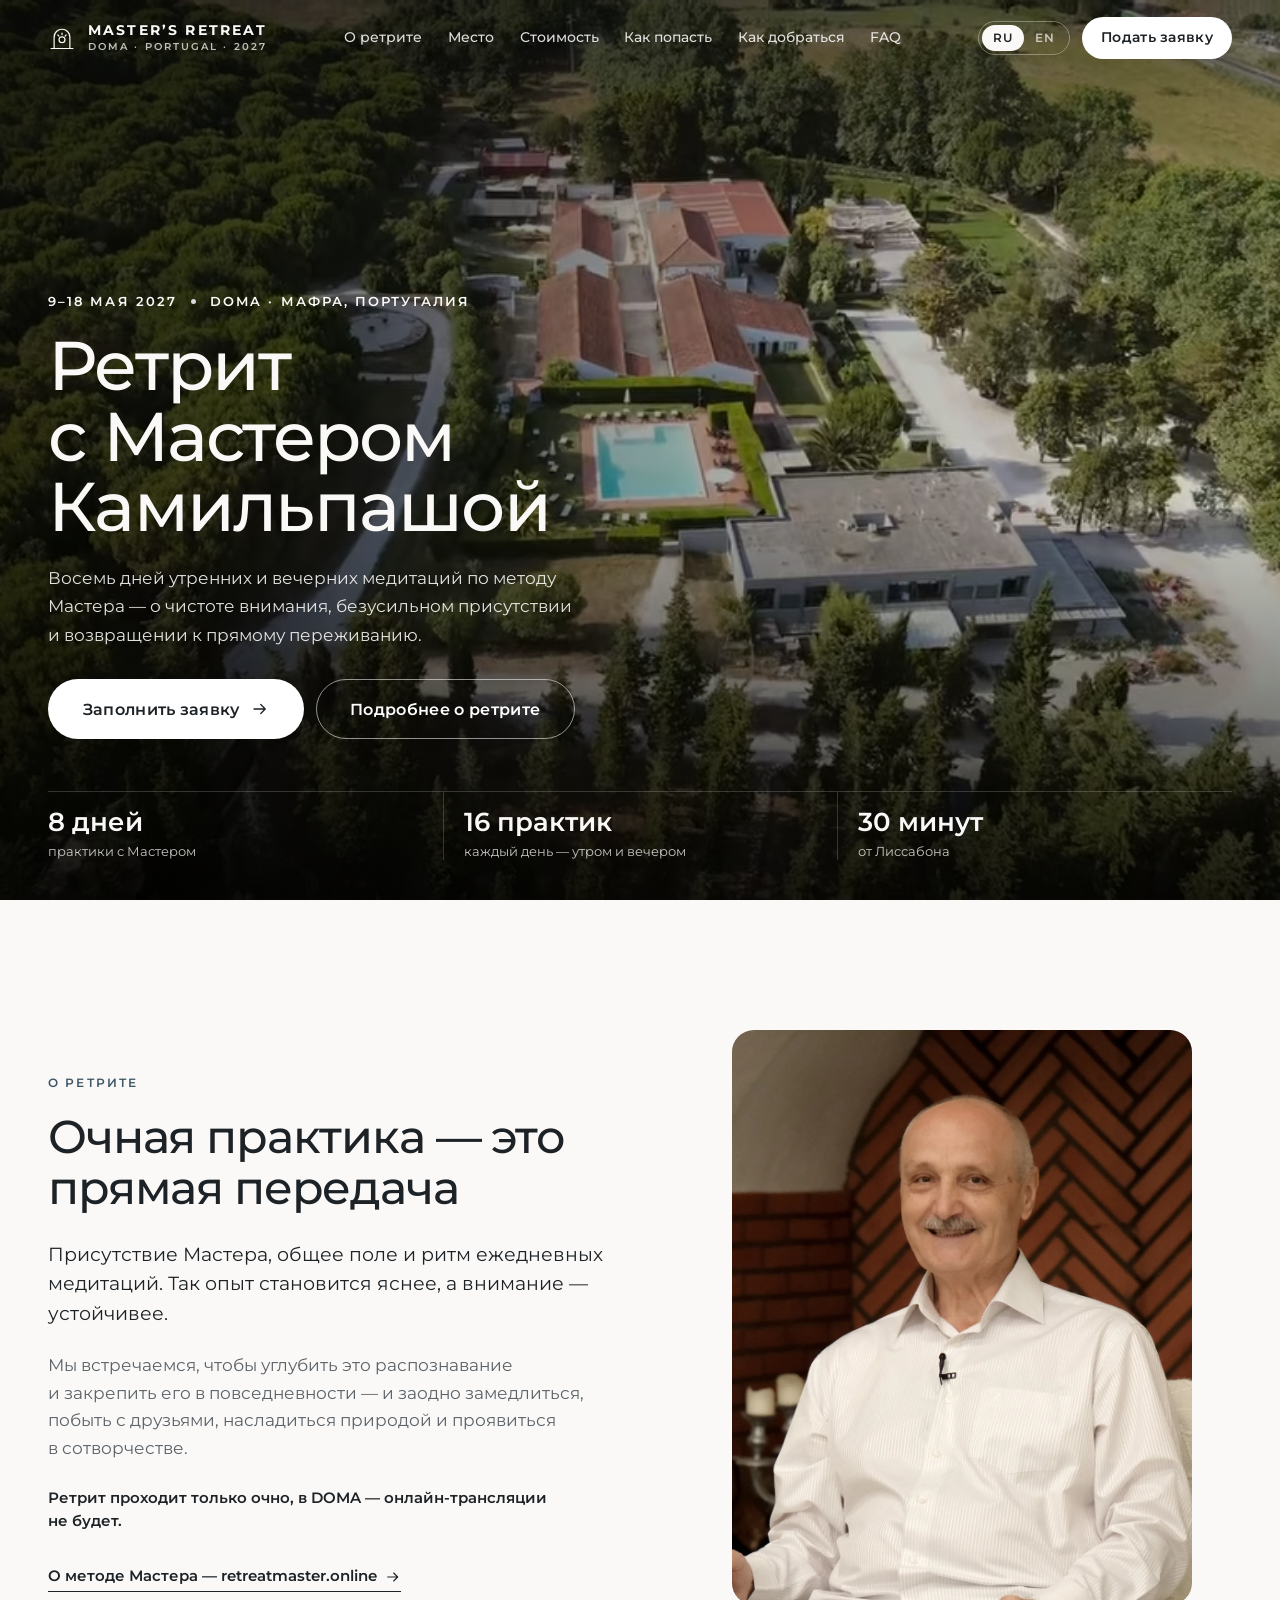
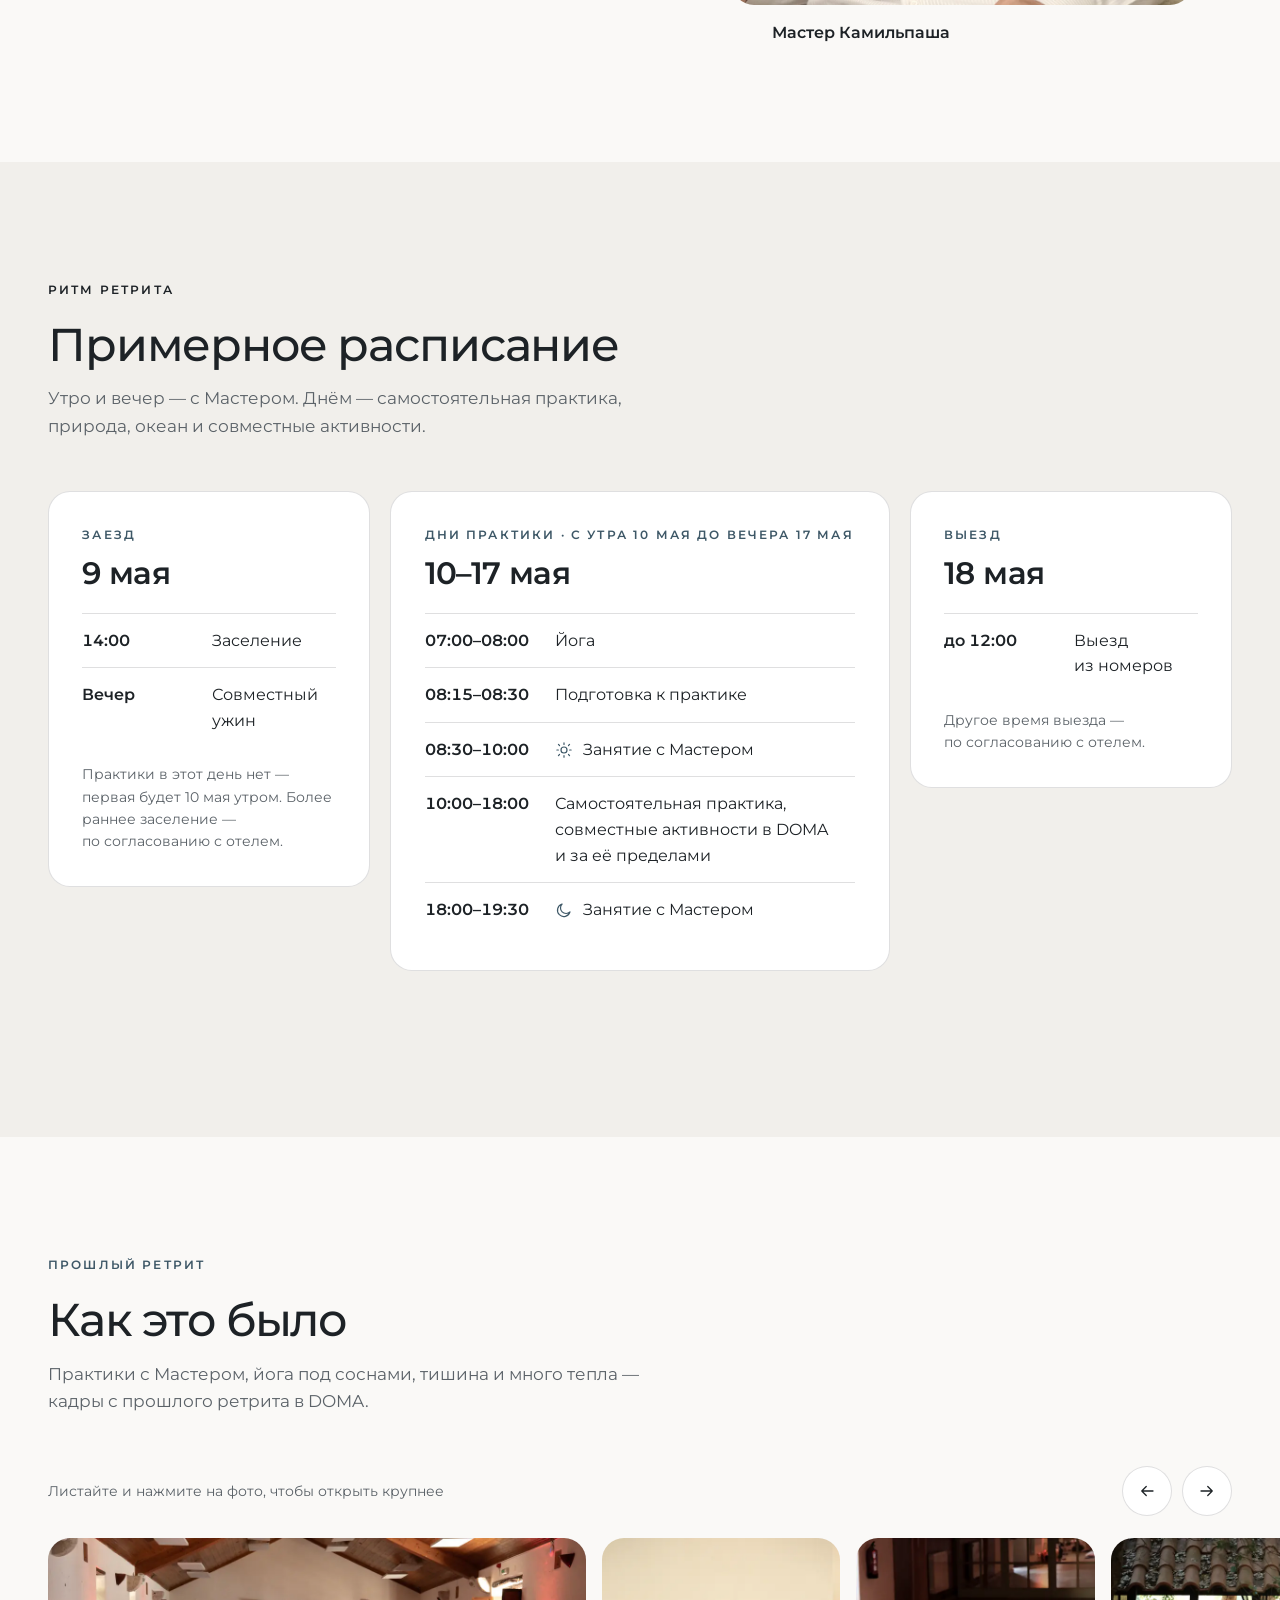
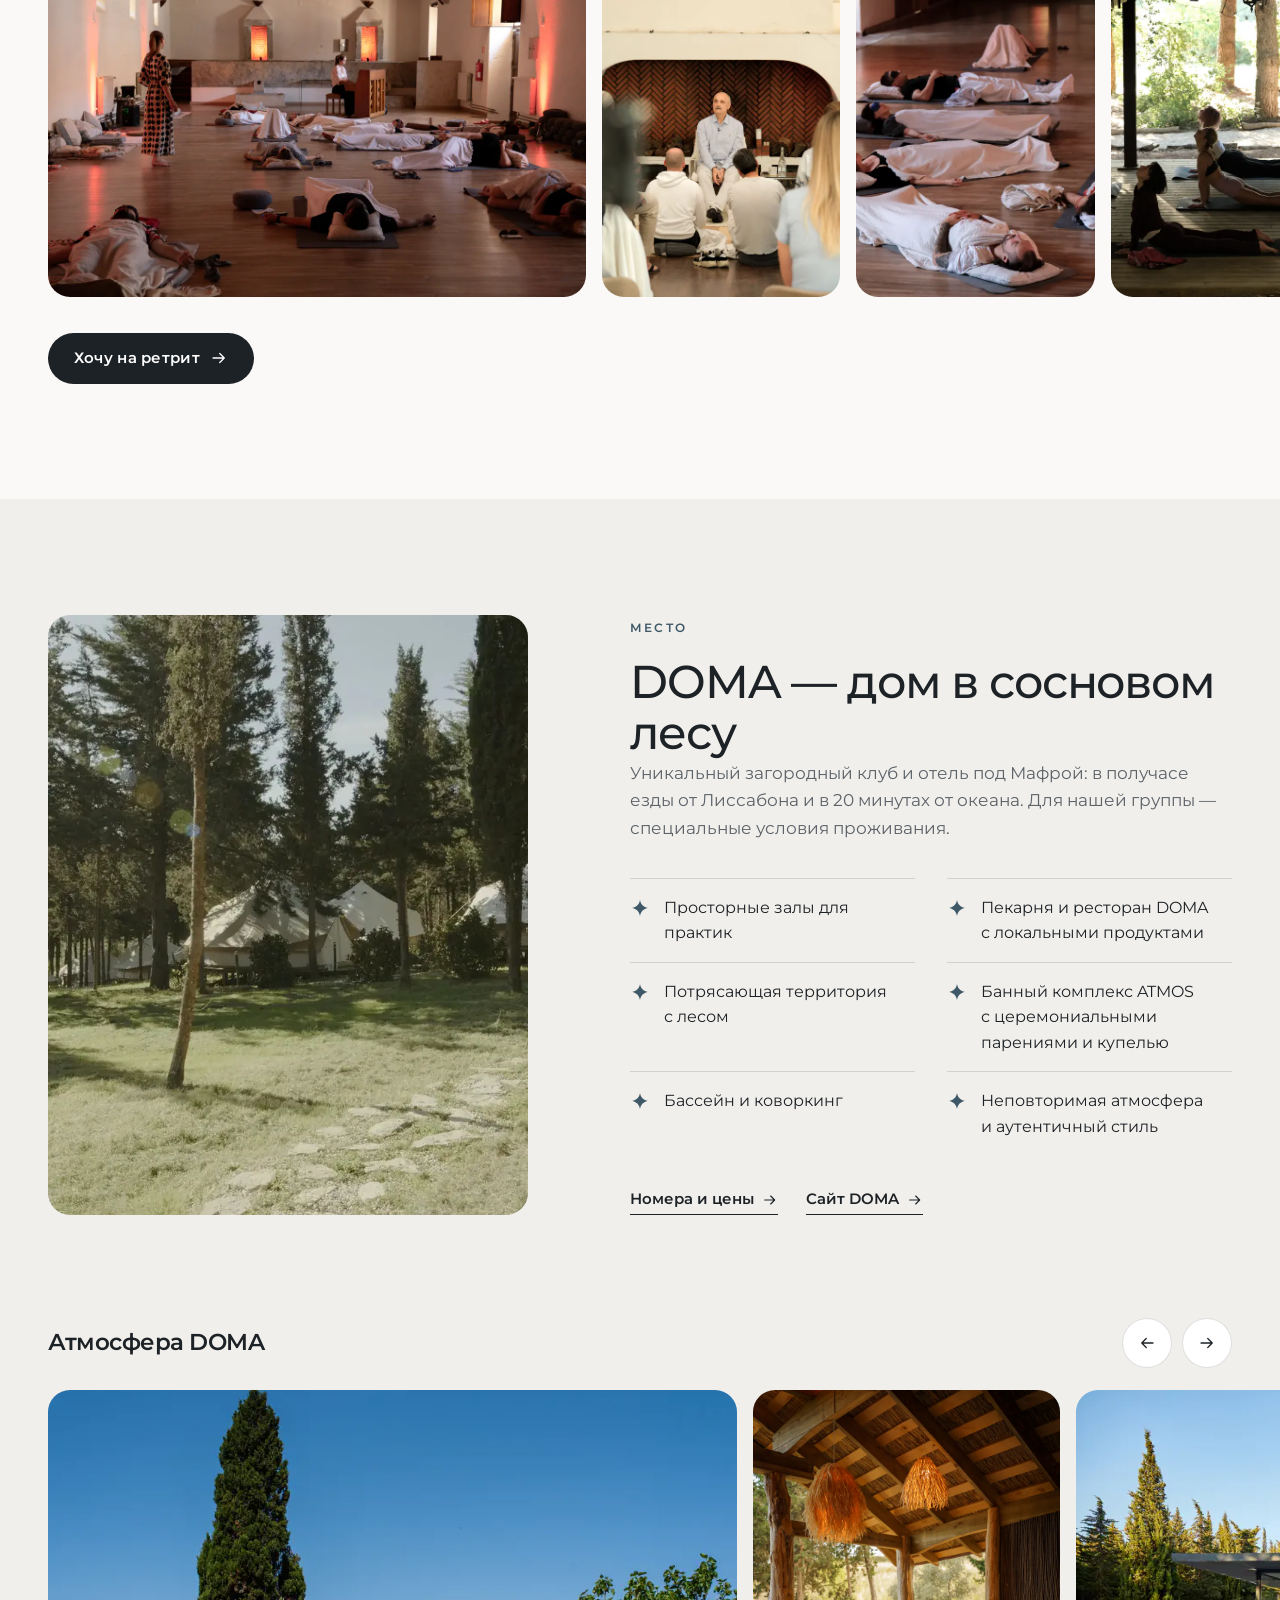
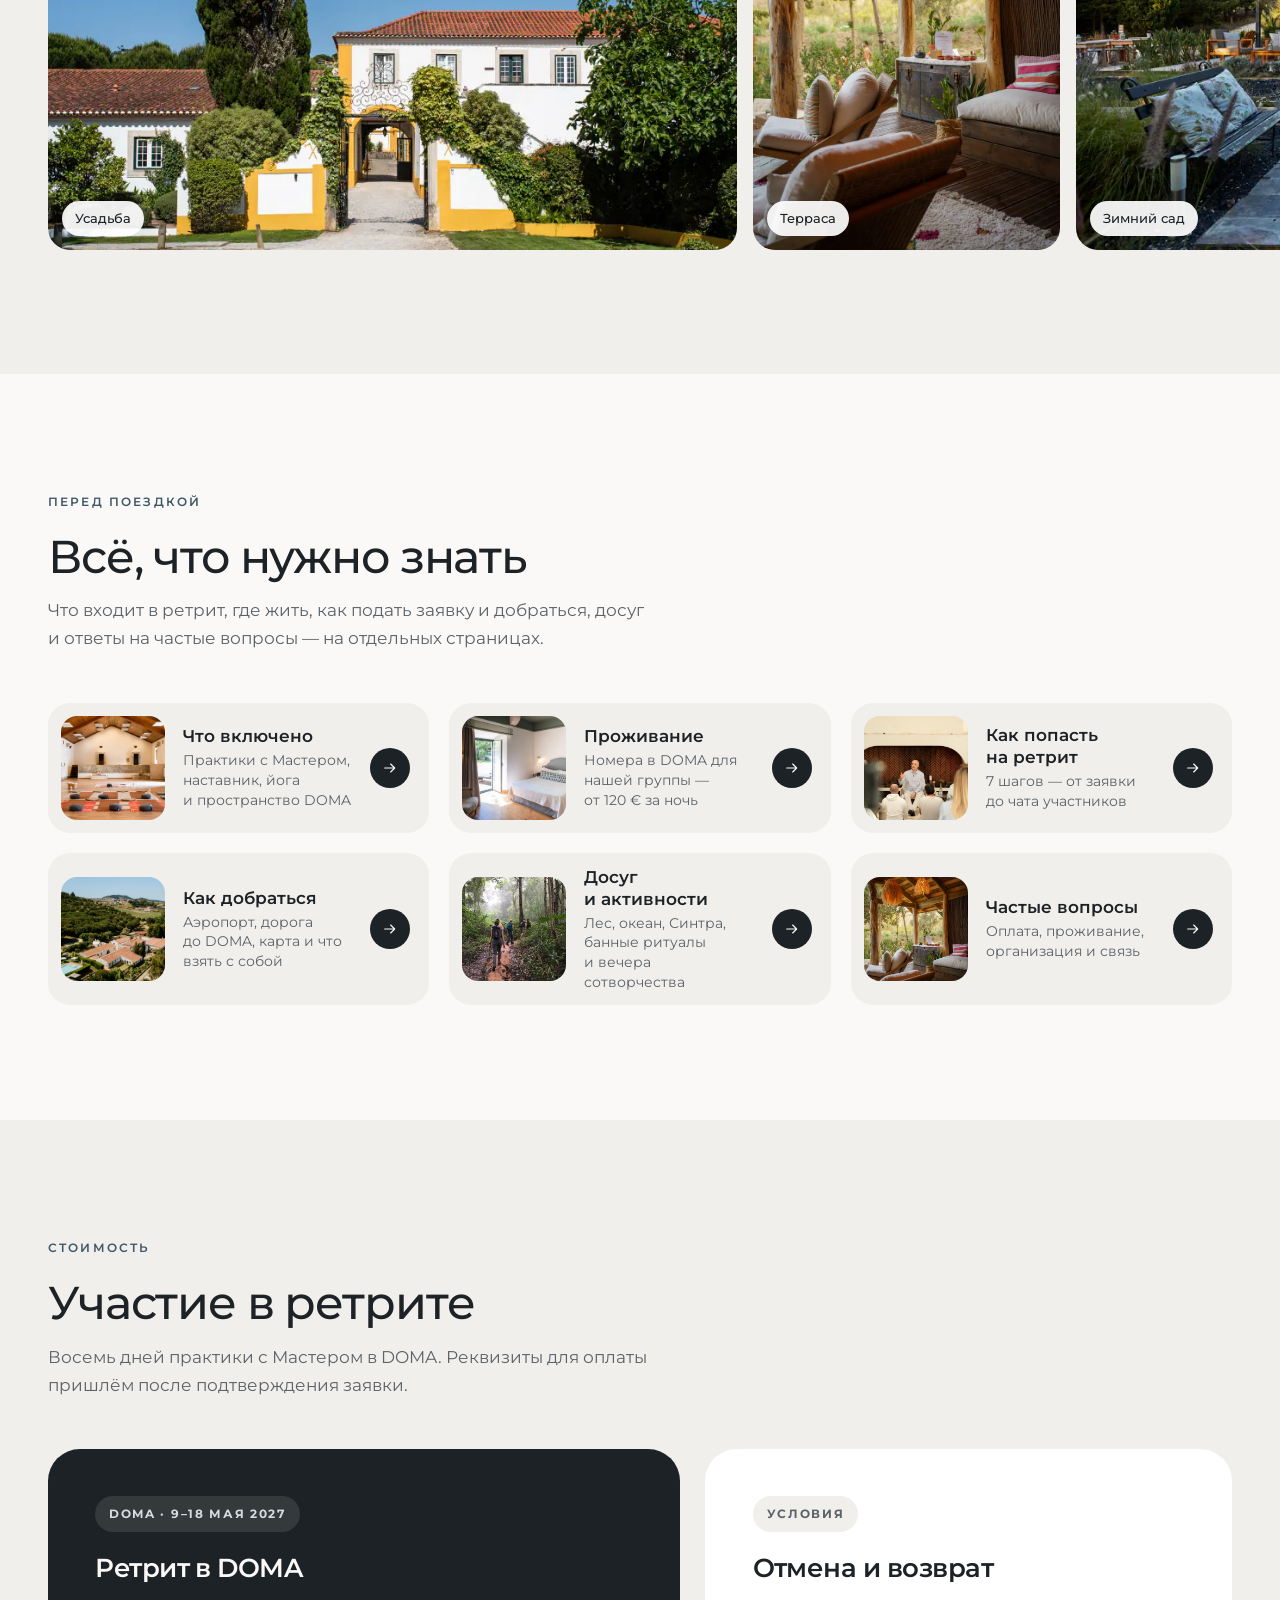
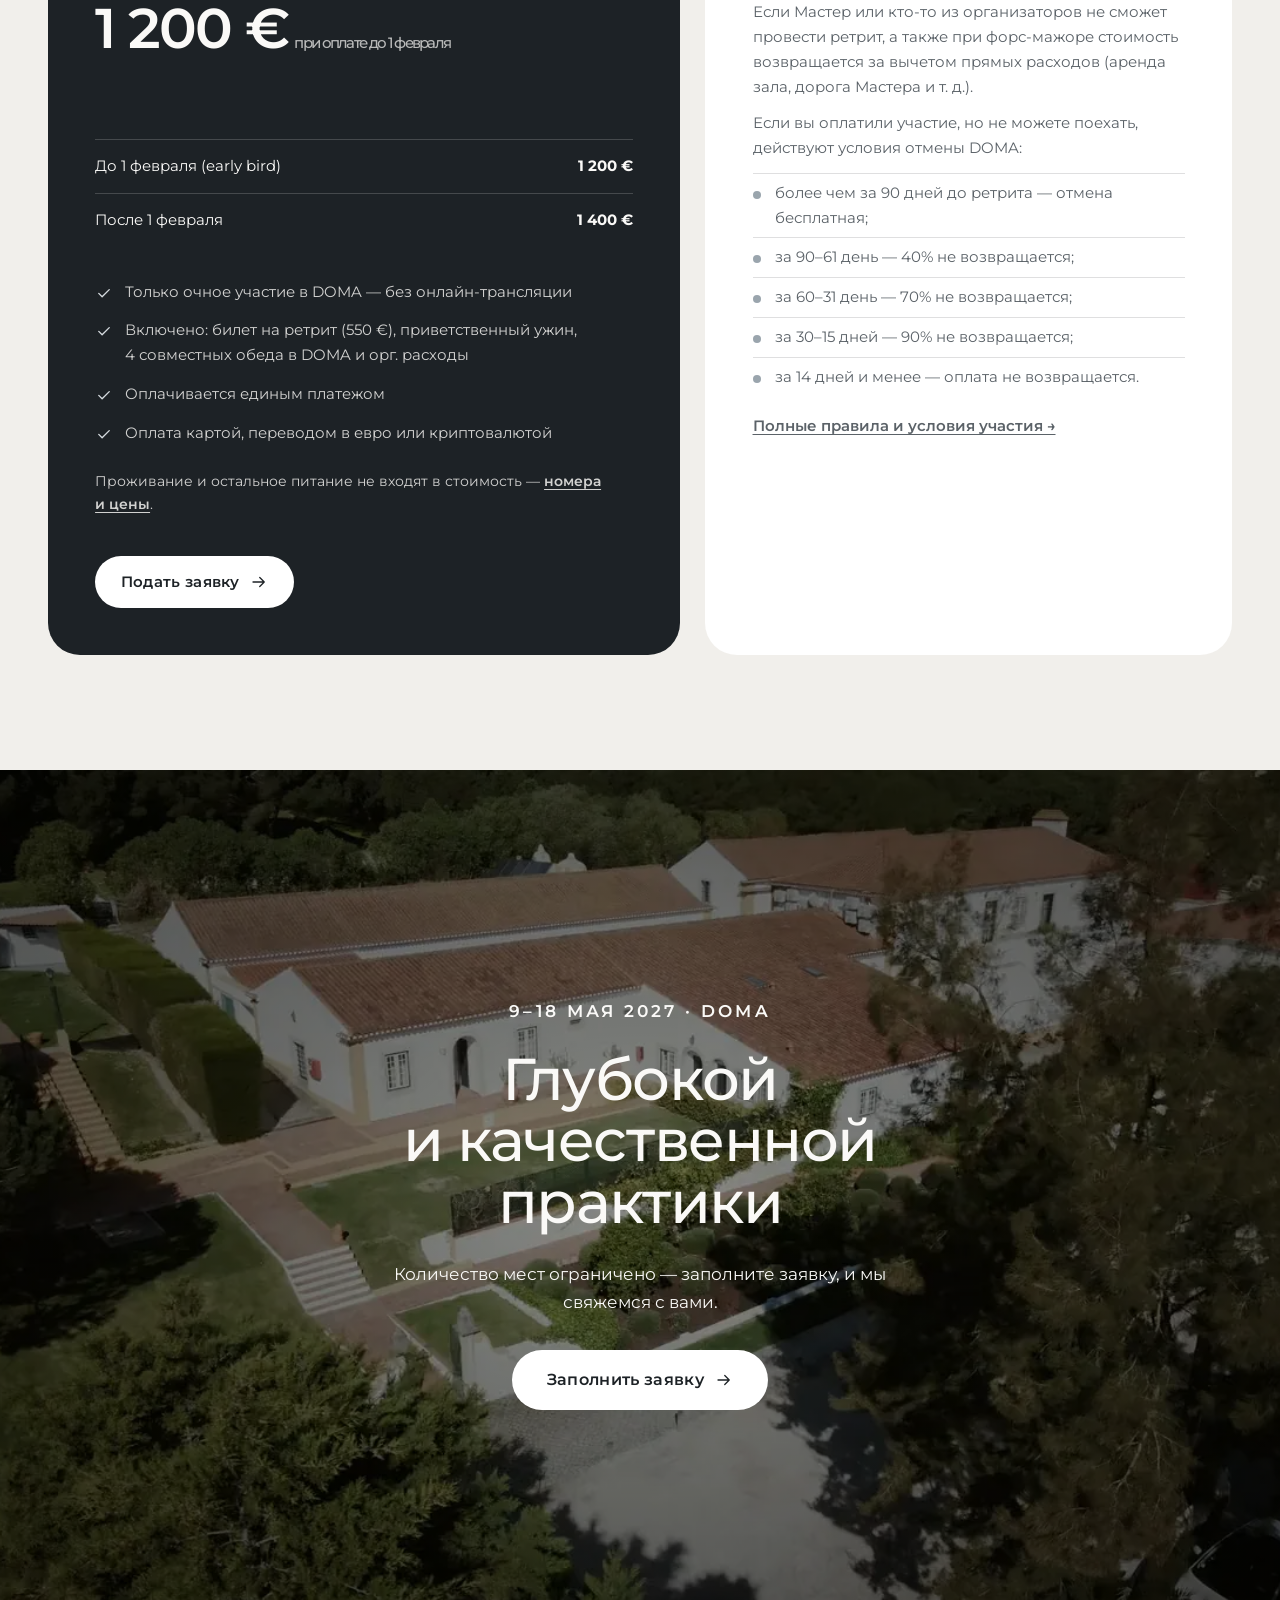
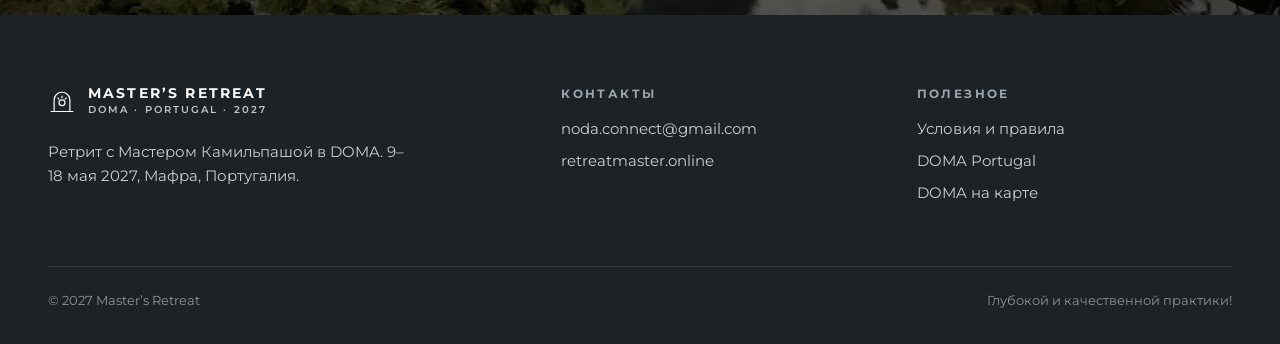
==== index.html @ bd06f221 "Pricing: single payment 1200/1400 €, includes ticket, welcome dinner, 4 lunches and org costs Co-Aut" ====
<!doctype html>
<html lang="ru" data-lang="ru">
<head>
  <meta charset="utf-8">
  <meta name="viewport" content="width=device-width, initial-scale=1, viewport-fit=cover">
  <title>Ретрит с Мастером Камильпашой в DOMA · 9–18 мая 2027 · Португалия</title>
  <meta name="description" content="Восемь дней утренних и вечерних медитаций с Мастером Камильпашой в DOMA — сосновый лес в 30 минутах от Лиссабона и в 20 минутах от океана. 9–18 мая 2027.">
  <meta name="theme-color" content="#1d2226">

  <meta property="og:type" content="website">
  <meta property="og:title" content="Ретрит с Мастером Камильпашой в DOMA · 9–18 мая 2027">
  <meta property="og:description" content="Восемь дней медитаций с Мастером в DOMA — под Лиссабоном, среди соснового леса, в 20 минутах от океана.">
  <meta property="og:image" content="https://timurumarov1984-afk.github.io/doma-retreat-2027/assets/img/og.jpg">
  <meta property="og:url" content="https://timurumarov1984-afk.github.io/doma-retreat-2027/">
  <meta name="twitter:card" content="summary_large_image">

  <link rel="icon" href="data:image/svg+xml,%3Csvg xmlns='http://www.w3.org/2000/svg' viewBox='0 0 32 32'%3E%3Crect width='32' height='32' rx='8' fill='%231d2226'/%3E%3Cpath d='M9 26V15a7 7 0 0 1 14 0v11' fill='none' stroke='%23f7f2ea' stroke-width='2'/%3E%3Ccircle cx='16' cy='17' r='3' fill='%23f7f2ea'/%3E%3C/svg%3E">

  <link rel="preconnect" href="https://fonts.googleapis.com">
  <link rel="preconnect" href="https://fonts.gstatic.com" crossorigin>
  <link href="https://fonts.googleapis.com/css2?family=Montserrat:ital,wght@0,300;0,400;0,500;0,600;0,700;1,300;1,400&display=swap" rel="stylesheet">

  <script type="application/ld+json">
  {
    "@context": "https://schema.org",
    "@type": "Event",
    "name": "Ретрит с Мастером Камильпашой в DOMA",
    "alternateName": "Retreat with Master Kamilpasha at DOMA",
    "description": "Восемь дней утренних и вечерних медитаций с Мастером Камильпашой в DOMA, Мафра, Португалия.",
    "startDate": "2027-05-09T14:00+01:00",
    "endDate": "2027-05-18T12:00+01:00",
    "eventStatus": "https://schema.org/EventScheduled",
    "eventAttendanceMode": "https://schema.org/OfflineEventAttendanceMode",
    "inLanguage": ["ru", "en"],
    "image": ["https://timurumarov1984-afk.github.io/doma-retreat-2027/assets/img/og.jpg"],
    "location": {
        "@type": "Place",
        "name": "DOMA Portugal",
        "address": {
          "@type": "PostalAddress",
          "streetAddress": "E.N. 8",
          "postalCode": "2665-006",
          "addressLocality": "Mafra",
          "addressCountry": "PT"
        },
        "geo": { "@type": "GeoCoordinates", "latitude": 38.987736, "longitude": -9.2760824 }
    },
    "offers": [
      { "@type": "Offer", "name": "Ретрит в DOMA", "price": "1200", "priceCurrency": "EUR", "availability": "https://schema.org/LimitedAvailability", "url": "https://docs.google.com/forms/d/e/1FAIpQLScufP0JZy3R-6JEgpHcbot98bKMqCGhywQrjM5NU0Y8SmFUuQ/viewform" }
    ],
    "performer": { "@type": "Person", "name": "Мастер Камильпаша" },
    "organizer": { "@type": "Organization", "name": "Master’s Retreat", "email": "noda.connect@gmail.com", "url": "https://www.retreatmaster.online" }
  }
  </script>

  <link rel="preload" as="image" href="assets/video/hero-poster.webp" media="(min-aspect-ratio: 4/5)" fetchpriority="high">
  <link rel="preload" as="image" href="assets/video/hero-poster-m.webp" media="(max-aspect-ratio: 4/5)" fetchpriority="high">
  <link rel="stylesheet" href="assets/css/styles.css">
  <link rel="stylesheet" href="assets/css/theme-portugal.css">

  <!-- Pick the language before first paint: ?lang=en → saved choice → Russian -->
  <script>
    (function () {
      var d = document.documentElement, l = null;
      d.classList.add('js');
      try { l = new URLSearchParams(location.search).get('lang') || localStorage.getItem('lang'); } catch (e) {}
      if (l === 'en' || l === 'ru') { d.setAttribute('data-lang', l); d.setAttribute('lang', l); }
    })();
  </script>
</head>

<body>
  <!-- ======================================================================
       Ссылки, которые встречаются много раз (менять через «Найти и заменить»):
       Анкета: apply.html (своя страница, ответы уходят в Google-форму — см. assets/js/apply.js)
       Правила:      terms.html
       Тексты: <span lang="ru">…</span> — русская версия, <span lang="en">…</span> — английская.
       ====================================================================== -->

  <svg class="icon-sprite" xmlns="http://www.w3.org/2000/svg" aria-hidden="true">
    <symbol id="i-logo" viewBox="0 0 32 32" fill="none" stroke="currentColor" stroke-width="1.4" stroke-linecap="round">
      <path d="M7 28V15a9 9 0 0 1 18 0v13"/><path d="M3.5 28h25"/><circle cx="16" cy="18" r="3.4"/><path d="M16 10.4v1.8M11.3 12.6l1.2 1.2M20.7 12.6l-1.2 1.2"/>
    </symbol>
    <symbol id="i-arrow" viewBox="0 0 24 24" fill="none" stroke="currentColor" stroke-width="1.7" stroke-linecap="round" stroke-linejoin="round">
      <path d="M4 12h15M13 6l6 6-6 6"/>
    </symbol>
    <symbol id="i-spark" viewBox="0 0 24 24" fill="currentColor">
      <path d="M12 2.5c.7 5 4.5 8.8 9.5 9.5-5 .7-8.8 4.5-9.5 9.5-.7-5-4.5-8.8-9.5-9.5 5-.7 8.8-4.5 9.5-9.5z"/>
    </symbol>
    <symbol id="i-check" viewBox="0 0 24 24" fill="none" stroke="currentColor" stroke-width="1.8" stroke-linecap="round" stroke-linejoin="round">
      <path d="M5 12.5l4.5 4.5L19 7.5"/>
    </symbol>
    <symbol id="i-sun" viewBox="0 0 24 24" fill="none" stroke="currentColor" stroke-width="1.6" stroke-linecap="round">
      <circle cx="12" cy="12" r="4"/><path d="M12 2.5v2M12 19.5v2M4.6 4.6 6 6M18 18l1.4 1.4M2.5 12h2M19.5 12h2M4.6 19.4 6 18M18 6l1.4-1.4"/>
    </symbol>
    <symbol id="i-moon" viewBox="0 0 24 24" fill="none" stroke="currentColor" stroke-width="1.6" stroke-linejoin="round">
      <path d="M20 14.5A8.5 8.5 0 1 1 9.5 4a6.6 6.6 0 0 0 10.5 10.5z"/>
    </symbol>
    <symbol id="i-plane" viewBox="0 0 24 24" fill="none" stroke="currentColor" stroke-width="1.6" stroke-linecap="round" stroke-linejoin="round">
      <path d="M17.8 19.2 16 11l3.5-3.5C21 6 21.5 4 21 3c-1-.5-3 0-4.5 1.5L13 8 4.8 6.2c-.5-.1-.9.1-1.1.5l-.3.5c-.2.5-.1 1 .3 1.3L9 12l-2 3H4l-1 1 3 2 2 3 1-1v-3l3-2 3.5 5.3c.3.4.8.5 1.3.3l.5-.2c.4-.3.6-.7.5-1.2z"/>
    </symbol>
    <symbol id="i-car" viewBox="0 0 24 24" fill="none" stroke="currentColor" stroke-width="1.6" stroke-linecap="round" stroke-linejoin="round">
      <path d="M19 17h2c.6 0 1-.4 1-1v-3c0-.9-.7-1.7-1.5-1.9C18.7 10.6 16 10 16 10s-1.3-1.4-2.2-2.3c-.5-.4-1.1-.7-1.8-.7H5c-.6 0-1.1.4-1.4.9l-1.4 2.9A3.7 3.7 0 0 0 2 12v4c0 .6.4 1 1 1h2"/><circle cx="7" cy="17" r="2"/><path d="M9 17h6"/><circle cx="17" cy="17" r="2"/>
    </symbol>
    <symbol id="i-pin" viewBox="0 0 24 24" fill="none" stroke="currentColor" stroke-width="1.6" stroke-linejoin="round">
      <path d="M12 21s-7-6.2-7-11.5a7 7 0 0 1 14 0C19 14.8 12 21 12 21z"/><circle cx="12" cy="9.5" r="2.5"/>
    </symbol>
    <symbol id="i-weather" viewBox="0 0 24 24" fill="none" stroke="currentColor" stroke-width="1.6" stroke-linecap="round" stroke-linejoin="round">
      <path d="M12 2v2M4.9 4.9l1.4 1.4M20 12h2M19.1 4.9l-1.4 1.4"/><path d="M15.9 13A4 4 0 0 0 8.1 11"/><path d="M13 22H7a5 5 0 1 1 4.9-6H13a3 3 0 0 1 0 6z"/>
    </symbol>
    <symbol id="i-bag" viewBox="0 0 24 24" fill="none" stroke="currentColor" stroke-width="1.6" stroke-linejoin="round">
      <rect x="3.5" y="7" width="17" height="13" rx="2.5"/><path d="M8.5 7V5.5A2.5 2.5 0 0 1 11 3h2a2.5 2.5 0 0 1 2.5 2.5V7"/>
    </symbol>
  </svg>

  <a class="skip-link" href="#main"><span lang="ru">К содержанию</span><span lang="en">Skip to content</span></a>

  <!-- ===================== HEADER ===================== -->
  <header class="header" id="top">
    <div class="container header__inner">
      <a class="brand" href="#top" aria-label="Master's Retreat · DOMA">
        <svg aria-hidden="true"><use href="#i-logo"/></svg>
        <span>
          <span class="brand__name">Master’s Retreat</span>
          <span class="brand__sub">DOMA · Portugal · 2027</span>
        </span>
      </a>

      <nav class="nav" aria-label="Main">
        <a href="#about"><span lang="ru">О ретрите</span><span lang="en">About</span></a>
        <a href="#place"><span lang="ru">Место</span><span lang="en">Venue</span></a>
        <a href="#pricing"><span lang="ru">Стоимость</span><span lang="en">Pricing</span></a>
        <a href="join.html"><span lang="ru">Как попасть</span><span lang="en">How to join</span></a>
        <a href="travel.html"><span lang="ru">Как добраться</span><span lang="en">Getting there</span></a>
        <a href="faq.html">FAQ</a>
      </nav>

      <div class="header__actions">
        <div class="lang" role="group" aria-label="Language">
          <button type="button" data-set-lang="ru" aria-pressed="true">RU</button>
          <button type="button" data-set-lang="en" aria-pressed="false">EN</button>
        </div>
        <a class="btn btn--apply" href="apply.html">
          <span lang="ru">Подать заявку</span><span lang="en">Apply</span>
        </a>
        <button class="burger" type="button" aria-label="Menu" aria-controls="menu" aria-expanded="false"><span></span></button>
      </div>
    </div>
  </header>

  <!-- Mobile menu -->
  <div class="menu" id="menu" aria-hidden="true">
    <div class="menu__top">
      <span class="brand">
        <svg aria-hidden="true"><use href="#i-logo"/></svg>
        <span><span class="brand__name">Master’s Retreat</span><span class="brand__sub">DOMA · Portugal · 2027</span></span>
      </span>
      <button class="menu__close" type="button" aria-label="Close">×</button>
    </div>
    <nav aria-label="Mobile">
      <a href="#about"><span lang="ru">О ретрите</span><span lang="en">About</span></a>
      <a href="included.html"><span lang="ru">Что включено</span><span lang="en">What’s included</span></a>
      <a href="#schedule"><span lang="ru">Расписание</span><span lang="en">Schedule</span></a>
      <a href="#place"><span lang="ru">Место</span><span lang="en">Venue</span></a>
      <a href="stay.html"><span lang="ru">Проживание</span><span lang="en">Accommodation</span></a>
      <a href="#pricing"><span lang="ru">Стоимость</span><span lang="en">Pricing</span></a>
      <a href="join.html"><span lang="ru">Как попасть на&nbsp;ретрит</span><span lang="en">How to join</span></a>
      <a href="travel.html"><span lang="ru">Как добраться</span><span lang="en">Getting there</span></a>
      <a href="activities.html"><span lang="ru">Досуг и&nbsp;активности</span><span lang="en">Leisure &amp; activities</span></a>
      <a href="faq.html"><span lang="ru">Частые вопросы</span><span lang="en">FAQ</span></a>
    </nav>
    <div class="lang" role="group" aria-label="Language">
      <button type="button" data-set-lang="ru" aria-pressed="true">RU</button>
      <button type="button" data-set-lang="en" aria-pressed="false">EN</button>
    </div>
    <a class="btn btn--lg btn--light" href="apply.html">
      <span lang="ru">Заполнить заявку</span><span lang="en">Fill in the application</span>
      <svg aria-hidden="true"><use href="#i-arrow"/></svg>
    </a>
  </div>

  <main id="main">

    <!-- ===================== HERO ===================== -->
    <section class="hero" aria-label="Retreat">
      <!-- ВИДЕОРЯД первого экрана: 1) общий план с дрона, 2–4) видео с ретрита. Файлы — assets/video/hero.mp4 (компьютер) и hero-mobile.mp4 (телефон) -->
      <div class="hero__media" style="--lqip-d:url([data-uri]);--lqip-m:url([data-uri])">
        <picture class="hero__poster">
          <source media="(max-aspect-ratio: 4/5)" srcset="assets/video/hero-poster-m.webp">
          <img src="assets/video/hero-poster.webp" width="1280" height="720" alt="" fetchpriority="high">
        </picture>
        <video autoplay muted loop playsinline preload="auto" data-autoplay>
          <source src="assets/video/hero-mobile.mp4" type="video/mp4" media="(max-aspect-ratio: 4/5)">
          <source src="assets/video/hero.mp4" type="video/mp4">
        </video>
      </div>

      <div class="container hero__content">
        <div class="hero__headline">
          <div class="hero__top reveal">
            <p class="hero__eyebrow">
              <span lang="ru">9–18 мая 2027</span><span lang="en">9–18 May 2027</span>
              <span class="dot" aria-hidden="true"></span>
              <span lang="ru">DOMA · Мафра, Португалия</span><span lang="en">DOMA · Mafra, Portugal</span>
            </p>
          </div>

          <h1 class="reveal" data-delay="1">
            <span lang="ru">Ретрит с&nbsp;Мастером <em>Камильпашой</em></span>
            <span lang="en">Retreat with Master <em>Kamilpasha</em></span>
          </h1>

          <p class="hero__lead reveal" data-delay="2">
            <span lang="ru">Восемь дней утренних и&nbsp;вечерних медитаций по&nbsp;методу Мастера — о&nbsp;чистоте внимания, безусильном присутствии и&nbsp;возвращении к&nbsp;прямому переживанию.</span>
            <span lang="en">Eight days of morning and evening meditation in the Master’s method — on clarity of attention, effortless presence and a return to direct experience.</span>
          </p>
        </div>

        <div class="hero__bottom">
          <div class="hero__actions reveal" data-delay="3">
            <a class="btn btn--lg btn--light" href="apply.html">
              <span lang="ru">Заполнить заявку</span><span lang="en">Fill in the application</span>
              <svg aria-hidden="true"><use href="#i-arrow"/></svg>
            </a>
            <a class="btn btn--lg btn--ghost" href="#about">
              <span lang="ru">Подробнее о ретрите</span><span lang="en">Learn more</span>
            </a>
          </div>


          <div class="hero__facts reveal" data-delay="4">
            <div class="fact">
              <b><span lang="ru">8 дней</span><span lang="en">8 days</span></b>
              <span lang="ru">практики с Мастером</span><span lang="en">of practice with the Master</span>
            </div>
            <div class="fact">
              <b><span lang="ru">16 практик</span><span lang="en">16 sessions</span></b>
              <span lang="ru">каждый день — утром и вечером</span><span lang="en">every day, morning and evening</span>
            </div>
            <div class="fact">
              <b><span lang="ru">30 минут</span><span lang="en">30 min</span></b>
              <span lang="ru">от Лиссабона</span><span lang="en">from Lisbon</span>
            </div>
          </div>
        </div>
      </div>
    </section>

    <!-- ===================== ABOUT ===================== -->
    <section class="section about" id="about">
      <div class="container about__grid">
        <div class="about__text">
          <p class="kicker reveal"><span lang="ru">О ретрите</span><span lang="en">About the retreat</span></p>
          <h2 class="h2 reveal" data-delay="1">
            <span lang="ru">Очная практика — это <em>прямая передача</em></span>
            <span lang="en">In-person practice is <em>direct transmission</em></span>
          </h2>

          <p class="about__quote reveal" data-delay="2">
            <span lang="ru">Присутствие Мастера, общее поле и&nbsp;ритм ежедневных медитаций. Так опыт становится яснее, а&nbsp;внимание — устойчивее.</span>
            <span lang="en">The Master’s presence, the shared field and the rhythm of daily meditation. This is how experience becomes clearer and attention steadier.</span>
          </p>

          <p class="lead reveal" data-delay="2">
            <span lang="ru">Мы встречаемся, чтобы углубить это распознавание и&nbsp;закрепить его в&nbsp;повседневности — и&nbsp;заодно замедлиться, побыть с&nbsp;друзьями, насладиться природой и&nbsp;проявиться в&nbsp;сотворчестве.</span>
            <span lang="en">We gather to deepen this recognition and anchor it in everyday life — and, along the way, to slow down, be with friends, enjoy nature and express ourselves through co-creation.</span>
          </p>

          <p class="live-note reveal" data-delay="3">
            <span lang="ru">Ретрит проходит только очно, в&nbsp;DOMA — <span class="nw">онлайн-трансляции</span> не&nbsp;будет.</span>
            <span lang="en">The retreat is held in person only, at DOMA — there will be no online broadcast.</span>
          </p>

          <p class="about__link reveal" data-delay="3">
            <a class="link-arrow" href="https://www.retreatmaster.online" target="_blank" rel="noopener">
              <span lang="ru">О методе Мастера — retreatmaster.online</span><span lang="en">About the Master’s method — retreatmaster.online</span>
              <svg aria-hidden="true"><use href="#i-arrow"/></svg>
            </a>
          </p>
        </div>

        <div class="about__media reveal" data-delay="1">
          <figure class="about__main arch">
            <img src="assets/img/master-portrait.webp" srcset="assets/img/master-portrait-1000.webp 1000w, assets/img/master-portrait.webp 1500w" sizes="(max-width: 600px) 92vw, 460px" width="1500" height="2000" loading="lazy" alt="Мастер Камильпаша на ретрите в DOMA" data-alt-en="Master Kamilpasha at the retreat in DOMA">
          </figure>
          <p class="about__caption">
            <b><span lang="ru">Мастер Камильпаша</span><span lang="en">Master Kamilpasha</span></b>
          </p>
        </div>
      </div>
    </section>

    <!-- ===================== SCHEDULE ===================== -->
    <section class="section schedule" id="schedule">
      <div class="container">
        <div class="section-head">
          <div>
            <p class="kicker reveal"><span lang="ru">Ритм ретрита</span><span lang="en">The rhythm</span></p>
            <h2 class="h2 reveal" data-delay="1">
              <span lang="ru">Примерное <em>расписание</em></span>
              <span lang="en">Sample <em>schedule</em></span>
            </h2>
          </div>
          <p class="lead reveal" data-delay="2">
            <span lang="ru">Утро и&nbsp;вечер — с&nbsp;Мастером. Днём — самостоятельная практика, природа, океан и&nbsp;совместные активности.</span>
            <span lang="en">Mornings and evenings with the Master. Daytime for personal practice, nature, the ocean and shared activities.</span>
          </p>
        </div>

        <div class="days">
          <article class="day reveal">
            <p class="day__label"><span lang="ru">Заезд</span><span lang="en">Arrival</span></p>
            <h3 class="day__date"><span lang="ru">9 мая</span><span lang="en">9 May</span></h3>
            <ul class="timeline">
              <li><time>14:00</time><span><span lang="ru">Заселение</span><span lang="en">Check-in</span></span></li>
              <li><time><span lang="ru">Вечер</span><span lang="en">Evening</span></time><span><span lang="ru">Совместный ужин</span><span lang="en">Welcome dinner</span></span></li>
            </ul>
            <p class="day__note"><span lang="ru">Практики в&nbsp;этот день нет — первая будет 10&nbsp;мая утром. Более раннее заселение — по&nbsp;согласованию с&nbsp;отелем.</span><span lang="en">No session on this day — the first one is on the morning of 10&nbsp;May. Earlier check-in on request with the hotel.</span></p>
          </article>

          <article class="day day--main reveal" data-delay="1">
            <p class="day__label"><span lang="ru">Дни практики · с&nbsp;утра 10&nbsp;мая до&nbsp;вечера 17&nbsp;мая</span><span lang="en">Practice days · from the morning of 10&nbsp;May to the evening of 17&nbsp;May</span></p>
            <h3 class="day__date"><span lang="ru">10–17 мая</span><span lang="en">10–17 May</span></h3>
            <ul class="timeline">
              <li><time>07:00–08:00</time><span><span lang="ru">Йога</span><span lang="en">Yoga</span></span></li>
              <li><time>08:15–08:30</time><span><span lang="ru">Подготовка к&nbsp;практике</span><span lang="en">Preparing for practice</span></span></li>
              <li><time>08:30–10:00</time><span class="hl"><svg aria-hidden="true"><use href="#i-sun"/></svg><span><span lang="ru">Занятие с&nbsp;Мастером</span><span lang="en">Session with the Master</span></span></span></li>
              <li><time>10:00–18:00</time><span><span lang="ru">Самостоятельная практика, совместные активности в&nbsp;DOMA и&nbsp;за&nbsp;её пределами</span><span lang="en">Personal practice and shared activities at DOMA and beyond</span></span></li>
              <li><time>18:00–19:30</time><span class="hl"><svg aria-hidden="true"><use href="#i-moon"/></svg><span><span lang="ru">Занятие с&nbsp;Мастером</span><span lang="en">Session with the Master</span></span></span></li>
            </ul>
          </article>

          <article class="day reveal" data-delay="2">
            <p class="day__label"><span lang="ru">Выезд</span><span lang="en">Departure</span></p>
            <h3 class="day__date"><span lang="ru">18 мая</span><span lang="en">18 May</span></h3>
            <ul class="timeline">
              <li><time><span lang="ru">до 12:00</span><span lang="en">by 12:00</span></time><span><span lang="ru">Выезд из&nbsp;номеров</span><span lang="en">Check-out</span></span></li>
            </ul>
            <p class="day__note"><span lang="ru">Другое время выезда — по&nbsp;согласованию с&nbsp;отелем.</span><span lang="en">A different check-out time can be arranged with the hotel.</span></p>
          </article>
        </div>

        <p class="note reveal"><span lang="ru">Точное расписание может быть скорректировано.</span><span lang="en">The exact schedule may change.</span></p>
      </div>
    </section>

    <!-- ===================== MEMORIES: фото с прошлого ретрита ===================== -->
    <section class="section memories" id="memories">
      <div class="container">
        <div class="section-head">
          <div>
            <p class="kicker reveal"><span lang="ru">Прошлый ретрит</span><span lang="en">Last retreat</span></p>
            <h2 class="h2 reveal" data-delay="1">
              <span lang="ru">Как это <em>было</em></span>
              <span lang="en">How it <em>felt</em></span>
            </h2>
          </div>
          <p class="lead reveal" data-delay="2">
            <span lang="ru">Практики с&nbsp;Мастером, йога под соснами, тишина и&nbsp;много тепла — кадры с&nbsp;прошлого ретрита в&nbsp;DOMA.</span>
            <span lang="en">Sessions with the Master, yoga under the pines, silence and a lot of warmth — moments from last year’s retreat at DOMA.</span>
          </p>
        </div>

      </div>
      <div class="gallery gallery--memories">
        <div class="container gallery__bar">
          <p class="gallery__hint"><span lang="ru">Листайте и&nbsp;нажмите на&nbsp;фото, чтобы открыть крупнее</span><span lang="en">Swipe and tap a photo to see it larger</span></p>
          <div class="gallery__nav">
            <button class="round-btn round-btn--prev" type="button" data-scroll="prev" data-target="#memories-track" aria-label="Previous"><svg aria-hidden="true"><use href="#i-arrow"/></svg></button>
            <button class="round-btn" type="button" data-scroll="next" data-target="#memories-track" aria-label="Next"><svg aria-hidden="true"><use href="#i-arrow"/></svg></button>
          </div>
        </div>
        <div class="gallery__track" id="memories-track">
          <button class="gallery__item gallery__item--btn" type="button" data-lightbox data-full="assets/img/retreat/m02-full.webp"><img src="assets/img/retreat/m02.webp" width="1140" height="760" loading="lazy" alt="Практика в зале" data-alt-en="Practice in the hall"></button>
          <button class="gallery__item gallery__item--btn" type="button" data-lightbox data-full="assets/img/retreat/m01-full.webp"><img src="assets/img/retreat/m01.webp" width="506" height="760" loading="lazy" alt="Мастер ведёт практику в зале" data-alt-en="The Master leading a session in the hall"></button>
          <button class="gallery__item gallery__item--btn" type="button" data-lightbox data-full="assets/img/retreat/m03-full.webp"><img src="assets/img/retreat/m03.webp" width="506" height="760" loading="lazy" alt="Шавасана после практики" data-alt-en="Rest after practice"></button>
          <button class="gallery__item gallery__item--btn" type="button" data-lightbox data-full="assets/img/retreat/m04-full.webp"><img src="assets/img/retreat/m04.webp" width="506" height="760" loading="lazy" alt="Йога на террасе" data-alt-en="Yoga on the deck"></button>
          <button class="gallery__item gallery__item--btn" type="button" data-lightbox data-full="assets/img/retreat/m05-full.webp"><img src="assets/img/retreat/m05.webp" width="506" height="760" loading="lazy" alt="Утренний свет на коврике" data-alt-en="Morning light on the mat"></button>
          <button class="gallery__item gallery__item--btn" type="button" data-lightbox data-full="assets/img/retreat/m06-full.webp"><img src="assets/img/retreat/m06.webp" width="506" height="760" loading="lazy" alt="Солнце сквозь сосны" data-alt-en="Sun through the pines"></button>
          <button class="gallery__item gallery__item--btn" type="button" data-lightbox data-full="assets/img/retreat/m07-full.webp"><img src="assets/img/retreat/m07.webp" width="506" height="760" loading="lazy" alt="Объятия" data-alt-en="A hug"></button>
          <button class="gallery__item gallery__item--btn" type="button" data-lightbox data-full="assets/img/retreat/m08-full.webp"><img src="assets/img/retreat/m08.webp" width="506" height="760" loading="lazy" alt="Смех на солнце" data-alt-en="Laughter in the sun"></button>
          <button class="gallery__item gallery__item--btn" type="button" data-lightbox data-full="assets/img/retreat/m09-full.webp"><img src="assets/img/retreat/m09.webp" width="506" height="760" loading="lazy" alt="Улыбка" data-alt-en="A smile"></button>
          <button class="gallery__item gallery__item--btn" type="button" data-lightbox data-full="assets/img/retreat/m10-full.webp"><img src="assets/img/retreat/m10.webp" width="1140" height="760" loading="lazy" alt="Мастер и участник" data-alt-en="The Master with a participant"></button>
          <button class="gallery__item gallery__item--btn" type="button" data-lightbox data-full="assets/img/retreat/m11-full.webp"><img src="assets/img/retreat/m11.webp" width="506" height="760" loading="lazy" alt="Вечер во дворике" data-alt-en="Evening in the courtyard"></button>
          <button class="gallery__item gallery__item--btn" type="button" data-lightbox data-full="assets/img/retreat/m12-full.webp"><img src="assets/img/retreat/m12.webp" width="506" height="760" loading="lazy" alt="На террасе" data-alt-en="On the terrace"></button>
          <button class="gallery__item gallery__item--btn" type="button" data-lightbox data-full="assets/img/retreat/m13-full.webp"><img src="assets/img/retreat/m13.webp" width="506" height="760" loading="lazy" alt="Мастер Камильпаша" data-alt-en="Master Kamilpasha"></button>
          <button class="gallery__item gallery__item--btn" type="button" data-lightbox data-full="assets/img/retreat/m14-full.webp"><img src="assets/img/retreat/m14.webp" width="506" height="760" loading="lazy" alt="Йога под деревьями" data-alt-en="Yoga under the trees"></button>
          <button class="gallery__item gallery__item--btn" type="button" data-lightbox data-full="assets/img/retreat/m15-full.webp"><img src="assets/img/retreat/m15.webp" width="1140" height="760" loading="lazy" alt="Участники ретрита 2026" data-alt-en="Retreat participants, 2026"></button>
        </div>
      </div>
      <div class="container">

        <div class="memories__foot reveal">
          <a class="btn" href="apply.html">
            <span lang="ru">Хочу на&nbsp;ретрит</span><span lang="en">I want to join</span>
            <svg aria-hidden="true"><use href="#i-arrow"/></svg>
          </a>
        </div>
      </div>
    </section>

    <!-- ===================== PLACE ===================== -->
    <section class="section place" id="place">
      <div class="container place__grid">
        <div class="place__media reveal">
          <div class="arch-frame">
            <!-- ВИДЕО в арке: assets/video/arch.mp4 (вертикальное 4:5) -->
            <video autoplay muted loop playsinline preload="none" poster="assets/video/arch-poster.webp" data-autoplay aria-label="DOMA">
              <source src="assets/video/arch.mp4" type="video/mp4">
            </video>
          </div>
        </div>

        <div class="place__text">
          <p class="kicker reveal"><span lang="ru">Место</span><span lang="en">The venue</span></p>
          <h2 class="h2 reveal" data-delay="1">
            <span lang="ru">DOMA — дом <em>в&nbsp;сосновом лесу</em></span>
            <span lang="en">DOMA — a home <em>in a pine forest</em></span>
          </h2>
          <p class="lead reveal" data-delay="2">
            <span lang="ru">Уникальный загородный клуб и&nbsp;отель под Мафрой: в&nbsp;получасе езды от&nbsp;Лиссабона и&nbsp;в&nbsp;20 минутах от&nbsp;океана. Для нашей группы — специальные условия проживания.</span>
            <span lang="en">A unique countryside club and hotel near Mafra — half an hour from Lisbon and 20 minutes from the ocean, with special rates for our group.</span>
          </p>

          <ul class="features reveal" data-delay="3">
            <li><svg aria-hidden="true"><use href="#i-spark"/></svg><span><span lang="ru">Просторные залы для практик</span><span lang="en">Spacious practice halls</span></span></li>
            <li><svg aria-hidden="true"><use href="#i-spark"/></svg><span><span lang="ru">Пекарня и&nbsp;ресторан DOMA с&nbsp;локальными продуктами</span><span lang="en">DOMA bakery and restaurant with local food</span></span></li>
            <li><svg aria-hidden="true"><use href="#i-spark"/></svg><span><span lang="ru">Потрясающая территория с&nbsp;лесом</span><span lang="en">Stunning grounds with a forest</span></span></li>
            <li><svg aria-hidden="true"><use href="#i-spark"/></svg><span><span lang="ru">Банный комплекс ATMOS с&nbsp;церемониальными парениями и&nbsp;купелью</span><span lang="en">ATMOS bathhouse with ceremonial steam rituals and a plunge pool</span></span></li>
            <li><svg aria-hidden="true"><use href="#i-spark"/></svg><span><span lang="ru">Бассейн и&nbsp;коворкинг</span><span lang="en">Pool and coworking</span></span></li>
            <li><svg aria-hidden="true"><use href="#i-spark"/></svg><span><span lang="ru">Неповторимая атмосфера и&nbsp;аутентичный стиль</span><span lang="en">A one-of-a-kind atmosphere and authentic style</span></span></li>
          </ul>

          <p class="place__more reveal">
            <a class="link-arrow" href="stay.html">
              <span lang="ru">Номера и&nbsp;цены</span><span lang="en">Rooms and prices</span>
              <svg aria-hidden="true"><use href="#i-arrow"/></svg>
            </a>
            <a class="link-arrow" href="https://doma.pt/" target="_blank" rel="noopener">
              <span lang="ru">Сайт DOMA</span><span lang="en">DOMA website</span>
              <svg aria-hidden="true"><use href="#i-arrow"/></svg>
            </a>
          </p>
        </div>
      </div>

      <div class="gallery">
        <div class="container gallery__bar">
          <h3 class="gallery__title"><span lang="ru">Атмосфера DOMA</span><span lang="en">The feel of DOMA</span></h3>
          <div class="gallery__nav">
            <button class="round-btn round-btn--prev" type="button" data-scroll="prev" data-target="#gallery-track" aria-label="Previous"><svg aria-hidden="true"><use href="#i-arrow"/></svg></button>
            <button class="round-btn" type="button" data-scroll="next" data-target="#gallery-track" aria-label="Next"><svg aria-hidden="true"><use href="#i-arrow"/></svg></button>
          </div>
        </div>
        <div class="gallery__track" id="gallery-track">
          <figure class="gallery__item"><img src="assets/img/manor.webp" srcset="assets/img/manor-800.webp 800w, assets/img/manor-1200.webp 1200w, assets/img/manor.webp 1800w" sizes="(max-width: 834px) 449px, 779px" width="1800" height="1202" loading="lazy" alt="Усадьба DOMA" data-alt-en="DOMA manor"><figcaption><span lang="ru">Усадьба</span><span lang="en">The manor</span></figcaption></figure>
          <figure class="gallery__item"><img src="assets/img/pergola.webp" srcset="assets/img/pergola-800.webp 800w, assets/img/pergola-1200.webp 1200w, assets/img/pergola.webp 1800w" sizes="(max-width: 834px) 200px, 347px" width="1800" height="2700" loading="lazy" alt="Терраса под навесом" data-alt-en="Shaded terrace"><figcaption><span lang="ru">Терраса</span><span lang="en">Terrace</span></figcaption></figure>
          <figure class="gallery__item"><img src="assets/img/winter-garden.webp" srcset="assets/img/winter-garden-800.webp 800w, assets/img/winter-garden.webp 1400w" sizes="(max-width: 834px) 450px, 779px" width="1400" height="934" loading="lazy" alt="Зимний сад" data-alt-en="Winter garden"><figcaption><span lang="ru">Зимний сад</span><span lang="en">Winter garden</span></figcaption></figure>
          <figure class="gallery__item"><img src="assets/img/forest.webp" width="1000" height="1500" loading="lazy" alt="Сосновый лес" data-alt-en="Pine forest"><figcaption><span lang="ru">Сосновый лес</span><span lang="en">Pine forest</span></figcaption></figure>
          <figure class="gallery__item"><img src="assets/img/bakery.webp" srcset="assets/img/bakery-800.webp 800w, assets/img/bakery.webp 1200w" sizes="(max-width: 834px) 449px, 778px" width="1200" height="802" loading="lazy" alt="Пекарня DOMA" data-alt-en="DOMA bakery"><figcaption><span lang="ru">Пекарня</span><span lang="en">Bakery</span></figcaption></figure>
          <figure class="gallery__item"><img src="assets/img/sign.webp" width="1000" height="1500" loading="lazy" alt="Вход в DOMA" data-alt-en="DOMA entrance"><figcaption><span lang="ru">Вход в DOMA</span><span lang="en">Entrance</span></figcaption></figure>
          <figure class="gallery__item"><img src="assets/img/banya.webp" srcset="assets/img/banya-800.webp 800w, assets/img/banya.webp 1200w" sizes="(max-width: 834px) 449px, 778px" width="1200" height="802" loading="lazy" alt="Баня ATMOS" data-alt-en="ATMOS bathhouse"><figcaption><span lang="ru">Баня ATMOS</span><span lang="en">ATMOS bathhouse</span></figcaption></figure>
          <figure class="gallery__item"><img src="assets/img/aerial.webp" srcset="assets/img/aerial-800.webp 800w, assets/img/aerial-1200.webp 1200w, assets/img/aerial.webp 1997w" sizes="(max-width: 834px) 449px, 778px" width="1997" height="1334" loading="lazy" alt="DOMA с высоты" data-alt-en="DOMA from above"><figcaption><span lang="ru">DOMA с&nbsp;высоты</span><span lang="en">From above</span></figcaption></figure>
          <figure class="gallery__item"><img src="assets/img/sheep.webp" srcset="assets/img/sheep-800.webp 800w, assets/img/sheep.webp 1200w" sizes="(max-width: 834px) 450px, 780px" width="1200" height="800" loading="lazy" alt="Жизнь на природе" data-alt-en="Life in nature"><figcaption><span lang="ru">Природа рядом</span><span lang="en">Nature all around</span></figcaption></figure>
        </div>
      </div>
    </section>

    <!-- ===================== GUIDE: ссылки на отдельные страницы ===================== -->
    <section class="section guide" id="guide">
      <div class="container">
        <div class="section-head">
          <div>
            <p class="kicker reveal"><span lang="ru">Перед поездкой</span><span lang="en">Before you go</span></p>
            <h2 class="h2 reveal" data-delay="1">
              <span lang="ru">Всё, что нужно <em>знать</em></span>
              <span lang="en">Everything you need <em>to know</em></span>
            </h2>
          </div>
          <p class="lead reveal" data-delay="2">
            <span lang="ru">Что входит в&nbsp;ретрит, где жить, как подать заявку и&nbsp;добраться, досуг и&nbsp;ответы на&nbsp;частые вопросы — на&nbsp;отдельных страницах.</span>
            <span lang="en">What’s included, where to stay, how to apply and get there, free time and answers to common questions — each on its own page.</span>
          </p>
        </div>
        <div class="guide-cards">
          <a class="guide-card reveal" href="included.html">
            <span class="guide-card__img"><img src="assets/img/hall-800.webp" width="800" height="535" loading="lazy" alt="" style="object-position:50% 50%"></span>
            <span class="guide-card__body">
              <b><span lang="ru">Что включено</span><span lang="en">What’s included</span></b>
              <span class="guide-card__text"><span lang="ru">Практики с&nbsp;Мастером, наставник, йога и&nbsp;пространство DOMA</span><span lang="en">Sessions with the Master, a mentor, yoga and the spaces of DOMA</span></span>
            </span>
            <span class="guide-card__arrow" aria-hidden="true"><svg><use href="#i-arrow"/></svg></span>
          </a>
          <a class="guide-card reveal" href="stay.html">
            <span class="guide-card__img"><img src="assets/img/room-historic-800.webp" width="800" height="535" loading="lazy" alt="" style="object-position:50% 50%"></span>
            <span class="guide-card__body">
              <b><span lang="ru">Проживание</span><span lang="en">Accommodation</span></b>
              <span class="guide-card__text"><span lang="ru">Номера в&nbsp;DOMA для нашей группы — от&nbsp;120&nbsp;€ за&nbsp;ночь</span><span lang="en">Rooms at DOMA for our group — from €120 a night</span></span>
            </span>
            <span class="guide-card__arrow" aria-hidden="true"><svg><use href="#i-arrow"/></svg></span>
          </a>
          <a class="guide-card reveal" href="join.html">
            <span class="guide-card__img"><img src="assets/img/retreat/02.webp" width="700" height="1050" loading="lazy" alt="" style="object-position:50% 40%"></span>
            <span class="guide-card__body">
              <b><span lang="ru">Как попасть на&nbsp;ретрит</span><span lang="en">How to join</span></b>
              <span class="guide-card__text"><span lang="ru">7 шагов — от&nbsp;заявки до&nbsp;чата участников</span><span lang="en">7 steps — from the application to the participants’ chat</span></span>
            </span>
            <span class="guide-card__arrow" aria-hidden="true"><svg><use href="#i-arrow"/></svg></span>
          </a>
          <a class="guide-card reveal" href="travel.html">
            <span class="guide-card__img"><img src="assets/img/aerial-800.webp" width="800" height="534" loading="lazy" alt="" style="object-position:50% 50%"></span>
            <span class="guide-card__body">
              <b><span lang="ru">Как добраться</span><span lang="en">Getting there</span></b>
              <span class="guide-card__text"><span lang="ru">Аэропорт, дорога до&nbsp;DOMA, карта и&nbsp;что взять с&nbsp;собой</span><span lang="en">Airport, the road to DOMA, map and what to bring</span></span>
            </span>
            <span class="guide-card__arrow" aria-hidden="true"><svg><use href="#i-arrow"/></svg></span>
          </a>
          <a class="guide-card reveal" href="activities.html">
            <span class="guide-card__img"><img src="assets/img/hiking.webp" width="1000" height="750" loading="lazy" alt="" style="object-position:50% 50%"></span>
            <span class="guide-card__body">
              <b><span lang="ru">Досуг и&nbsp;активности</span><span lang="en">Leisure & activities</span></b>
              <span class="guide-card__text"><span lang="ru">Лес, океан, Синтра, банные ритуалы и&nbsp;вечера сотворчества</span><span lang="en">Forest, ocean, Sintra, bath rituals and evenings of co-creation</span></span>
            </span>
            <span class="guide-card__arrow" aria-hidden="true"><svg><use href="#i-arrow"/></svg></span>
          </a>
          <a class="guide-card reveal" href="faq.html">
            <span class="guide-card__img"><img src="assets/img/pergola-800.webp" width="800" height="1200" loading="lazy" alt="" style="object-position:50% 45%"></span>
            <span class="guide-card__body">
              <b><span lang="ru">Частые вопросы</span><span lang="en">FAQ</span></b>
              <span class="guide-card__text"><span lang="ru">Оплата, проживание, организация и&nbsp;связь</span><span lang="en">Payment, accommodation, organisation and contact</span></span>
            </span>
            <span class="guide-card__arrow" aria-hidden="true"><svg><use href="#i-arrow"/></svg></span>
          </a>
        </div>
      </div>
    </section>

    <!-- ===================== PRICING ===================== -->
    <section class="section pricing" id="pricing">
      <div class="container">
        <div class="section-head">
          <div>
            <p class="kicker reveal"><span lang="ru">Стоимость</span><span lang="en">Pricing</span></p>
            <h2 class="h2 reveal" data-delay="1">
              <span lang="ru">Участие <em>в&nbsp;ретрите</em></span>
              <span lang="en">Joining <em>the retreat</em></span>
            </h2>
          </div>
          <p class="lead reveal" data-delay="2">
            <span lang="ru">Восемь дней практики с&nbsp;Мастером в&nbsp;DOMA. Реквизиты для оплаты пришлём после подтверждения заявки.</span>
            <span lang="en">Eight days of practice with the Master at DOMA. Payment details are sent once your application is confirmed.</span>
          </p>
        </div>

        <div class="plans">
          <article class="plan plan--main reveal">
            <span class="plan__tag"><span lang="ru">DOMA · 9–18 мая 2027</span><span lang="en">DOMA · 9–18 May 2027</span></span>
            <h3><span lang="ru">Ретрит в&nbsp;DOMA</span><span lang="en">Retreat at DOMA</span></h3>
            <p class="plan__price">1&nbsp;200&nbsp;€<small><span lang="ru">при оплате до&nbsp;1&nbsp;февраля</span><span lang="en">if paid by 1&nbsp;February</span></small></p>
            <ul class="plan__rows">
              <li><span lang="ru">До&nbsp;1&nbsp;февраля (early bird)</span><span lang="en">By 1&nbsp;February (early bird)</span><b>1 200 €</b></li>
              <li><span lang="ru">После 1&nbsp;февраля</span><span lang="en">After 1&nbsp;February</span><b>1 400 €</b></li>
            </ul>
            <ul class="plan__list">
              <li><svg aria-hidden="true"><use href="#i-check"/></svg><span><span lang="ru">Только очное участие в&nbsp;DOMA — без <span class="nw">онлайн-трансляции</span></span><span lang="en">In person only, at DOMA — no online broadcast</span></span></li>
              <li><svg aria-hidden="true"><use href="#i-check"/></svg><span><span lang="ru">Включено: билет на&nbsp;ретрит (550&nbsp;€), приветственный ужин, 4&nbsp;совместных обеда в&nbsp;DOMA и&nbsp;орг. расходы</span><span lang="en">Includes: the retreat ticket (€550), a welcome dinner, 4&nbsp;shared lunches at DOMA and organisational costs</span></span></li>
              <li><svg aria-hidden="true"><use href="#i-check"/></svg><span><span lang="ru">Оплачивается единым платежом</span><span lang="en">Paid as a single payment</span></span></li>
              <li><svg aria-hidden="true"><use href="#i-check"/></svg><span><span lang="ru">Оплата картой, переводом в&nbsp;евро или криптовалютой</span><span lang="en">Pay by card, transfer in euros or crypto</span></span></li>
            </ul>
            <p class="plan__fine"><span lang="ru">Проживание и&nbsp;остальное питание не&nbsp;входят в&nbsp;стоимость — <a href="stay.html">номера и&nbsp;цены</a>.</span><span lang="en">Accommodation and other meals are not included — <a href="stay.html">rooms and prices</a>.</span></p>
            <div class="plan__spacer"></div>
            <a class="btn btn--light" href="apply.html">
              <span lang="ru">Подать заявку</span><span lang="en">Apply</span>
              <svg aria-hidden="true"><use href="#i-arrow"/></svg>
            </a>
          </article>

          <article class="plan plan--terms reveal" data-delay="1">
            <span class="plan__tag"><span lang="ru">Условия</span><span lang="en">Terms</span></span>
            <h3><span lang="ru">Отмена и&nbsp;возврат</span><span lang="en">Cancellation and refunds</span></h3>
            <div class="plan__terms" lang="ru">
              <p>Если Мастер или кто-то из&nbsp;организаторов не&nbsp;сможет провести ретрит, а&nbsp;также при форс-мажоре стоимость возвращается за&nbsp;вычетом прямых расходов (аренда зала, дорога Мастера и&nbsp;т.&nbsp;д.).</p>
              <p>Если вы оплатили участие, но&nbsp;не&nbsp;можете поехать, действуют условия отмены DOMA:</p>
              <ul>
                <li>более чем за&nbsp;90 дней до&nbsp;ретрита — отмена бесплатная;</li>
                <li>за&nbsp;90–61 день — 40% не&nbsp;возвращается;</li>
                <li>за&nbsp;60–31 день — 70% не&nbsp;возвращается;</li>
                <li>за&nbsp;30–15 дней — 90% не&nbsp;возвращается;</li>
                <li>за&nbsp;14 дней и&nbsp;менее — оплата не&nbsp;возвращается.</li>
              </ul>
              <p class="plan__more"><a href="terms.html">Полные правила и&nbsp;условия участия →</a></p>
            </div>
            <div class="plan__terms" lang="en">
              <p>If the Master or one of the organisers is unable to hold the retreat, or in case of force majeure, the fee is refunded minus direct costs (venue rental, the Master’s travel, etc.).</p>
              <p>If you have paid but can’t come, DOMA’s cancellation terms apply:</p>
              <ul>
                <li>more than 90 days before the retreat — free cancellation;</li>
                <li>90–61 days before — 40% non-refundable;</li>
                <li>60–31 days before — 70% non-refundable;</li>
                <li>30–15 days before — 90% non-refundable;</li>
                <li>14 days or less — no refund.</li>
              </ul>
              <p class="plan__more"><a href="terms.html">Full terms and rules →</a></p>
            </div>
          </article>
        </div>

      </div>
    </section>

    <!-- ===================== FINAL CTA ===================== -->
    <section class="final" id="final">
      <!-- ВИДЕО фона: assets/video/final.mp4 (компьютер), final-mobile.mp4 (телефон) -->
      <video autoplay muted loop playsinline preload="none" poster="assets/video/final-poster.webp" data-autoplay aria-hidden="true">
        <source src="assets/video/final-mobile.mp4" type="video/mp4" media="(max-aspect-ratio: 4/5)">
        <source src="assets/video/final.mp4" type="video/mp4">
      </video>
      <div class="container">
        <p class="kicker reveal"><span lang="ru">9–18 мая 2027 · DOMA</span><span lang="en">9–18 May 2027 · DOMA</span></p>
        <h2 class="reveal" data-delay="1">
          <span lang="ru">Глубокой и&nbsp;качественной <em>практики</em></span>
          <span lang="en">Wishing you a deep and true <em>practice</em></span>
        </h2>
        <p class="reveal" data-delay="2"><span lang="ru">Количество мест ограничено — заполните заявку, и&nbsp;мы свяжемся с&nbsp;вами.</span><span lang="en">Places are limited — fill in the application and we’ll get in touch.</span></p>
        <a class="btn btn--lg btn--light reveal" data-delay="3" href="apply.html">
          <span lang="ru">Заполнить заявку</span><span lang="en">Fill in the application</span>
          <svg aria-hidden="true"><use href="#i-arrow"/></svg>
        </a>
      </div>
    </section>
  </main>

  <!-- ===================== FOOTER ===================== -->
  <footer class="footer">
    <div class="container">
      <div class="footer__grid">
        <div>
          <a class="brand" href="#top">
            <svg aria-hidden="true"><use href="#i-logo"/></svg>
            <span><span class="brand__name">Master’s Retreat</span><span class="brand__sub">DOMA · Portugal · 2027</span></span>
          </a>
          <p class="footer__about">
            <span lang="ru">Ретрит с&nbsp;Мастером Камильпашой в&nbsp;DOMA. 9–18 мая 2027, Мафра, Португалия.</span>
            <span lang="en">Retreat with Master Kamilpasha at DOMA. 9–18 May 2027, Mafra, Portugal.</span>
          </p>
        </div>
        <div>
          <h4><span lang="ru">Контакты</span><span lang="en">Contact</span></h4>
          <ul>
            <li><a href="mailto:noda.connect@gmail.com">noda.connect@gmail.com</a></li>
            <li><a href="https://www.retreatmaster.online" target="_blank" rel="noopener">retreatmaster.online</a></li>
          </ul>
        </div>
        <div>
          <h4><span lang="ru">Полезное</span><span lang="en">Useful</span></h4>
          <ul>
            <li><a href="terms.html"><span lang="ru">Условия и&nbsp;правила</span><span lang="en">Terms and Rules</span></a></li>
            <li><a href="https://doma.pt/" target="_blank" rel="noopener">DOMA Portugal</a></li>
            <li><a href="https://maps.app.goo.gl/SdGt8GnbNmLdWvL58" target="_blank" rel="noopener"><span lang="ru">DOMA на&nbsp;карте</span><span lang="en">DOMA on the map</span></a></li>
          </ul>
        </div>
      </div>
      <div class="footer__bottom">
        <span>© 2027 Master’s Retreat</span>
        <span lang="ru">Глубокой и&nbsp;качественной практики!</span><span lang="en">Deep and true practice to you!</span>
      </div>
    </div>
  </footer>

  <!-- Lightbox for retreat photos -->
  <div class="lightbox" role="dialog" aria-modal="true" aria-label="Photo" aria-hidden="true">
    <img alt="">
    <button class="lightbox__close" type="button" aria-label="Close">×</button>
    <button class="lightbox__prev" type="button" aria-label="Previous"><svg aria-hidden="true"><use href="#i-arrow"/></svg></button>
    <button class="lightbox__next" type="button" aria-label="Next"><svg aria-hidden="true"><use href="#i-arrow"/></svg></button>
    <span class="lightbox__count"></span>
  </div>

  <!-- Mobile sticky CTA -->
  <div class="mcta" aria-hidden="true">
    <div class="mcta__text">
      <b><span lang="ru">9–18 мая</span><span lang="en">9–18 May</span></b>
      <small>DOMA · Portugal</small>
    </div>
    <a class="btn btn--light" href="apply.html" tabindex="-1">
      <span lang="ru">Подать заявку</span><span lang="en">Apply</span>
      <svg aria-hidden="true"><use href="#i-arrow"/></svg>
    </a>
  </div>

  <script src="assets/js/main.js" defer></script>
</body>
</html>
---- assets/css/styles.css ----
/* ==========================================================================
   Master's Retreat · DOMA · 9–17 May 2027
   Palette taken from the DOMA pergola photo: warm wood, terracotta,
   olive, dried grass and linen.
   ========================================================================== */

:root {
  --cream: #f7f2ea;
  --linen: #efe6d8;
  --sand: #e4d6c0;
  --straw: #cfb68e;
  --wood: #a57b52;
  --accent: #7d6036;
  --accent-dark: #634b29;
  --accent-soft: #b89562;
  --peach: #e8dcc6;
  --olive: #6c7351;
  --forest: #2d3226;
  --forest-2: #363c2e;
  --ink: #2a231d;
  --ink-soft: #5e5247;
  --line: rgba(var(--ink-rgb), 0.14);
  --line-light: rgba(var(--cream-rgb), 0.18);

  /* rgb triplets for translucent shades + a few fixed tones — a theme overrides them together with the colours */
  --ink-rgb: 42, 35, 29;
  --ink-soft-rgb: 94, 82, 71;
  --cream-rgb: 247, 242, 234;
  --linen-rgb: 239, 230, 216;
  --peach-rgb: 241, 214, 180;
  --accent-rgb: 125, 96, 54;
  --forest-rgb: 45, 50, 38;
  --shade-rgb: 20, 15, 10;
  --hero-bg: #23261d;
  --hero-panel: #171a13;
  --btn-hover: #1c2018;

  --font-display: "Montserrat", system-ui, -apple-system, "Segoe UI", Roboto, sans-serif;
  --font-body: "Montserrat", system-ui, -apple-system, "Segoe UI", Roboto, sans-serif;

  --container: 1240px;
  --gutter: clamp(20px, 4vw, 48px);
  --section-y: clamp(88px, 11vw, 168px);
  --radius: 22px;
  --radius-lg: 32px;
  --ease: cubic-bezier(0.22, 0.61, 0.36, 1);
  --header-h: 76px;
}

/* ---------- Language switching ---------- */
html[data-lang="ru"] body [lang="en"],
html[data-lang="en"] body [lang="ru"] {
  display: none !important;
}

/* ---------- Base ---------- */
*,
*::before,
*::after { box-sizing: border-box; }

html {
  -webkit-text-size-adjust: 100%;
  scroll-behavior: smooth;
  scroll-padding-top: calc(var(--header-h) + 8px);
}

body {
  margin: 0;
  background: var(--cream);
  color: var(--ink);
  font-family: var(--font-body);
  font-size: clamp(15px, 1vw, 16.5px);
  line-height: 1.65;
  -webkit-font-smoothing: antialiased;
  text-rendering: optimizeLegibility;
  overflow-x: hidden;
}
@supports (overflow: clip) {
  html, body { overflow-x: clip; }
}

img, video, svg { display: block; max-width: 100%; }
a { color: inherit; }
p { margin: 0 0 1em; }
p:last-child { margin-bottom: 0; }
ul, ol { margin: 0; padding: 0; }

h1, h2, h3, h4 {
  margin: 0;
  font-family: var(--font-display);
  font-weight: 600;
  line-height: 1.1;
  letter-spacing: -0.02em;
}

em { font-style: italic; }
h1 em, h2 em, h3 em { font-style: normal; font-weight: 300; }

::selection { background: var(--forest); color: var(--cream); }

:focus-visible {
  outline: 2px solid var(--accent);
  outline-offset: 3px;
  border-radius: 6px;
}

.skip-link {
  position: absolute;
  left: 12px;
  top: -60px;
  z-index: 100;
  padding: 10px 16px;
  border-radius: 999px;
  background: var(--ink);
  color: var(--cream);
  text-decoration: none;
}
.skip-link:focus { top: 12px; }

.visually-hidden {
  position: absolute !important;
  width: 1px; height: 1px;
  overflow: hidden;
  clip: rect(0 0 0 0);
  white-space: nowrap;
}

.icon-sprite { display: none; }

/* Film-grain texture over the whole page (desktop only, cheap) */
@media (hover: hover) and (min-width: 900px) {
  body::after {
    content: "";
    position: fixed;
    inset: 0;
    z-index: 90;
    pointer-events: none;
    opacity: 0.06;
    background-image: url("data:image/svg+xml,%3Csvg xmlns='http://www.w3.org/2000/svg' width='160' height='160'%3E%3Cfilter id='n'%3E%3CfeTurbulence type='fractalNoise' baseFrequency='.85' numOctaves='3' stitchTiles='stitch'/%3E%3CfeColorMatrix values='0 0 0 0 0.16 0 0 0 0 0.13 0 0 0 0 0.1 0 0 0 1 0'/%3E%3C/filter%3E%3Crect width='100%25' height='100%25' filter='url(%23n)'/%3E%3C/svg%3E");
  }
}

.container {
  width: 100%;
  max-width: calc(var(--container) + var(--gutter) * 2);
  margin-inline: auto;
  padding-inline: var(--gutter);
}

.section { padding-block: var(--section-y); position: relative; }

/* ---------- Typography helpers ---------- */
.kicker {
  display: inline-flex;
  align-items: center;
  gap: 12px;
  margin: 0;
  color: var(--accent);
  font: 600 12px/1.2 var(--font-body);
  letter-spacing: 0.2em;
  text-transform: uppercase;
}
.kicker::before {
  content: "";
  width: 28px;
  height: 1px;
  background: currentColor;
}

.h2 {
  margin-top: 18px;
  font-size: clamp(28px, 3.6vw, 52px);
  max-width: 20ch;
}
.h2 em { color: var(--accent); }

.lead {
  color: var(--ink-soft);
  font-size: clamp(17px, 1.35vw, 20px);
  line-height: 1.6;
  max-width: 60ch;
}

.section-head {
  display: grid;
  grid-template-columns: minmax(0, 1fr) minmax(0, 440px);
  align-items: end;
  gap: 28px 64px;
  margin-bottom: clamp(40px, 6vw, 80px);
}

.note {
  margin-top: 28px;
  color: var(--ink-soft);
  font-size: 14px;
}

/* ---------- Buttons ---------- */
.btn {
  --bg: var(--forest);
  --fg: var(--cream);
  --bd: transparent;
  display: inline-flex;
  align-items: center;
  justify-content: center;
  gap: 0.7em;
  padding: 1.05em 1.65em;
  border: 1px solid var(--bd);
  border-radius: 999px;
  background: var(--bg);
  color: var(--fg);
  font: 600 15px/1.1 var(--font-body);
  letter-spacing: 0.02em;
  text-decoration: none;
  white-space: nowrap;
  cursor: pointer;
  transition: transform 0.35s var(--ease), background-color 0.35s var(--ease),
    color 0.35s var(--ease), border-color 0.35s var(--ease);
}
.btn svg { width: 18px; height: 18px; flex: none; transition: transform 0.35s var(--ease); }
.btn:hover { transform: translateY(-2px); background: var(--btn-hover); }
.btn:hover svg { transform: translateX(4px); }

.btn--ghost { --bg: transparent; --bd: rgba(var(--cream-rgb), 0.55); }
.btn--ghost:hover { background: rgba(var(--cream-rgb), 0.14); }

.btn--outline { --bg: transparent; --fg: var(--ink); --bd: rgba(var(--ink-rgb), 0.28); }
.btn--outline:hover { background: var(--ink); color: var(--cream); }

.btn--light { --bg: var(--cream); --fg: var(--ink); }
.btn--light:hover { background: var(--peach); }

.btn--lg { padding: 1.25em 2.1em; font-size: 16px; }
.btn--sm { padding: 0.8em 1.25em; font-size: 14px; }

.link-arrow {
  display: inline-flex;
  align-items: center;
  gap: 8px;
  font-weight: 600;
  text-decoration: none;
  border-bottom: 1px solid currentColor;
  padding-bottom: 2px;
}
.link-arrow svg { width: 16px; height: 16px; transition: transform 0.3s var(--ease); }
.link-arrow:hover svg { transform: translateX(4px); }

/* ---------- Header ---------- */
.header {
  --h-fg: var(--cream);
  --h-contrast: var(--ink);
  position: fixed;
  inset: 0 0 auto;
  z-index: 50;
  height: var(--header-h);
  display: flex;
  align-items: center;
  color: var(--h-fg);
  transition: background-color 0.4s var(--ease), box-shadow 0.4s var(--ease), color 0.4s var(--ease);
}
.header.is-scrolled {
  --h-fg: var(--ink);
  --h-contrast: var(--cream);
  background: rgba(var(--cream-rgb), 0.88);
  -webkit-backdrop-filter: saturate(1.4) blur(14px);
  backdrop-filter: saturate(1.4) blur(14px);
  box-shadow: 0 1px 0 var(--line);
}
.header__inner {
  display: flex;
  align-items: center;
  justify-content: space-between;
  gap: 24px;
}

.brand {
  display: inline-flex;
  align-items: center;
  gap: 12px;
  text-decoration: none;
  line-height: 1;
}
.brand svg { width: 30px; height: 30px; flex: none; }
.brand__name {
  display: block;
  font-size: 13.5px;
  font-weight: 700;
  letter-spacing: 0.16em;
  text-transform: uppercase;
}
.brand__sub {
  display: block;
  margin-top: 5px;
  font-size: 9.5px;
  font-weight: 600;
  letter-spacing: 0.22em;
  text-transform: uppercase;
  opacity: 0.75;
}

.nav { display: flex; gap: clamp(16px, 2vw, 30px); }
.nav a {
  position: relative;
  font-size: 14px;
  font-weight: 500;
  text-decoration: none;
  opacity: 0.88;
}
.nav a::after {
  content: "";
  position: absolute;
  left: 0; right: 0; bottom: -6px;
  height: 1px;
  background: currentColor;
  transform: scaleX(0);
  transform-origin: left;
  transition: transform 0.35s var(--ease);
}
.nav a:hover { opacity: 1; }
.nav a:hover::after { transform: scaleX(1); }

.header__actions { display: flex; align-items: center; gap: 12px; }

.lang {
  display: inline-flex;
  padding: 3px;
  border: 1px solid color-mix(in srgb, var(--h-fg) 35%, transparent);
  border-radius: 999px;
}
.lang button {
  appearance: none;
  border: 0;
  background: transparent;
  color: inherit;
  cursor: pointer;
  padding: 7px 11px;
  border-radius: 999px;
  font: 600 12px/1 var(--font-body);
  letter-spacing: 0.08em;
  opacity: 0.7;
  transition: background-color 0.3s, color 0.3s, opacity 0.3s;
}
.lang button[aria-pressed="true"] {
  background: var(--h-fg);
  color: var(--h-contrast);
  opacity: 1;
}

.header .btn { --bg: var(--h-fg); --fg: var(--h-contrast); padding: 0.85em 1.3em; font-size: 14px; }
.header .btn:hover { background: var(--h-fg); opacity: 0.9; }

.burger {
  display: none;
  width: 44px;
  height: 44px;
  border: 1px solid color-mix(in srgb, var(--h-fg) 35%, transparent);
  border-radius: 50%;
  background: transparent;
  color: inherit;
  cursor: pointer;
  align-items: center;
  justify-content: center;
}
.burger span,
.burger span::before {
  display: block;
  width: 16px;
  height: 1.5px;
  background: currentColor;
  position: relative;
}
.burger span { transform: translateY(-3px); }
.burger span::before { content: ""; position: absolute; top: 6px; }

/* Mobile menu */
.menu {
  position: fixed;
  inset: 0;
  z-index: 70;
  display: flex;
  flex-direction: column;
  padding: 24px var(--gutter) 32px;
  background: var(--forest);
  color: var(--cream);
  opacity: 0;
  visibility: hidden;
  transition: opacity 0.4s var(--ease), visibility 0.4s;
}
.menu.is-open { opacity: 1; visibility: visible; }
.menu__top { display: flex; justify-content: space-between; align-items: center; }
.menu__close {
  width: 44px; height: 44px;
  border-radius: 50%;
  border: 1px solid var(--line-light);
  background: transparent;
  color: inherit;
  font-size: 26px;
  line-height: 1;
  cursor: pointer;
}
.menu nav { display: flex; flex-direction: column; margin: auto 0; }
.menu nav a {
  padding: 6px 0;
  font-size: clamp(24px, 6.5vw, 32px);
  font-weight: 600;
  line-height: 1.3;
  text-decoration: none;
}
.menu .lang { --h-fg: var(--cream); --h-contrast: var(--ink); align-self: flex-start; margin-bottom: 20px; }

/* ---------- Hero ---------- */
.hero {
  position: relative;
  isolation: isolate;
  display: flex;
  align-items: flex-end;
  min-height: 100vh;
  min-height: 100svh;
  overflow: hidden;
  color: var(--cream);
  background: var(--hero-bg);
}
.hero__media { position: absolute; inset: 0; z-index: -2; }
.hero__media video,
.hero__media img {
  width: 100%;
  height: 100%;
  object-fit: cover;
}
.hero::before {
  content: "";
  position: absolute;
  inset: 0;
  z-index: -1;
  /* чёрный градиент поверх всего видео — для читаемости текста */
  background:
    linear-gradient(90deg, rgba(0, 0, 0, 0.62) 0%, rgba(0, 0, 0, 0.42) 40%, rgba(0, 0, 0, 0.22) 75%, rgba(0, 0, 0, 0.16) 100%),
    linear-gradient(180deg, rgba(0, 0, 0, 0.45) 0%, rgba(0, 0, 0, 0) 25%, rgba(0, 0, 0, 0) 55%, rgba(0, 0, 0, 0.75) 100%);
}
.hero__content {
  width: 100%;
  padding-top: calc(var(--header-h) + 28px);
  padding-bottom: clamp(24px, 3.5vw, 40px);
}
.hero__eyebrow {
  display: inline-flex;
  flex-wrap: wrap;
  align-items: center;
  gap: 10px 14px;
  margin: 0;
  font-size: 13px;
  font-weight: 600;
  letter-spacing: 0.16em;
  text-transform: uppercase;
}
.hero__eyebrow .dot { width: 5px; height: 5px; border-radius: 50%; background: var(--peach); }
.hero h1 {
  margin: 18px 0 22px;
  max-width: 13ch;
  font-size: clamp(36px, 5.4vw, 82px);
  line-height: 1.02;
  letter-spacing: -0.025em;
}
.hero h1 em { color: var(--peach); }
.hero__lead {
  max-width: 560px;
  color: rgba(var(--cream-rgb), 0.9);
  font-size: clamp(16px, 1.35vw, 19px);
}
.hero__actions { display: flex; flex-wrap: wrap; gap: 12px; margin-top: 30px; }
.hero__fine {
  margin-top: 16px;
  max-width: 640px;
  font-size: 12.5px;
  line-height: 1.5;
  opacity: 0.72;
}
.hero__fine a { text-underline-offset: 3px; }

.hero__facts {
  display: grid;
  grid-template-columns: repeat(3, minmax(0, 1fr));
  margin-top: clamp(32px, 4vw, 52px);
  border-top: 1px solid var(--line-light);
}
.fact { padding: 16px 20px 0 0; }
.fact + .fact { padding-left: 20px; border-left: 1px solid var(--line-light); }
.fact b {
  display: block;
  font-family: var(--font-display);
  font-size: clamp(20px, 2vw, 28px);
  font-weight: 600;
  line-height: 1.1;
}
.fact > span { display: block; margin-top: 6px; font-size: 13px; opacity: 0.78; line-height: 1.4; }


/* ---------- About ---------- */
.about__grid {
  display: grid;
  grid-template-columns: minmax(0, 1.05fr) minmax(0, 0.95fr);
  gap: clamp(48px, 7vw, 120px);
  align-items: center;
}
.about__quote {
  margin: 32px 0 28px;
  padding-left: 24px;
  border-left: 2px solid var(--accent-soft);
  font-size: clamp(18px, 1.5vw, 21px);
  font-style: italic;
  font-weight: 300;
  line-height: 1.55;
}
.about__text .lead + .lead { margin-top: 18px; }
.about__link { margin-top: 32px; }

.about__media { position: relative; padding-bottom: 70px; }
.arch {
  overflow: hidden;
  border-radius: 999px 999px var(--radius) var(--radius);
}
.about__main { aspect-ratio: 3 / 4; max-width: 460px; margin-left: auto; }
.about__main img { width: 100%; height: 100%; object-fit: cover; object-position: 50% 30%; }
.about__small {
  position: absolute;
  left: 0;
  bottom: 0;
  width: 52%;
  aspect-ratio: 3 / 2;
  overflow: hidden;
  border-radius: var(--radius);
  border: 8px solid var(--cream);
  box-shadow: 0 30px 60px -30px rgba(var(--ink-rgb), 0.45);
}
.about__small img { width: 100%; height: 100%; object-fit: cover; }
.about__caption {
  position: absolute;
  right: 0;
  bottom: 6px;
  max-width: 38%;
  text-align: right;
  font-size: 13px;
  color: var(--ink-soft);
}
.about__caption b { display: block; font-size: 16px; font-weight: 600; color: var(--ink); }

/* ---------- Cards (included) ---------- */
.included { background: var(--linen); }
.cards {
  display: grid;
  grid-template-columns: repeat(6, minmax(0, 1fr));
  gap: clamp(16px, 2vw, 28px);
}
.cards .card { grid-column: span 2; }
.cards .card:nth-child(n + 4) { grid-column: span 3; }
.cards .card:nth-child(n + 4) .card__img { aspect-ratio: 16 / 9; }
.card {
  overflow: hidden;
  border-radius: var(--radius);
  background: var(--cream);
}
.card__img { aspect-ratio: 5 / 4; overflow: hidden; }
.card__img img {
  width: 100%;
  height: 100%;
  object-fit: cover;
  transition: transform 1.2s var(--ease);
}
.card:hover .card__img img { transform: scale(1.05); }
.card__body { padding: 24px 26px 28px; }
.card__num {
  display: block;
  margin-bottom: 10px;
  color: var(--accent);
  font-size: 12px;
  font-weight: 700;
  letter-spacing: 0.16em;
}
.card h3 { margin-bottom: 8px; font-size: clamp(18px, 1.5vw, 21px); }
.card p { margin: 0; color: var(--ink-soft); font-size: 15.5px; }

/* ---------- Schedule ---------- */
.schedule { background: var(--forest); color: var(--cream); overflow: hidden; }
.schedule .kicker { color: var(--straw); }
.schedule .lead { color: rgba(var(--cream-rgb), 0.72); }
.days {
  display: grid;
  grid-template-columns: minmax(0, 1fr) minmax(0, 1.55fr) minmax(0, 1fr);
  gap: 20px;
  align-items: start;
}
.day {
  padding: clamp(24px, 2.6vw, 36px);
  border: 1px solid var(--line-light);
  border-radius: var(--radius);
}
.day--main { background: rgba(var(--cream-rgb), 0.05); }
.day__label {
  color: var(--straw);
  font-size: 12px;
  font-weight: 600;
  letter-spacing: 0.18em;
  text-transform: uppercase;
}
.day__date { margin-top: 10px; font-size: clamp(26px, 2.4vw, 34px); }
.timeline { list-style: none; margin-top: 22px; }
.timeline li {
  display: grid;
  grid-template-columns: 116px minmax(0, 1fr);
  gap: 14px;
  padding: 14px 0;
  border-top: 1px solid var(--line-light);
  font-size: 15.5px;
}
.timeline time { color: var(--peach); font-weight: 600; font-variant-numeric: tabular-nums; }
.timeline .hl { display: flex; align-items: center; gap: 10px; }
.timeline .hl svg { width: 18px; height: 18px; color: var(--peach); flex: none; }
.day__note { margin-top: 16px; font-size: 13.5px; color: rgba(var(--cream-rgb), 0.62); }
.schedule .note { color: rgba(var(--cream-rgb), 0.6); }

/* ---------- Place ---------- */
.place__grid {
  display: grid;
  grid-template-columns: minmax(0, 0.9fr) minmax(0, 1.1fr);
  gap: clamp(48px, 7vw, 120px);
  align-items: center;
}
.place__media { position: relative; }
.arch-frame {
  aspect-ratio: 4 / 5;
  max-width: 480px;
  overflow: hidden;
  border-radius: 999px 999px var(--radius) var(--radius);
  background: var(--sand);
}
.arch-frame video,
.arch-frame img { width: 100%; height: 100%; object-fit: cover; }
.badge {
  position: absolute;
  right: clamp(-10px, 2vw, 40px);
  bottom: 40px;
  width: 132px;
  height: 132px;
  border-radius: 50%;
  background: var(--forest);
  color: var(--cream);
  display: grid;
  place-items: center;
  overflow: hidden;
}
.badge svg.badge__ring { position: absolute; inset: 0; width: 100%; height: 100%; animation: spin 26s linear infinite; }
.badge__ring text { font: 600 10.5px var(--font-body); letter-spacing: 0.24em; fill: currentColor; }
.badge__mark { width: 34px; height: 34px; }
@keyframes spin { to { transform: rotate(360deg); } }

.features { list-style: none; margin-top: 36px; display: grid; grid-template-columns: repeat(2, minmax(0, 1fr)); gap: 0 32px; }
.features li {
  display: flex;
  gap: 14px;
  padding: 16px 0;
  border-top: 1px solid var(--line);
  font-size: 15.5px;
}
.features svg { width: 20px; height: 20px; flex: none; margin-top: 3px; color: var(--accent); }
.place__more { margin-top: 32px; }

.gallery { margin-top: clamp(64px, 8vw, 110px); }
.gallery__bar {
  display: flex;
  justify-content: space-between;
  align-items: center;
  gap: 16px;
  margin-bottom: 22px;
}
.gallery__title { font-size: clamp(20px, 1.8vw, 26px); }
.gallery__nav { display: flex; gap: 10px; }
.round-btn {
  width: 50px;
  height: 50px;
  display: grid;
  place-items: center;
  border-radius: 50%;
  border: 1px solid rgba(var(--ink-rgb), 0.25);
  background: transparent;
  color: var(--ink);
  cursor: pointer;
  transition: background-color 0.3s, color 0.3s;
}
.round-btn svg { width: 18px; height: 18px; }
.round-btn:hover { background: var(--ink); color: var(--cream); }
.round-btn--prev svg { transform: scaleX(-1); }

.gallery__track {
  display: flex;
  gap: 16px;
  overflow-x: auto;
  scroll-snap-type: x mandatory;
  scroll-padding-inline: var(--gutter);
  padding-inline: max(var(--gutter), calc((100vw - var(--container)) / 2));
  padding-bottom: 8px;
  scrollbar-width: none;
}
.gallery__track::-webkit-scrollbar { display: none; }
.gallery__item {
  flex: none;
  position: relative;
  height: clamp(300px, 36vw, 520px);
  margin: 0;
  overflow: hidden;
  border-radius: var(--radius);
  scroll-snap-align: start;
}
.gallery__item img { height: 100%; width: auto; max-width: none; object-fit: cover; }
.gallery__item figcaption {
  position: absolute;
  left: 14px;
  bottom: 14px;
  padding: 7px 13px;
  border-radius: 999px;
  background: rgba(var(--cream-rgb), 0.88);
  font-size: 13px;
  font-weight: 600;
}

/* ---------- Stay ---------- */
.stay { background: var(--linen); }
.rooms {
  display: grid;
  grid-template-columns: repeat(3, minmax(0, 1fr));
  gap: clamp(16px, 2vw, 28px);
}
.room {
  display: flex;
  flex-direction: column;
  overflow: hidden;
  border-radius: var(--radius);
  background: var(--cream);
}
.room__img { aspect-ratio: 4 / 3; overflow: hidden; }
.room__img img { width: 100%; height: 100%; object-fit: cover; transition: transform 1.2s var(--ease); }
.room:hover .room__img img { transform: scale(1.05); }
.room__body {
  display: flex;
  justify-content: space-between;
  align-items: flex-end;
  gap: 16px;
  padding: 22px 26px 26px;
}
.room h3 { font-size: clamp(18px, 1.5vw, 21px); }
.room__type { margin-top: 6px; color: var(--ink-soft); font-size: 14px; }
.room__price { text-align: right; white-space: nowrap; }
.room__price b { display: block; font-size: clamp(24px, 2.2vw, 30px); font-weight: 600; line-height: 1.1; }
.room__price span { font-size: 12.5px; color: var(--ink-soft); }

.stay__info {
  display: grid;
  grid-template-columns: repeat(3, minmax(0, 1fr));
  gap: 0 32px;
  margin-top: clamp(32px, 4vw, 48px);
}
.stay__info > div { padding-top: 20px; border-top: 1px solid var(--line); font-size: 15px; color: var(--ink-soft); }
.stay__info b { display: block; margin-bottom: 6px; color: var(--ink); font-size: 15.5px; }
.stay__cta { margin-top: 36px; display: flex; flex-wrap: wrap; gap: 12px; }

/* ---------- Activities ---------- */
.acts {
  display: grid;
  grid-template-columns: repeat(3, minmax(0, 1fr));
  gap: clamp(16px, 2vw, 24px);
}
.act {
  position: relative;
  isolation: isolate;
  aspect-ratio: 4 / 5;
  overflow: hidden;
  border-radius: var(--radius);
  color: var(--cream);
  background: var(--forest);
}
.act img {
  position: absolute;
  inset: 0;
  z-index: -2;
  width: 100%;
  height: 100%;
  object-fit: cover;
  transition: transform 1.4s var(--ease);
}
.act:hover img { transform: scale(1.06); }
.act::after {
  content: "";
  position: absolute;
  inset: 0;
  z-index: -1;
  background: linear-gradient(180deg, rgba(var(--shade-rgb), 0) 35%, rgba(var(--shade-rgb), 0.86) 100%);
}
.act__body { position: absolute; left: 0; right: 0; bottom: 0; padding: clamp(20px, 2vw, 28px); }
.act h3 { font-size: clamp(18px, 1.5vw, 21px); }
.act p { margin-top: 8px; font-size: 14.5px; line-height: 1.5; opacity: 0.86; }
.act a { text-underline-offset: 3px; }

/* ---------- Co-creation ---------- */
.cocreate { background: var(--sand); }
.cocreate__grid {
  display: grid;
  grid-template-columns: minmax(0, 1fr) minmax(0, 1fr);
  gap: clamp(40px, 7vw, 120px);
  align-items: center;
}
.cocreate__img { aspect-ratio: 4 / 5; max-width: 500px; }
.cocreate__img img { width: 100%; height: 100%; object-fit: cover; }
.cocreate .kicker { color: var(--accent-dark); }
.chips { display: flex; flex-wrap: wrap; gap: 10px; margin-top: 28px; list-style: none; }
.chips li {
  padding: 10px 18px;
  border: 1px solid rgba(var(--ink-rgb), 0.22);
  border-radius: 999px;
  font-size: 14.5px;
  font-weight: 500;
  background: rgba(var(--cream-rgb), 0.5);
}

/* ---------- Pricing ---------- */
.plans {
  display: grid;
  grid-template-columns: minmax(0, 1.2fr) minmax(0, 1fr);
  gap: clamp(16px, 2vw, 28px);
  align-items: stretch;
}
.plan {
  display: flex;
  flex-direction: column;
  padding: clamp(28px, 3.6vw, 52px);
  border: 1px solid var(--line);
  border-radius: var(--radius-lg);
  background: var(--linen);
}
.plan--main { background: var(--forest); color: var(--cream); border-color: transparent; }
.plan__tag {
  align-self: flex-start;
  padding: 8px 14px;
  border-radius: 999px;
  background: rgba(var(--accent-rgb), 0.1);
  color: var(--accent);
  font-size: 12px;
  font-weight: 700;
  letter-spacing: 0.14em;
  text-transform: uppercase;
}
.plan--main .plan__tag { background: rgba(var(--peach-rgb), 0.14); color: var(--peach); }
.plan h3 { margin-top: 22px; font-size: clamp(22px, 2vw, 28px); }
.plan__price {
  margin-top: 18px;
  font-size: clamp(40px, 4.4vw, 62px);
  font-weight: 600;
  line-height: 1;
  letter-spacing: -0.03em;
}
.plan__price small { font-family: var(--font-body); font-size: 15px; font-weight: 500; opacity: 0.7; margin-left: 6px; }
.plan__rows { list-style: none; margin-top: 26px; }
.plan__rows li {
  display: flex;
  justify-content: space-between;
  gap: 16px;
  padding: 14px 0;
  border-top: 1px solid var(--line);
}
.plan--main .plan__rows li { border-color: var(--line-light); }
.plan__rows b { font-weight: 700; white-space: nowrap; }
.plan__list { list-style: none; margin: 26px 0 0; }
.plan__list li { display: flex; gap: 12px; padding: 7px 0; font-size: 15px; }
.plan__list svg { width: 18px; height: 18px; flex: none; margin-top: 4px; color: var(--accent); }
.plan--main .plan__list svg { color: var(--peach); }
.plan--main .plan__list li,
.plan--main .plan__fine { color: rgba(var(--cream-rgb), 0.82); }
.plan__fine { margin-top: 18px; font-size: 13.5px; color: var(--ink-soft); }
.plan .btn { margin-top: auto; align-self: flex-start; }
.plan__spacer { flex: 1; min-height: 28px; }

.refund {
  margin-top: clamp(16px, 2vw, 28px);
  border: 1px solid var(--line);
  border-radius: var(--radius);
  padding: 4px clamp(20px, 3vw, 36px);
}
.refund summary { font-size: 17px; font-weight: 600; }
.refund ul { list-style: none; }
.refund li { position: relative; padding: 6px 0 6px 22px; }
.refund li::before { content: ""; position: absolute; left: 0; top: 16px; width: 8px; height: 8px; border-radius: 50%; background: var(--straw); }

/* ---------- Steps ---------- */
.join { background: var(--linen); }
.steps {
  list-style: none;
  display: grid;
  grid-template-columns: repeat(4, minmax(0, 1fr));
  counter-reset: step;
  border-top: 1px solid var(--line);
}
.step {
  counter-increment: step;
  padding: 28px 24px 30px 0;
  border-bottom: 1px solid var(--line);
}
.step:not(:nth-child(4n + 1)) { padding-left: 24px; border-left: 1px solid var(--line); }
.step::before {
  content: counter(step, decimal-leading-zero);
  display: block;
  margin-bottom: 18px;
  color: var(--accent);
  font-size: 30px;
  font-weight: 300;
  line-height: 1;
}
.step b { display: block; font-size: 17px; font-weight: 600; line-height: 1.35; }
.step > span { display: block; margin-top: 6px; color: var(--ink-soft); font-size: 14px; }
.step--cta {
  display: flex;
  flex-direction: column;
  justify-content: space-between;
  gap: 18px;
  background: var(--forest);
  color: var(--cream);
  padding-right: 24px;
}
.step--cta::before { display: none; }
.step--cta p { font-size: 21px; font-weight: 600; line-height: 1.2; margin: 0; }
.join__intro { display: grid; grid-template-columns: repeat(2, minmax(0, 1fr)); gap: 24px 48px; margin-bottom: clamp(36px, 5vw, 64px); }
.join__intro p { margin: 0; color: var(--ink-soft); }
.join__intro strong { color: var(--ink); }

/* ---------- Travel ---------- */
.travel__grid {
  display: grid;
  grid-template-columns: minmax(0, 1fr) minmax(0, 1.1fr);
  gap: clamp(36px, 6vw, 96px);
  align-items: start;
}
.travel__list { list-style: none; margin-top: 36px; }
.travel__list li {
  display: grid;
  grid-template-columns: 52px minmax(0, 1fr);
  gap: 18px;
  padding: 22px 0;
  border-top: 1px solid var(--line);
}
.ico {
  width: 52px;
  height: 52px;
  display: grid;
  place-items: center;
  border-radius: 50%;
  background: var(--linen);
  color: var(--accent);
}
.ico svg { width: 22px; height: 22px; }
.travel__list b { display: block; font-size: 17px; }
.travel__list p { margin: 4px 0 0; color: var(--ink-soft); font-size: 15px; }

.map {
  position: relative;
  overflow: hidden;
  aspect-ratio: 1 / 1;
  border-radius: var(--radius-lg);
  background: var(--sand);
}
.map iframe {
  width: 100%;
  height: 100%;
  border: 0;
  filter: grayscale(0.4) sepia(0.25) contrast(0.95);
}
.map__card {
  position: absolute;
  left: 16px;
  right: 16px;
  bottom: 16px;
  display: flex;
  flex-wrap: wrap;
  justify-content: space-between;
  align-items: center;
  gap: 14px;
  padding: 18px 20px;
  border-radius: var(--radius);
  background: rgba(var(--cream-rgb), 0.95);
  -webkit-backdrop-filter: blur(10px);
  backdrop-filter: blur(10px);
  box-shadow: 0 20px 40px -20px rgba(var(--ink-rgb), 0.4);
}
.map__card b { display: block; font-size: 17px; font-weight: 600; line-height: 1.2; }
.map__card > div > span { font-size: 14px; color: var(--ink-soft); }

.pack { margin-top: clamp(48px, 6vw, 72px); }
.pack h3 { font-size: clamp(20px, 1.8vw, 24px); }

/* ---------- FAQ ---------- */
.faq__grid {
  display: grid;
  grid-template-columns: minmax(0, 0.8fr) minmax(0, 1.6fr);
  gap: clamp(40px, 6vw, 96px);
  align-items: start;
}
.faq__aside { position: sticky; top: calc(var(--header-h) + 32px); }
.faq__contact {
  margin-top: 32px;
  padding: 24px;
  border-radius: var(--radius);
  background: var(--linen);
  font-size: 15px;
}
.faq__contact p { margin-bottom: 10px; color: var(--ink-soft); }
.faq__contact a { font-weight: 600; }
.faq__group + .faq__group { margin-top: 48px; }
.faq__group h3 {
  margin-bottom: 10px;
  color: var(--accent);
  font-family: var(--font-body);
  font-size: 12px;
  font-weight: 700;
  letter-spacing: 0.2em;
  text-transform: uppercase;
}

details { border-top: 1px solid var(--line); }
.faq__group details:last-child { border-bottom: 1px solid var(--line); }
summary {
  display: flex;
  justify-content: space-between;
  align-items: center;
  gap: 24px;
  padding: 20px 0;
  cursor: pointer;
  list-style: none;
  font-size: 17px;
  font-weight: 600;
  line-height: 1.4;
}
summary::-webkit-details-marker { display: none; }
.plus {
  position: relative;
  flex: none;
  width: 30px;
  height: 30px;
  border: 1px solid var(--line);
  border-radius: 50%;
  transition: background-color 0.3s, border-color 0.3s, color 0.3s;
}
.plus::before,
.plus::after {
  content: "";
  position: absolute;
  left: 50%;
  top: 50%;
  width: 11px;
  height: 1.5px;
  background: currentColor;
  transform: translate(-50%, -50%);
}
.plus::after { transform: translate(-50%, -50%) rotate(90deg); transition: transform 0.3s var(--ease); }
details[open] .plus { background: var(--forest); border-color: var(--forest); color: var(--cream); }
details[open] .plus::after { transform: translate(-50%, -50%) rotate(0deg); }
.faq__a { padding: 0 54px 22px 0; color: var(--ink-soft); }
.faq__a ul { list-style: none; margin: 6px 0; }
.faq__a li { position: relative; padding: 3px 0 3px 18px; }
.faq__a li::before { content: ""; position: absolute; left: 0; top: 13px; width: 6px; height: 6px; border-radius: 50%; background: var(--straw); }

/* ---------- Final CTA ---------- */
.final {
  position: relative;
  isolation: isolate;
  overflow: hidden;
  padding: clamp(120px, 16vw, 220px) 0;
  color: var(--cream);
  text-align: center;
}
.final > img,
.final > video {
  position: absolute;
  inset: 0;
  z-index: -2;
  width: 100%;
  height: 100%;
  object-fit: cover;
  object-position: 50% 40%;
}
.final::before {
  content: "";
  position: absolute;
  inset: 0;
  z-index: -1;
  background: radial-gradient(80% 80% at 50% 50%, rgba(0, 0, 0, 0.42), rgba(0, 0, 0, 0.72));
}
.final .kicker { color: var(--peach); }
.final .kicker::after { content: ""; width: 28px; height: 1px; background: currentColor; }
.final h2 { margin: 24px auto 0; max-width: 16ch; font-size: clamp(32px, 4.6vw, 66px); line-height: 1.05; }
.final h2 em { color: var(--peach); }
.final p { margin: 26px auto 0; max-width: 520px; font-size: 17px; opacity: 0.9; }
.final .btn { margin-top: 34px; }

/* ---------- Footer ---------- */
.footer {
  padding: 72px 0 calc(32px + env(safe-area-inset-bottom));
  background: var(--forest);
  color: rgba(var(--cream-rgb), 0.8);
  font-size: 14.5px;
}
.footer__grid {
  display: grid;
  grid-template-columns: minmax(0, 1.5fr) repeat(2, minmax(0, 1fr));
  gap: 40px;
}
.footer .brand { color: var(--cream); }
.footer__about { margin-top: 18px; max-width: 360px; }
.footer h4 {
  margin-bottom: 14px;
  color: var(--straw);
  font-family: var(--font-body);
  font-size: 12px;
  font-weight: 700;
  letter-spacing: 0.2em;
  text-transform: uppercase;
}
.footer ul { list-style: none; }
.footer li { padding: 4px 0; }
.footer a { text-decoration: none; }
.footer a:hover { color: var(--cream); text-decoration: underline; text-underline-offset: 3px; }
.footer__bottom {
  display: flex;
  flex-wrap: wrap;
  justify-content: space-between;
  gap: 12px;
  margin-top: 56px;
  padding-top: 24px;
  border-top: 1px solid var(--line-light);
  font-size: 12.5px;
  opacity: 0.65;
}

/* ---------- Mobile sticky CTA ---------- */
.mcta {
  position: fixed;
  left: 12px;
  right: 12px;
  bottom: calc(12px + env(safe-area-inset-bottom));
  z-index: 40;
  display: none;
  align-items: center;
  justify-content: space-between;
  gap: 12px;
  padding: 8px 8px 8px 20px;
  border-radius: 999px;
  background: rgba(var(--forest-rgb), 0.94);
  -webkit-backdrop-filter: blur(12px);
  backdrop-filter: blur(12px);
  color: var(--cream);
  box-shadow: 0 16px 40px -16px rgba(0, 0, 0, 0.5);
  transform: translateY(160%);
  transition: transform 0.5s var(--ease);
}
.mcta.is-visible { transform: none; }
.mcta__text { line-height: 1.2; }
.mcta__text b { display: block; font-size: 15px; font-weight: 600; }
.mcta__text small { font-size: 12px; opacity: 0.75; }
.mcta .btn { padding: 0.9em 1.3em; font-size: 14px; }

/* ---------- Reveal animations ---------- */
.js .reveal {
  opacity: 0;
  transform: translateY(28px);
  transition: opacity 1.1s var(--ease), transform 1.1s var(--ease);
}
.js .reveal.is-in { opacity: 1; transform: none; }
.js .reveal[data-delay="1"] { transition-delay: 0.08s; }
.js .reveal[data-delay="2"] { transition-delay: 0.16s; }
.js .reveal[data-delay="3"] { transition-delay: 0.24s; }
.js .reveal[data-delay="4"] { transition-delay: 0.32s; }
.js .reveal[data-delay="5"] { transition-delay: 0.4s; }

@media (prefers-reduced-motion: reduce) {
  html { scroll-behavior: auto; }
  .js .reveal { opacity: 1; transform: none; transition: none; }
  .badge svg.badge__ring { animation: none; }
  .card__img img, .room__img img, .act img { transition: none; }
}

/* ---------- Responsive ---------- */
@media (max-width: 1120px) {
  .nav { display: none; }
  .burger { display: inline-flex; }
  .header__actions .lang { display: none; }
}

@media (max-width: 960px) {
  :root { --header-h: 68px; }
  .section-head { grid-template-columns: minmax(0, 1fr); align-items: start; }
  .about__grid,
  .place__grid,
  .cocreate__grid,
  .travel__grid,
  .faq__grid { grid-template-columns: minmax(0, 1fr); }
  .about__media { max-width: 520px; width: 100%; margin-inline: auto; }
  .place__media { max-width: 480px; width: 100%; margin-inline: auto; }
  .cocreate__img { margin-inline: auto; width: 100%; }
  .faq__aside { position: static; }
  .days { grid-template-columns: minmax(0, 1fr); }
  .rooms { grid-template-columns: repeat(2, minmax(0, 1fr)); }
  .cards { grid-template-columns: repeat(2, minmax(0, 1fr)); }
  .cards .card,
  .cards .card:nth-child(n + 4) { grid-column: span 1; }
  .cards .card:nth-child(n + 4) .card__img { aspect-ratio: 5 / 4; }
  .cards .card:last-child { grid-column: span 2; }
  .cards .card:last-child .card__img { aspect-ratio: 16 / 9; }
  .plans { grid-template-columns: minmax(0, 1fr); }
  .steps { grid-template-columns: repeat(2, minmax(0, 1fr)); }
  .step:not(:nth-child(4n + 1)) { padding-left: 0; border-left: 0; }
  .step:nth-child(2n) { padding-left: 24px; border-left: 1px solid var(--line); }
  .stay__info { grid-template-columns: minmax(0, 1fr); gap: 20px; }
  .footer__grid { grid-template-columns: minmax(0, 1fr) minmax(0, 1fr); }
  .footer__grid > :first-child { grid-column: 1 / -1; }

  /* activities become a swipeable row */
  .acts {
    display: flex;
    overflow-x: auto;
    scroll-snap-type: x mandatory;
    margin-inline: calc(var(--gutter) * -1);
    padding-inline: var(--gutter);
    scroll-padding-inline: var(--gutter);
    scrollbar-width: none;
  }
  .acts::-webkit-scrollbar { display: none; }
  .act { flex: 0 0 min(78%, 360px); scroll-snap-align: start; }
}

@media (max-width: 760px) {
  .header .btn--apply { display: none; }
  .fact { padding-right: 12px; }
  .fact + .fact { padding-left: 12px; }
  .mcta { display: flex; }
  .features { grid-template-columns: minmax(0, 1fr); }
  .join__intro { grid-template-columns: minmax(0, 1fr); }
  .footer { padding-bottom: calc(110px + env(safe-area-inset-bottom)); }
}

@media (max-width: 600px) {
  .rooms { grid-template-columns: minmax(0, 1fr); }
  .cards { grid-template-columns: minmax(0, 1fr); }
  .cards .card:last-child { grid-column: span 1; }
  .steps { grid-template-columns: minmax(0, 1fr); }
  .step,
  .step:nth-child(2n) {
    display: grid;
    grid-template-columns: 56px minmax(0, 1fr);
    gap: 0 12px;
    padding: 20px 0;
    border-left: 0;
  }
  .step::before { grid-row: span 2; margin: 0; font-size: 36px; }
  .step--cta { display: flex; padding: 24px; border-radius: var(--radius); margin-top: 16px; border-bottom: 0; }
  .timeline li { grid-template-columns: 100px minmax(0, 1fr); font-size: 15px; }
  .about__small { width: 62%; border-width: 6px; }
  .about__caption { bottom: 6px; }
  .badge { width: 108px; height: 108px; right: 0; }
  .faq__a { padding-right: 0; }
  .map { aspect-ratio: 4 / 5; }
  .footer__grid { grid-template-columns: minmax(0, 1fr); }
  .hero__actions .btn { flex: 1 1 auto; }
  .hero__eyebrow { flex-direction: column; align-items: flex-start; gap: 6px; }
  .hero__eyebrow .dot { display: none; }
  .about__media { padding-bottom: 0; }
  .about__small { display: none; }
  .about__main { margin-inline: auto; }
  .about__caption { position: static; max-width: none; margin-top: 14px; text-align: center; }
  .steps .step--cta {
    display: flex;
    flex-direction: column;
    align-items: flex-start;
    padding: 24px;
  }
}

.hero__top {
  display: flex;
  flex-wrap: wrap;
  justify-content: space-between;
  align-items: center;
  gap: 12px 24px;
}
/* ==========================================================================
   Memories — photo mosaic from the last retreat + lightbox
   ========================================================================== */
.memories { background: var(--cream); }
.mosaic {
  display: grid;
  grid-template-columns: 1.45fr 1fr 1fr;
  grid-template-rows: repeat(2, clamp(220px, 24vw, 330px));
  grid-template-areas: "group yoga hug" "master yoga hall";
  gap: clamp(8px, 1vw, 14px);
}
.mosaic__item {
  position: relative;
  display: block;
  width: 100%;
  height: 100%;
  margin: 0;
  padding: 0;
  overflow: hidden;
  border: 0;
  border-radius: 18px;
  background: var(--sand);
  cursor: zoom-in;
}
.mosaic__item--group { grid-area: group; }
.mosaic__item--master { grid-area: master; }
.mosaic__item--yoga { grid-area: yoga; }
.mosaic__item--hug { grid-area: hug; }
.mosaic__item--hall { grid-area: hall; }
.mosaic__item img {
  width: 100%;
  height: 100%;
  object-fit: cover;
  transition: transform 1.2s var(--ease);
}
.mosaic__item:hover img { transform: scale(1.05); }
.mosaic__item::after {
  content: "";
  position: absolute;
  inset: 0;
  border-radius: inherit;
  box-shadow: inset 0 0 0 1px rgba(var(--ink-rgb), 0.06);
  pointer-events: none;
}
.memories__foot {
  display: flex;
  flex-wrap: wrap;
  justify-content: space-between;
  align-items: center;
  gap: 16px;
  margin-top: 28px;
  color: var(--ink-soft);
  font-size: 14px;
}

.lightbox {
  position: fixed;
  inset: 0;
  z-index: 80;
  display: grid;
  place-items: center;
  padding: 64px 72px;
  background: rgba(var(--shade-rgb), 0.94);
  opacity: 0;
  visibility: hidden;
  transition: opacity 0.35s var(--ease), visibility 0.35s;
}
.lightbox.is-open { opacity: 1; visibility: visible; }
.lightbox img {
  width: auto;
  height: auto;
  max-width: min(100%, 1600px);
  max-height: calc(100vh - 128px);
  max-height: calc(100svh - 128px);
  border-radius: 12px;
  object-fit: contain;
  box-shadow: 0 30px 80px -20px rgba(0, 0, 0, 0.6);
}
.lightbox button {
  position: absolute;
  width: 50px;
  height: 50px;
  display: grid;
  place-items: center;
  border: 1px solid rgba(var(--cream-rgb), 0.3);
  border-radius: 50%;
  background: rgba(var(--cream-rgb), 0.06);
  color: var(--cream);
  cursor: pointer;
  font-size: 26px;
  line-height: 1;
}
.lightbox button:hover { background: rgba(var(--cream-rgb), 0.16); }
.lightbox button svg { width: 18px; height: 18px; }
.lightbox__close { top: 16px; right: 16px; }
.lightbox__prev { left: 16px; top: 50%; transform: translateY(-50%); }
.lightbox__prev svg { transform: scaleX(-1); }
.lightbox__next { right: 16px; top: 50%; transform: translateY(-50%); }
.lightbox__count {
  position: absolute;
  left: 50%;
  bottom: 20px;
  transform: translateX(-50%);
  color: rgba(var(--cream-rgb), 0.7);
  font-size: 13px;
  letter-spacing: 0.1em;
}

@media (max-width: 760px) {
  .mosaic {
    grid-template-columns: repeat(2, minmax(0, 1fr));
    grid-template-rows: auto;
    grid-template-areas: "group group" "hug hall" "yoga master";
  }
  .mosaic__item { aspect-ratio: 3 / 4; height: auto; }
  .mosaic__item--group { aspect-ratio: 3 / 2; }
  .mosaic__item--master img { object-position: 52% 50% !important; }
}
@media (max-width: 600px) {
  .lightbox { padding: 64px 12px; }
  .lightbox__prev,
  .lightbox__next { top: auto; bottom: 14px; transform: none; }
}
/* на вертикальных экранах — сплошной чёрный градиент сверху вниз */
@media (max-aspect-ratio: 4/5) {
  .hero::before {
    background: linear-gradient(180deg, rgba(0, 0, 0, 0.55) 0%, rgba(0, 0, 0, 0.4) 35%, rgba(0, 0, 0, 0.55) 65%, rgba(0, 0, 0, 0.85) 100%);
  }
}

/* ==========================================================================
   Guide cards (links to sub-pages) + sub-pages (join / travel / faq)
   ========================================================================== */
.guide { background: var(--linen); padding-block: clamp(72px, 9vw, 128px); }
.guide-cards {
  display: grid;
  grid-template-columns: repeat(3, minmax(0, 1fr));
  gap: clamp(12px, 1.6vw, 20px);
}
.guide-cards--2 { grid-template-columns: repeat(2, minmax(0, 1fr)); }
.guide-card {
  display: grid;
  grid-template-columns: 104px minmax(0, 1fr) auto;
  align-items: center;
  gap: 18px;
  padding: 12px 18px 12px 12px;
  border: 1px solid var(--line);
  border-radius: var(--radius);
  background: var(--cream);
  text-decoration: none;
  transition: transform 0.35s var(--ease), box-shadow 0.35s var(--ease), border-color 0.35s;
}
.guide-card:hover { transform: translateY(-3px); border-color: transparent; box-shadow: 0 24px 40px -28px rgba(var(--ink-rgb), 0.45); }
.guide-card__img { width: 104px; height: 104px; overflow: hidden; border-radius: 16px; background: var(--sand); }
.guide-card__img img { width: 100%; height: 100%; object-fit: cover; transition: transform 1s var(--ease); }
.guide-card:hover .guide-card__img img { transform: scale(1.06); }
.guide-card__body b { display: block; font-size: 17px; font-weight: 600; line-height: 1.3; }
.guide-card__text { display: block; margin-top: 4px; color: var(--ink-soft); font-size: 13.5px; line-height: 1.45; }
.guide-card__arrow {
  width: 40px;
  height: 40px;
  display: grid;
  place-items: center;
  border-radius: 50%;
  background: var(--forest);
  color: var(--cream);
  transition: transform 0.35s var(--ease);
}
.guide-card__arrow svg { width: 16px; height: 16px; }
.guide-card:hover .guide-card__arrow { transform: translateX(3px); }

.header--solid {
  --h-fg: var(--ink);
  --h-contrast: var(--cream);
  background: rgba(var(--cream-rgb), 0.92);
  -webkit-backdrop-filter: saturate(1.4) blur(14px);
  backdrop-filter: saturate(1.4) blur(14px);
  box-shadow: 0 1px 0 var(--line);
}
.subpage main { padding-top: var(--header-h); }
.subpage__back { padding-top: 28px; }
.subpage__back + .section { padding-top: clamp(28px, 4vw, 56px); }
.subpage .join { background: transparent; }
.link-back {
  display: inline-flex;
  align-items: center;
  gap: 8px;
  color: var(--ink-soft);
  font-size: 14px;
  font-weight: 600;
  text-decoration: none;
}
.link-back svg { width: 16px; height: 16px; transform: scaleX(-1); }
.link-back:hover { color: var(--ink); }
.more { background: var(--linen); padding-block: clamp(56px, 7vw, 96px); }
.more .kicker { margin-bottom: 24px; }
.more__cta { display: flex; flex-wrap: wrap; gap: 12px; margin-top: 32px; }

@media (max-width: 960px) {
  .guide-cards,
  .guide-cards--2 { grid-template-columns: minmax(0, 1fr); }
}
@media (max-width: 600px) {
  .guide-card { grid-template-columns: 84px minmax(0, 1fr) auto; gap: 14px; }
  .guide-card__img { width: 84px; height: 84px; }
}

/* ==========================================================================
   Mobile hero: the video stays visible — only the dates and the title sit on it,
   buttons and facts move below the video
   ========================================================================== */
@media (max-width: 760px) {
  .hero {
    display: grid;
    grid-template-columns: minmax(0, 1fr);
    grid-template-rows: min(80svh, 720px) auto;
    min-height: 0;
    align-items: end;
    background: var(--hero-panel);
  }
  .hero__media { position: relative; inset: auto; grid-area: 1 / 1; height: 100%; }
  .hero::before {
    position: relative;
    inset: auto;
    grid-area: 1 / 1;
    height: 100%;
    background: linear-gradient(180deg, rgba(0, 0, 0, 0.5) 0%, rgba(0, 0, 0, 0) 18%, rgba(0, 0, 0, 0) 50%, rgba(0, 0, 0, 0.82) 100%);
  }
  .hero__content { display: contents; }
  .hero__headline { grid-area: 1 / 1; padding: 0 var(--gutter) 26px; }
  .hero__headline h1 { margin-bottom: 0; }
  .hero__lead { display: none; }
  .hero__bottom { grid-area: 2 / 1; padding: 26px var(--gutter) 34px; }
  .hero__bottom .hero__actions { margin-top: 0; }
  .hero__facts { margin-top: 30px; }
}

/* ==========================================================================
   Hero start: instant blurred preview → first frame with a slow drone-like
   pull-back → the video fades in as soon as it actually plays (no dark flash, no freeze)
   ========================================================================== */
.hero__media { overflow: hidden; background: var(--hero-bg); }
.hero__media::before {
  content: "";
  position: absolute;
  inset: -40px;
  background: var(--lqip-d) center / cover no-repeat;
  filter: blur(18px);
}
@media (max-aspect-ratio: 4/5) { .hero__media::before { background-image: var(--lqip-m); } }
.hero__poster,
.hero__poster img { position: absolute; inset: 0; width: 100%; height: 100%; }
.hero__poster img {
  object-fit: cover;
  transform-origin: 50% 45%;
  animation: hero-pullback 2.6s cubic-bezier(0.2, 0.6, 0.3, 1) both;
}
@keyframes hero-pullback { from { transform: scale(1.08); } to { transform: scale(1); } }
.hero__media video { position: absolute; inset: 0; opacity: 0; transition: opacity 0.45s ease; }
.hero.is-playing .hero__media video { opacity: 1; }
@media (prefers-reduced-motion: reduce) { .hero__poster img { animation: none; } }
.hero__poster.is-motion img { animation: none; }

/* pricing: cancellation terms card (next to the price) */
.plan--terms h3 { margin-bottom: 18px; }
.plan__terms { color: var(--ink-soft); font-size: 15px; }
.plan__terms p { margin: 0 0 12px; }
.plan__terms ul { list-style: none; margin: 4px 0 0; }
.plan__terms li { position: relative; padding: 7px 0 7px 22px; border-top: 1px solid var(--line); }
.plan__terms li::before { content: ""; position: absolute; left: 0; top: 17px; width: 8px; height: 8px; border-radius: 50%; background: var(--straw); }

/* ==========================================================================
   2026-11-11: in-person note, 4 "included" cards in one row, 4 guide cards,
   text-only co-creation block on activities.html
   ========================================================================== */
.live-note {
  margin: 26px 0 0;
  padding: 12px 0 12px 18px;
  border-left: 2px solid var(--accent-soft);
  color: var(--ink);
  font-size: 15px;
  font-weight: 600;
  line-height: 1.5;
}
.apply__aside .live-note { margin-top: 18px; max-width: 420px; }

.cards { grid-template-columns: repeat(4, minmax(0, 1fr)); }
.cards .card,
.cards .card:nth-child(n + 4) { grid-column: auto; }
.cards .card:nth-child(n + 4) .card__img { aspect-ratio: 5 / 4; }

.guide-cards--4 { grid-template-columns: repeat(2, minmax(0, 1fr)); }

.cocreate--text { background: var(--sand); }
.cocreate--text .chips { margin-top: 0; }

@media (max-width: 1100px) {
  .cards { grid-template-columns: repeat(2, minmax(0, 1fr)); }
}
@media (max-width: 960px) {
  .cards .card:last-child { grid-column: auto; }
  .cards .card:last-child .card__img { aspect-ratio: 5 / 4; }
}
@media (max-width: 600px) {
  .cards { grid-template-columns: minmax(0, 1fr); }
}
@media (max-width: 960px) {
  .guide-cards--4 { grid-template-columns: minmax(0, 1fr); }
}
.nw { white-space: nowrap; }

/* ==========================================================================
   2026-11-11 (b): 6-card hub, current page marker, moved sections on sub-pages
   ========================================================================== */
.guide-card--current {
  border-color: rgba(var(--accent-rgb), 0.45);
  background: var(--cream);
  box-shadow: inset 0 0 0 1px rgba(var(--accent-rgb), 0.25);
  cursor: default;
}
.guide-card--current:hover { transform: none; box-shadow: inset 0 0 0 1px rgba(var(--accent-rgb), 0.25); }
.guide-card--current .guide-card__img img { transform: none !important; }
.guide-card__here {
  align-self: center;
  padding: 6px 10px;
  border-radius: 999px;
  background: rgba(var(--accent-rgb), 0.1);
  color: var(--accent);
  font-size: 11px;
  font-weight: 700;
  letter-spacing: 0.06em;
  text-transform: uppercase;
  white-space: nowrap;
}
.subpage .stay,
.subpage .included { background: transparent; }
.place__more { display: flex; flex-wrap: wrap; gap: 14px 28px; }
.plan__fine a { color: inherit; font-weight: 600; text-underline-offset: 3px; }
.menu { overflow-y: auto; -webkit-overflow-scrolling: touch; }
.menu nav { padding-block: 12px; }
@media (max-height: 760px) {
  .menu nav a { font-size: clamp(20px, 5.6vw, 26px); padding: 4px 0; }
}
.guide-card--current .guide-card__text { display: none; }

/* ==========================================================================
   2026-11-12: structure pass — stacked section heads, portrait without
   overlays, "Как это было" as a carousel of photos
   ========================================================================== */
.section-head {
  grid-template-columns: minmax(0, 1fr);
  align-items: start;
  gap: 14px;
  max-width: 760px;
  margin-bottom: clamp(32px, 4vw, 56px);
}
.section-head .lead { max-width: 640px; }
.section-head .h2 { max-width: 22ch; }

.about__media { padding-bottom: 0; }
.about__main { width: 100%; aspect-ratio: 4 / 5; max-width: 460px; margin-left: auto; }
.about__caption {
  position: static;
  max-width: 460px;
  margin: 14px 0 0 auto;
  text-align: left;
}

/* carousel items that open the lightbox */
.gallery__item--btn {
  padding: 0;
  border: 0;
  background: var(--sand);
  color: inherit;
  cursor: zoom-in;
}
.gallery__item--btn img { transition: transform 1s var(--ease); }
.gallery__item--btn:hover img { transform: scale(1.03); }
.gallery--memories { margin-top: 0; }
.gallery--memories .gallery__item { height: clamp(260px, 28vw, 400px); }
.gallery__hint { margin: 0; color: var(--ink-soft); font-size: 14px; }
.memories__foot { justify-content: flex-start; margin-top: 28px; }

@media (max-width: 960px) {
  .about__main,
  .about__caption { margin-inline: auto; }
  .about__caption { text-align: center; }
}
@media (max-width: 600px) {
  .gallery--memories .gallery__item { height: 300px; }
  .gallery__hint { font-size: 13px; }
}

/* ---------- Terms page ---------- */
.terms__body { max-width: 760px; color: var(--ink-soft); }
.terms__body h2 { margin: 44px 0 14px; color: var(--ink); font-size: clamp(19px, 1.7vw, 23px); font-weight: 600; line-height: 1.3; }
.terms__body h2:first-child { margin-top: 0; }
.terms__body p { margin: 0 0 12px; }
.terms__body ul { list-style: none; margin: 4px 0 14px; }
.terms__body li { position: relative; padding: 5px 0 5px 22px; }
.terms__body li::before { content: ""; position: absolute; left: 0; top: 15px; width: 7px; height: 7px; border-radius: 50%; background: var(--straw); }
.terms__body a { text-decoration: underline; text-underline-offset: 3px; }
.terms__note { margin-top: 16px !important; padding: 16px 20px; border-radius: 14px; background: var(--linen, rgba(0,0,0,.04)); }
.plan__more { margin-top: 18px !important; } .plan__more a { font-weight: 600; text-decoration: underline; text-underline-offset: 3px; }
---- assets/css/theme-portugal.css ----
/* ==========================================================================
   DOMA theme — clean and calm (2026-11-12)
   After the review: simpler, no yellow-blue, no arches or frames, one text
   colour, more structure. Warm whites, near-black ink and one quiet
   "Atlantic slate" accent; the photos and videos carry the colour.
   Load after styles.css (and after apply.css on the form page).
   ========================================================================== */

:root {
  --cream: #faf9f7;        /* page */
  --linen: #f1efeb;        /* alternate sections */
  --sand: #e9e5de;
  --straw: #9aa5ad;        /* small labels on dark */
  --wood: #8c9196;
  --accent: #3e5867;       /* Atlantic slate: kickers, links, small details */
  --accent-dark: #2f4552;
  --accent-soft: #a3b1ba;
  --peach: #d5dbdf;        /* light details on dark */
  --olive: #3e5867;
  --forest: #1d2226;       /* dark blocks and main buttons */
  --forest-2: #262c31;
  --ink: #1d2226;
  --ink-soft: #5b6268;

  --ink-rgb: 29, 34, 38;
  --ink-soft-rgb: 91, 98, 104;
  --cream-rgb: 250, 249, 247;
  --linen-rgb: 241, 239, 235;
  --peach-rgb: 213, 219, 223;
  --accent-rgb: 62, 88, 103;
  --forest-rgb: 29, 34, 38;
  --shade-rgb: 12, 14, 16;
  --hero-bg: #15191c;
  --hero-panel: #15191c;
  --btn-hover: #000;

  --section-y: clamp(72px, 9vw, 136px);
}

/* clean surfaces: no paper grain */
body::after { display: none; }

/* ---------- One text style: headings in one colour and weight ---------- */
h1, h2 { font-weight: 500; letter-spacing: -0.025em; }
h1 em, h2 em, h3 em,
.hero h1 em, .h2 em, .final h2 em,
.schedule .h2 em, .plan--main em {
  color: inherit;
  font-weight: inherit;
  font-style: normal;
}
.hero h1 { font-weight: 500; }

/* kicker: a quiet label, no lines or diamonds */
.kicker { gap: 0; color: var(--accent); letter-spacing: 0.18em; }
.kicker::before,
.final .kicker::after { display: none; }
.final .kicker,
.schedule .kicker { color: inherit; opacity: 0.75; }

/* ---------- Buttons: ink on light, white on dark ---------- */
.btn { --bg: var(--ink); --fg: #fff; }
.btn:hover { background: #000; }
.btn--light { --bg: #fff; --fg: var(--ink); }
.btn--light:hover { background: #ecebe8; }
.btn--ghost { --bg: transparent; --fg: #fff; --bd: rgba(255, 255, 255, 0.55); }
.btn--ghost:hover { background: rgba(255, 255, 255, 0.12); }
.btn--outline { --bg: transparent; --fg: var(--ink); --bd: rgba(var(--ink-rgb), 0.28); }
.btn--outline:hover { background: var(--ink); color: #fff; }

.header .btn { --bg: #fff; --fg: var(--ink); }
.header .btn:hover { background: #ecebe8; opacity: 1; }
.header.is-scrolled .btn,
.header--solid .btn { --bg: var(--ink); --fg: #fff; }
.header.is-scrolled .btn:hover,
.header--solid .btn:hover { background: #000; }

/* brand: just the line mark and the wordmark */
.brand svg { width: 28px; height: 28px; padding: 0; border-radius: 0; background: none; color: currentColor; }

/* ---------- No arches, no frames: simple rounded rectangles ---------- */
.arch,
.arch-frame,
.about__main.arch,
.apply__photo.arch {
  border-radius: var(--radius) !important;
  box-shadow: none !important;
}

/* ---------- Calm rhythm: white / light grey sections ---------- */
.schedule { background: var(--linen); color: var(--ink); }
.schedule .lead,
.schedule .note,
.day__note { color: var(--ink-soft); }
.day { background: #fff; border-color: var(--line); }
.day--main { background: #fff; }
.day__label { color: var(--accent); }
.timeline li { border-color: var(--line); }
.timeline time { color: var(--ink); }
.timeline .hl svg { color: var(--accent); }

.memories { background: var(--cream); }
.place { background: var(--linen); }
.place .round-btn,
.memories .round-btn { background: #fff; border-color: var(--line); }
.place .round-btn:hover,
.memories .round-btn:hover { background: var(--ink); color: #fff; }
.guide { background: var(--cream); }
.guide-card { background: var(--linen); border-color: transparent; }
.guide-card:hover { background: #fff; border-color: var(--line); }
.guide-card__arrow { background: var(--ink); }
.guide-card--current { background: #fff; border-color: var(--line); box-shadow: none; }
.guide-card--current:hover { box-shadow: none; }
.guide-card__here { background: var(--linen); color: var(--ink); }
.pricing { background: var(--linen); }
.plan--terms { background: #fff; border-color: transparent; }
.plan__tag { background: var(--linen); color: var(--ink-soft); }
.plan--main .plan__tag { background: rgba(255, 255, 255, 0.1); color: var(--peach); }
.more { background: var(--linen); }

/* about: plain text, no quote bar */
.about__quote {
  margin: 26px 0 22px;
  padding-left: 0;
  border-left: 0;
  font-style: normal;
  font-weight: 400;
  color: var(--ink);
}
.live-note { padding: 0; border-left: 0; }

/* small details */
.features svg { color: var(--accent); }
details[open] .plus { background: var(--ink); border-color: var(--ink); color: #fff; }
.map iframe { filter: grayscale(0.35) contrast(0.98); }
.map { background: var(--linen); }
.gallery__item figcaption { background: rgba(255, 255, 255, 0.92); font-weight: 500; }

/* ---------- Mobile ---------- */
@media (max-width: 600px) {
  .brand { gap: 10px; }
  .brand__name { white-space: nowrap; letter-spacing: 0.12em; }
  .apply-header__actions { gap: 10px; }
}

/* ==========================================================================
   Application page
   ========================================================================== */
.apply-page { background: var(--linen); }
.apply-header { background: rgba(var(--linen-rgb), 0.92); }
.progress span { background: var(--ink); }
.choice input:checked + span { background: var(--ink); border-color: var(--ink); color: #fff; }
.choice--box input:checked + span::before {
  background: #fff url("data:image/svg+xml,%3Csvg xmlns='http://www.w3.org/2000/svg' viewBox='0 0 24 24' fill='none' stroke='%231d2226' stroke-width='3' stroke-linecap='round' stroke-linejoin='round'%3E%3Cpath d='M5 12.5l4.5 4.5L19 7.5'/%3E%3C/svg%3E") center / 12px no-repeat;
  border-color: #fff;
}
.consent input { accent-color: var(--ink); }
.steps-nav li::after { color: var(--accent-soft); }
.steps-nav li.is-current::after { color: var(--ink); }
.steps-nav li.is-current::before { background: var(--ink); }
.steps-nav li.is-done,
.steps-nav li.is-done::after { color: var(--accent); }
.form-state__icon { background: var(--ink); }
.apply__aside h1 em,
.step-head h2 em { color: inherit; font-weight: inherit; font-style: normal; }
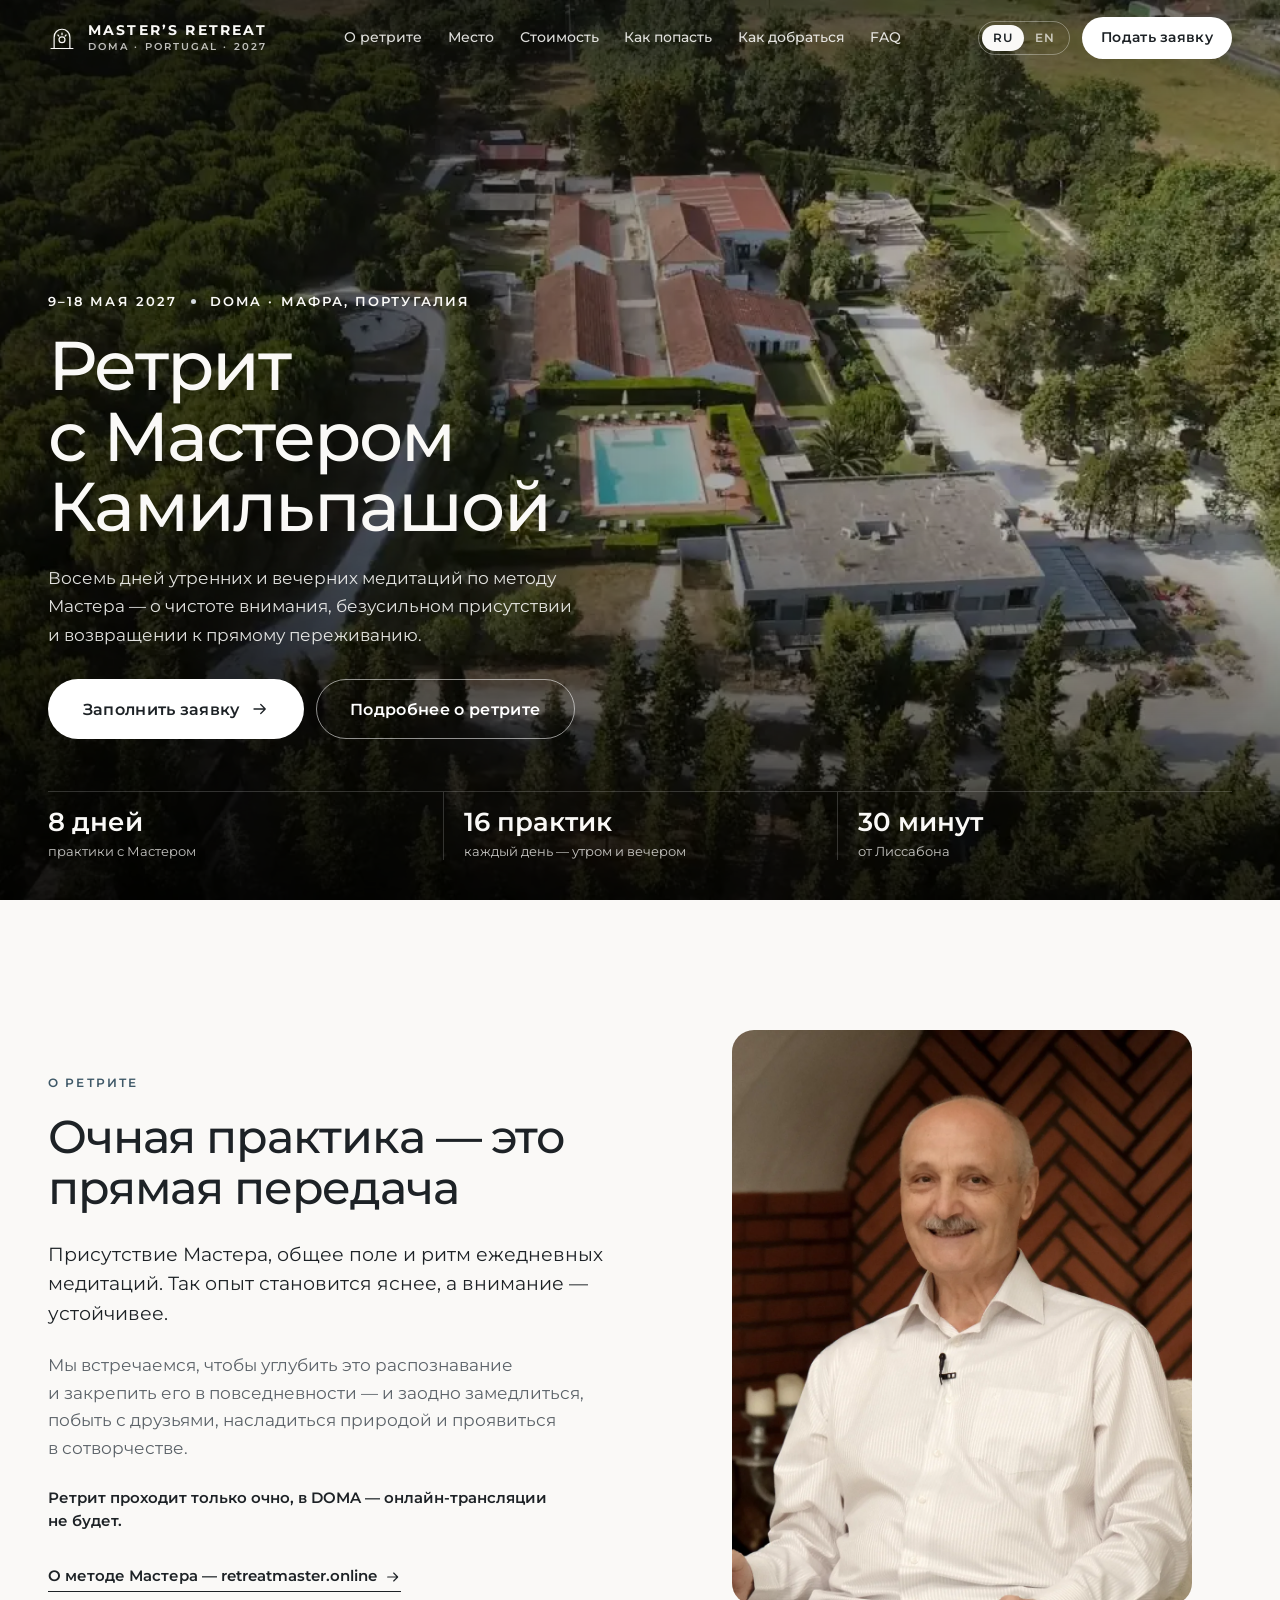
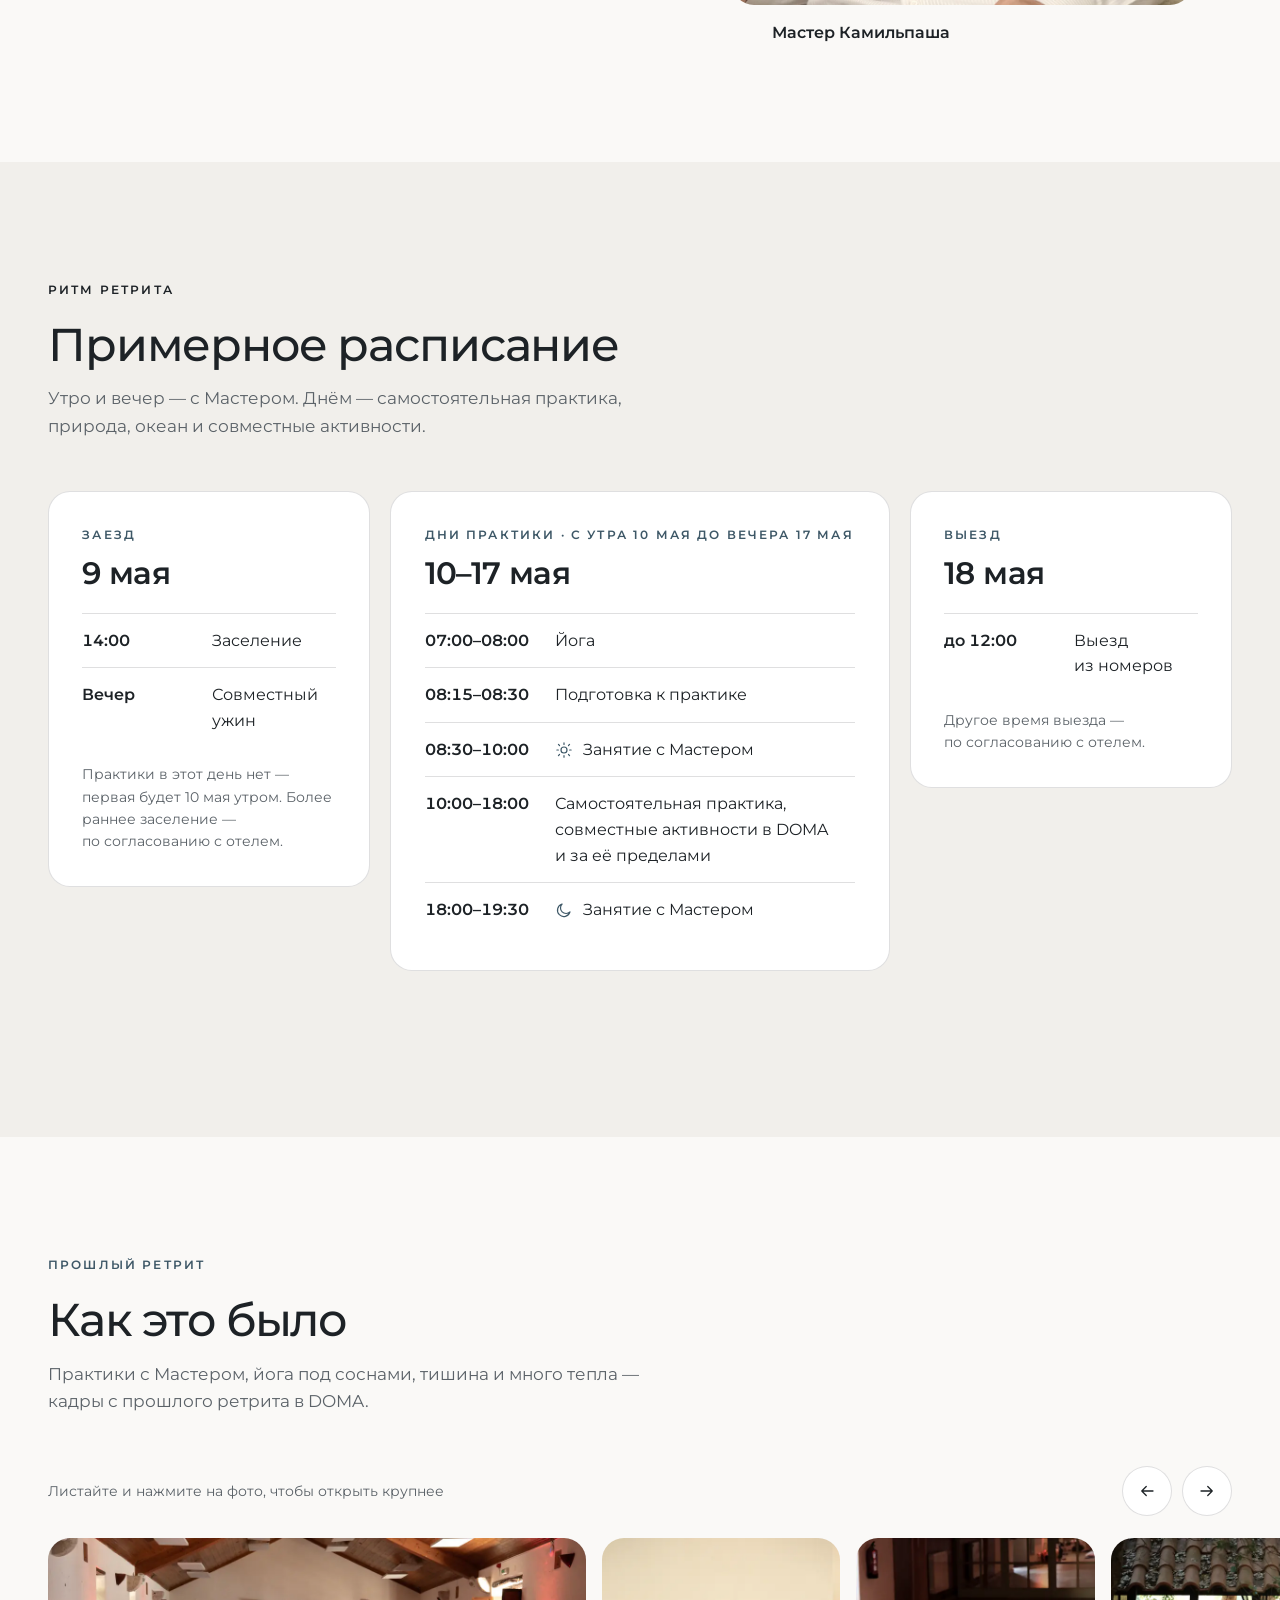
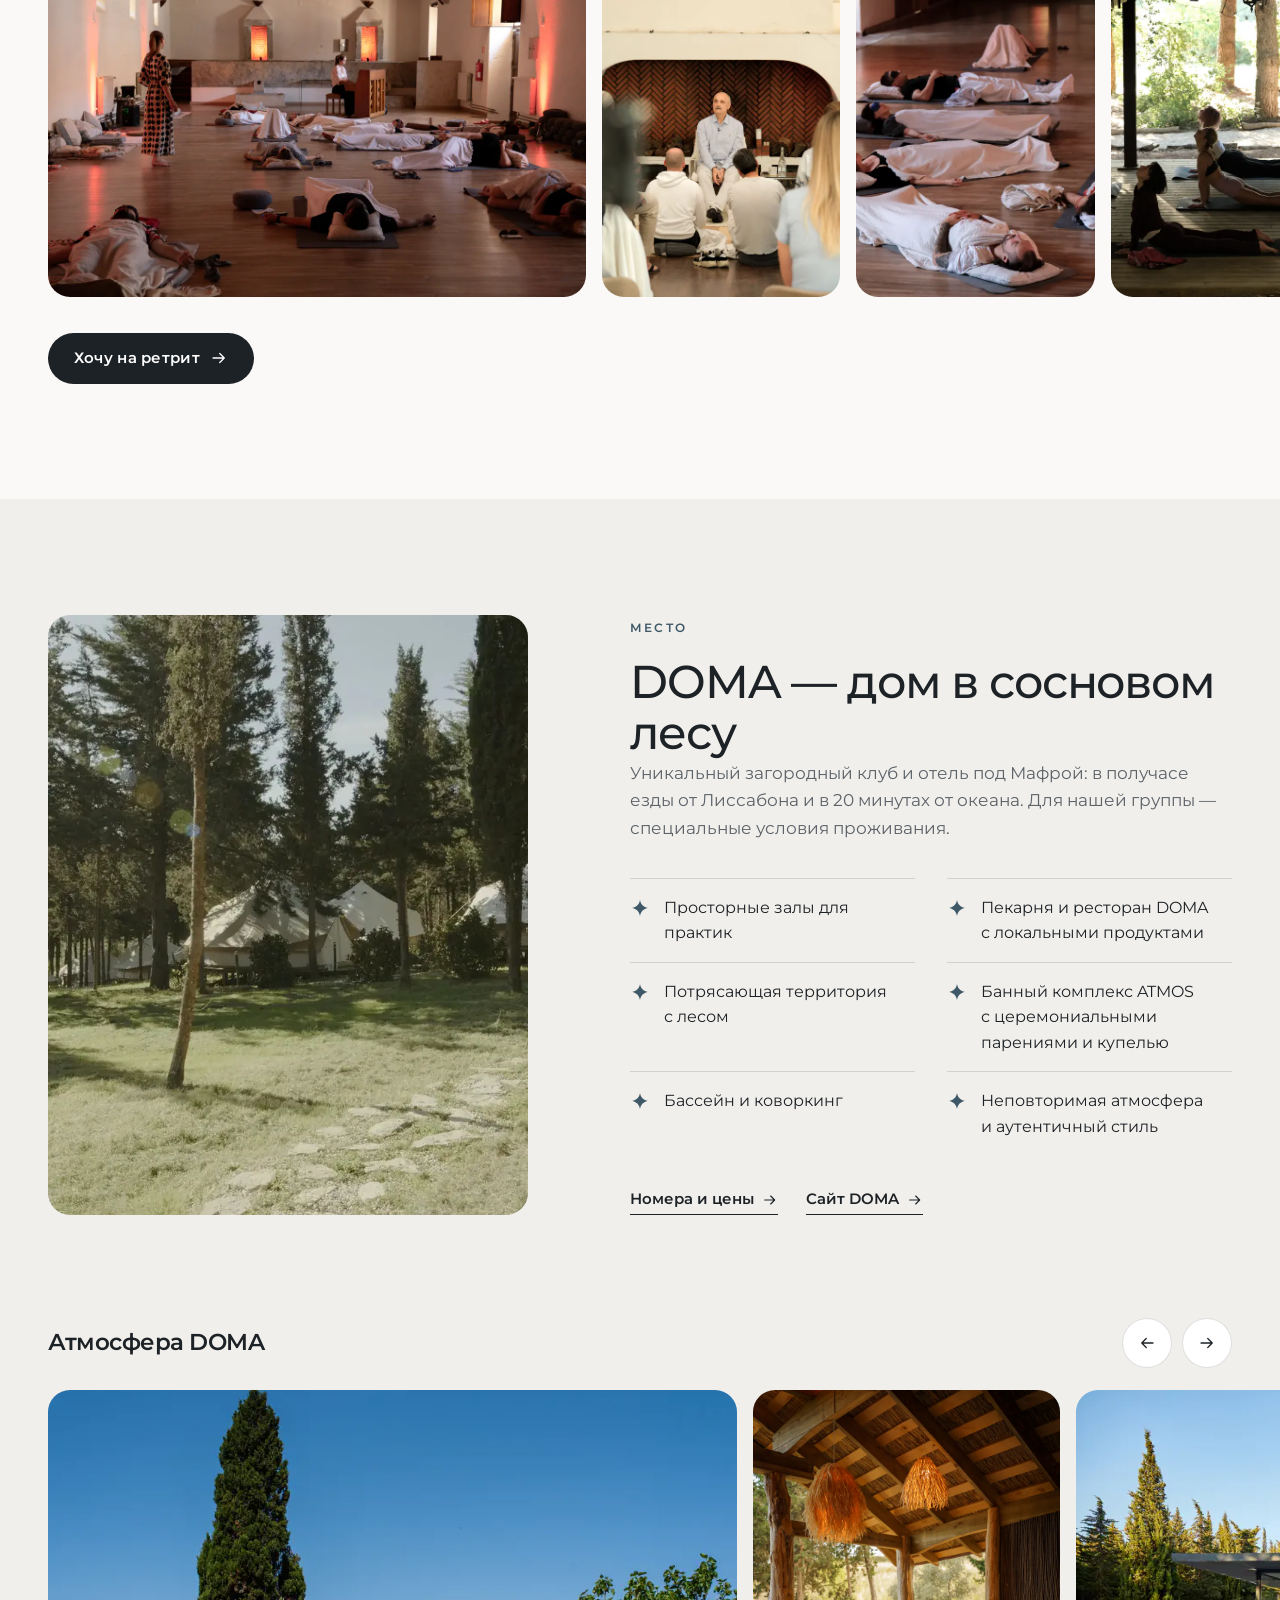
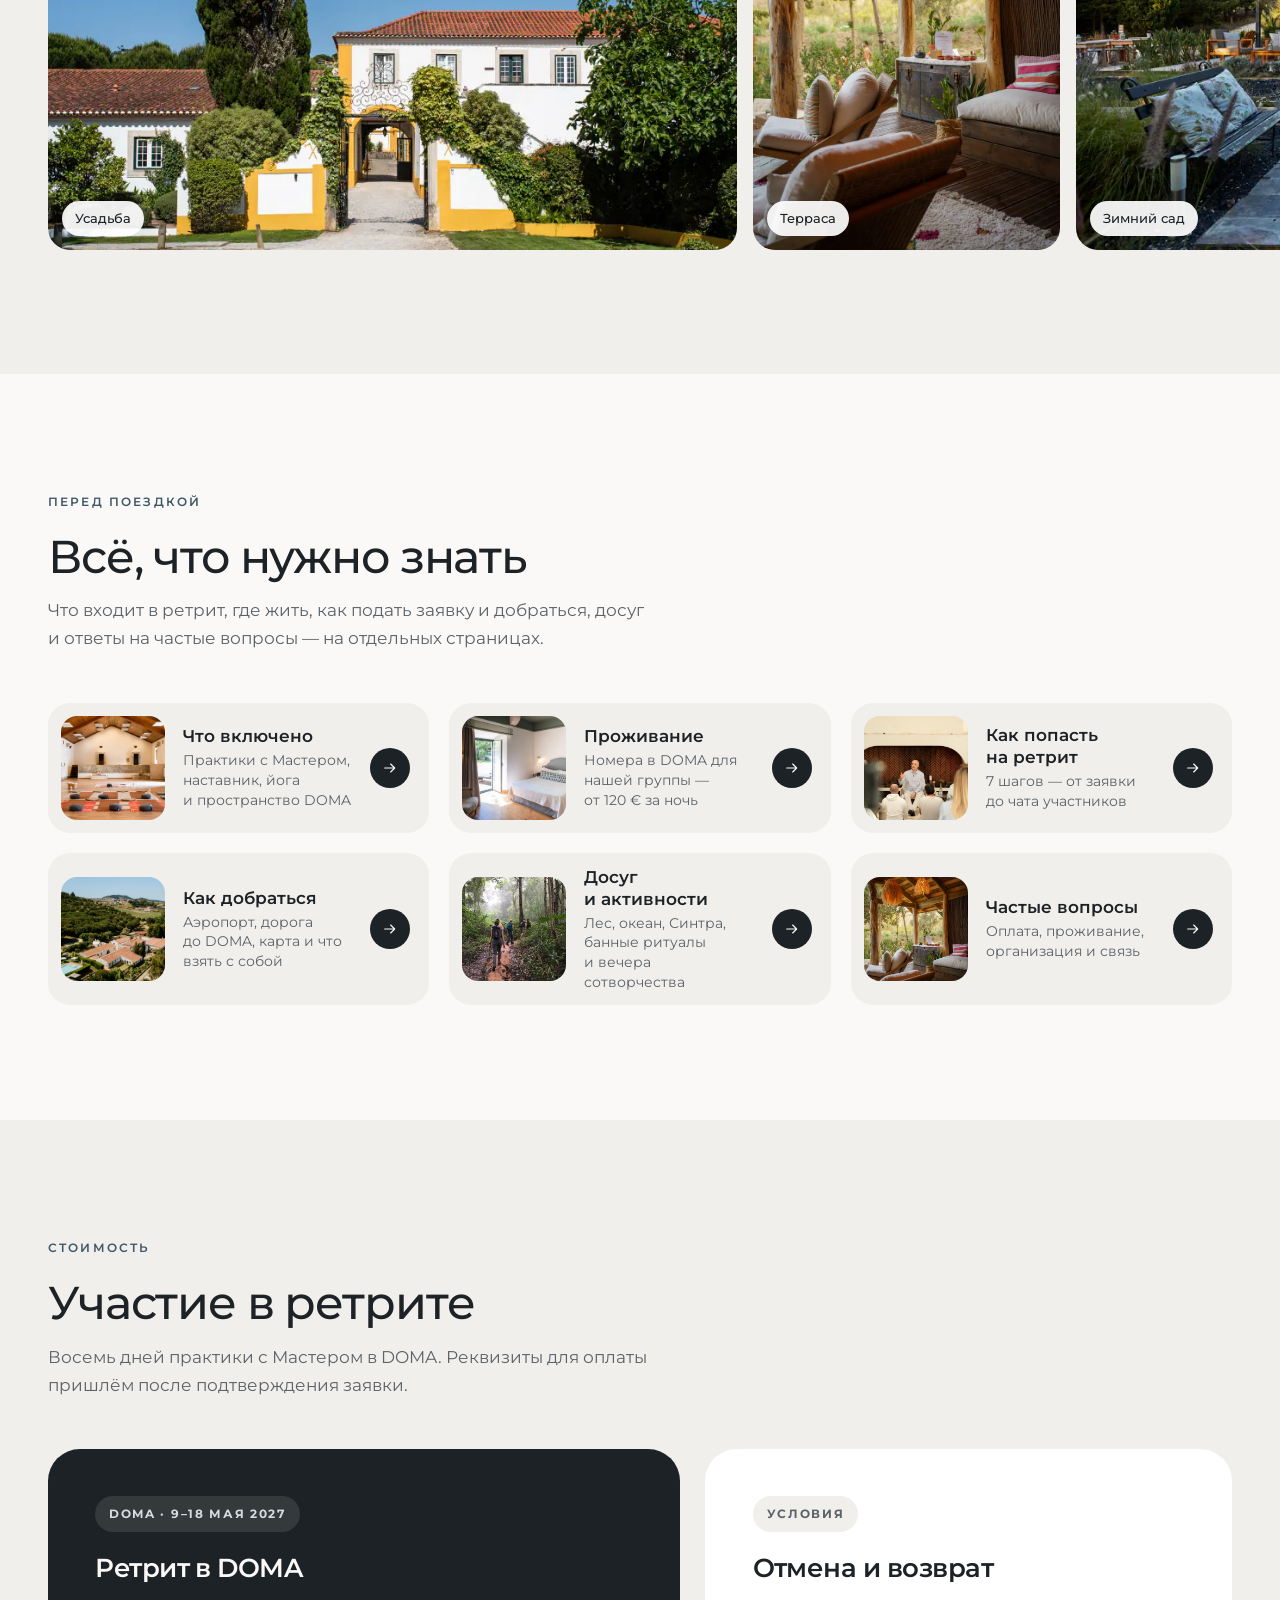
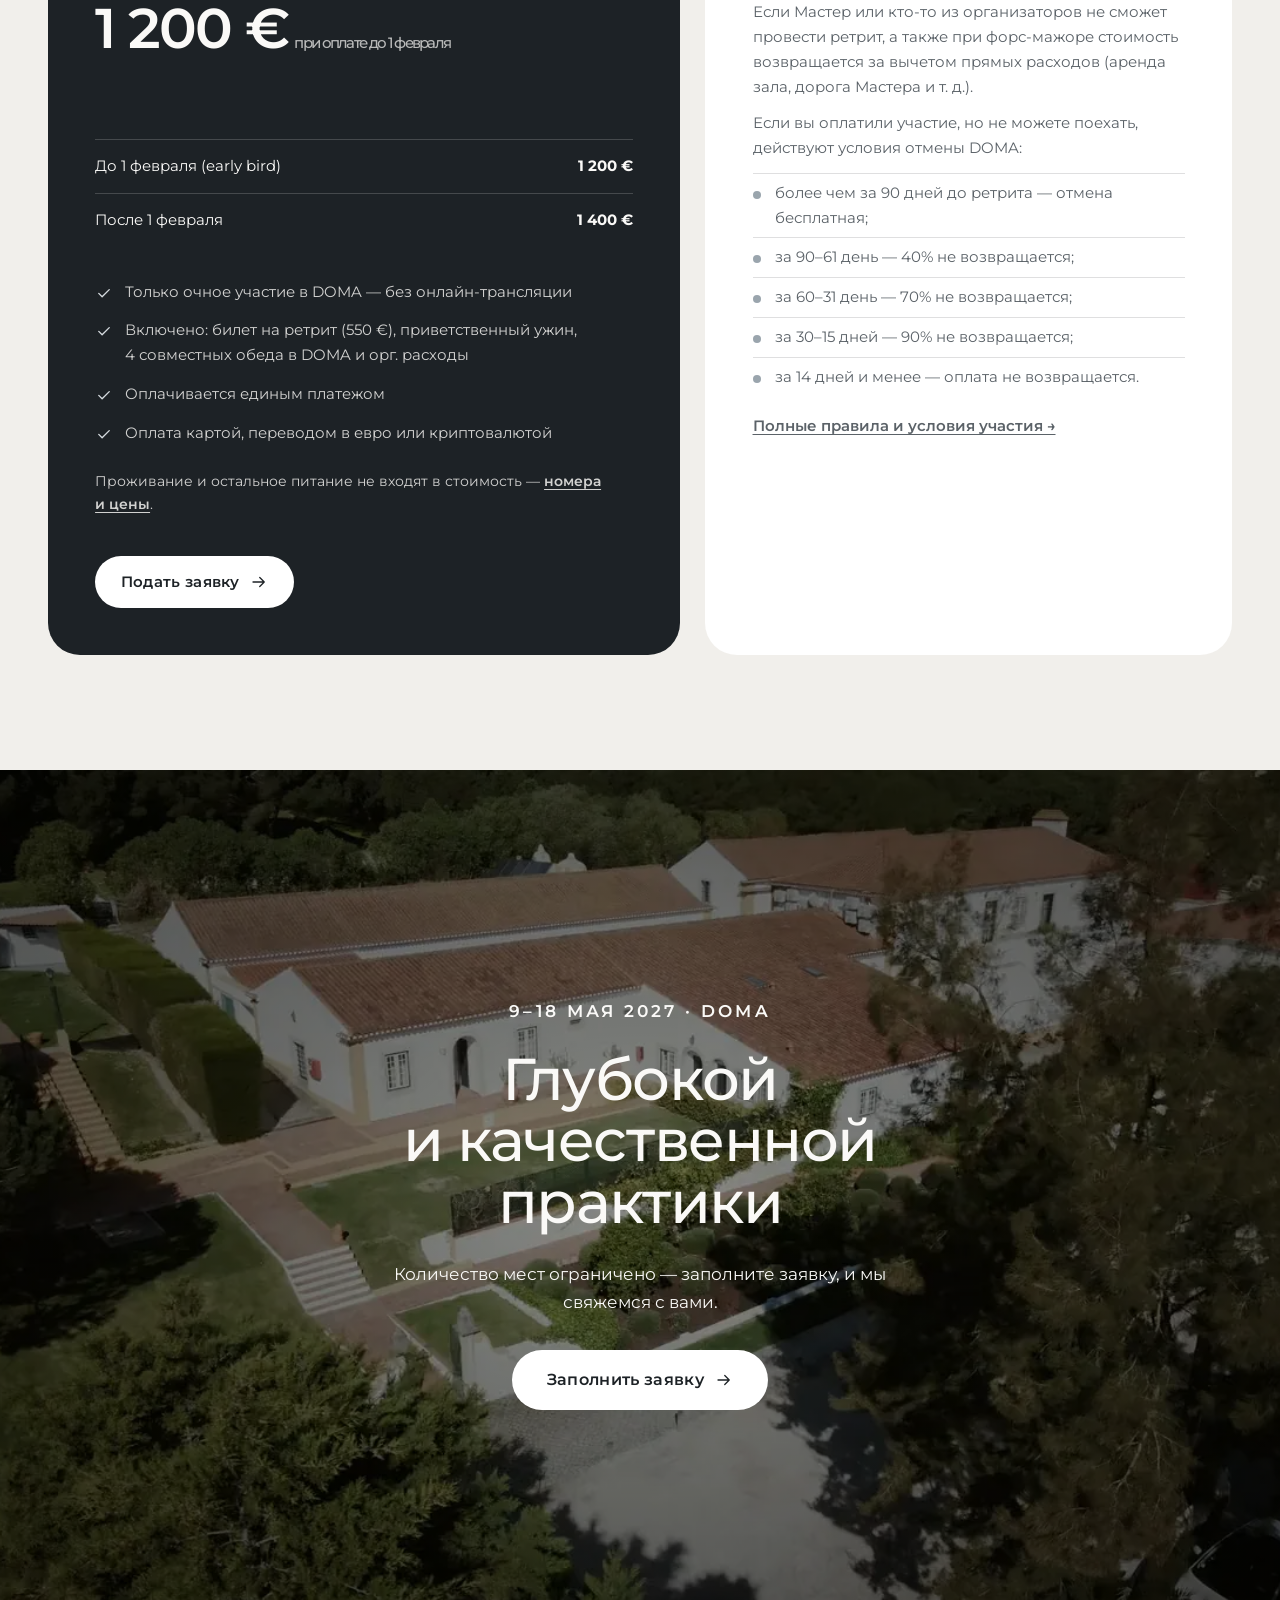
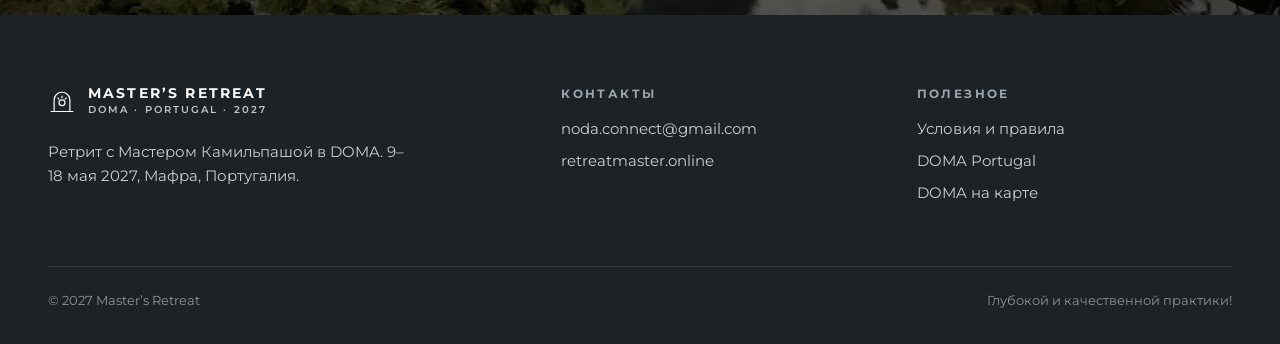
==== commit 3dee83fe: "Application form: switch to the May 2027 Google Form; drop questions it no longer has (source, forma" ====
--- a/index.html
+++ b/index.html
@@ -46,7 +46,7 @@
         "geo": { "@type": "GeoCoordinates", "latitude": 38.987736, "longitude": -9.2760824 }
     },
     "offers": [
-      { "@type": "Offer", "name": "Ретрит в DOMA", "price": "1200", "priceCurrency": "EUR", "availability": "https://schema.org/LimitedAvailability", "url": "https://docs.google.com/forms/d/e/1FAIpQLScufP0JZy3R-6JEgpHcbot98bKMqCGhywQrjM5NU0Y8SmFUuQ/viewform" }
+      { "@type": "Offer", "name": "Ретрит в DOMA", "price": "1200", "priceCurrency": "EUR", "availability": "https://schema.org/LimitedAvailability", "url": "https://docs.google.com/forms/d/e/1FAIpQLSephoLCFd_MAbrCuToPdXbkgKLxS4wygOK6Ih4fp9VN5CNEMQ/viewform" }
     ],
     "performer": { "@type": "Person", "name": "Мастер Камильпаша" },
     "organizer": { "@type": "Organization", "name": "Master’s Retreat", "email": "noda.connect@gmail.com", "url": "https://www.retreatmaster.online" }
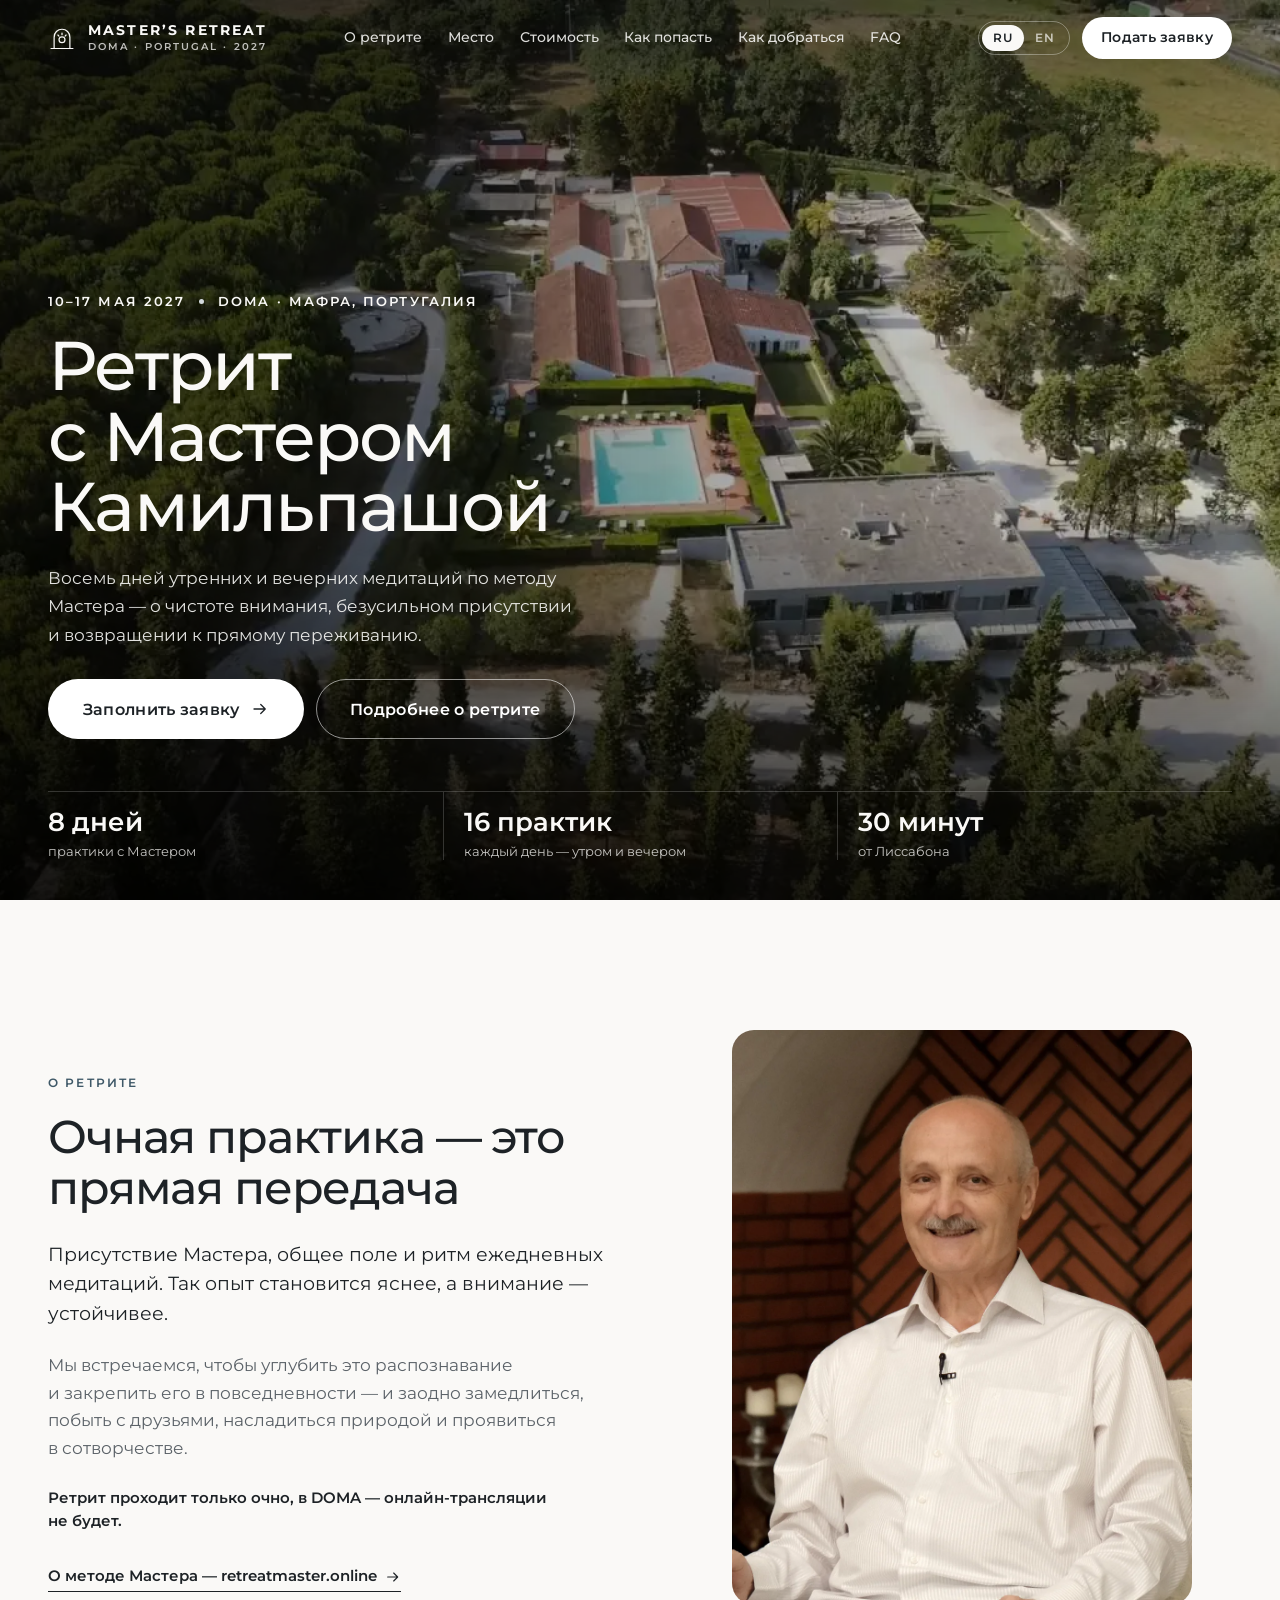
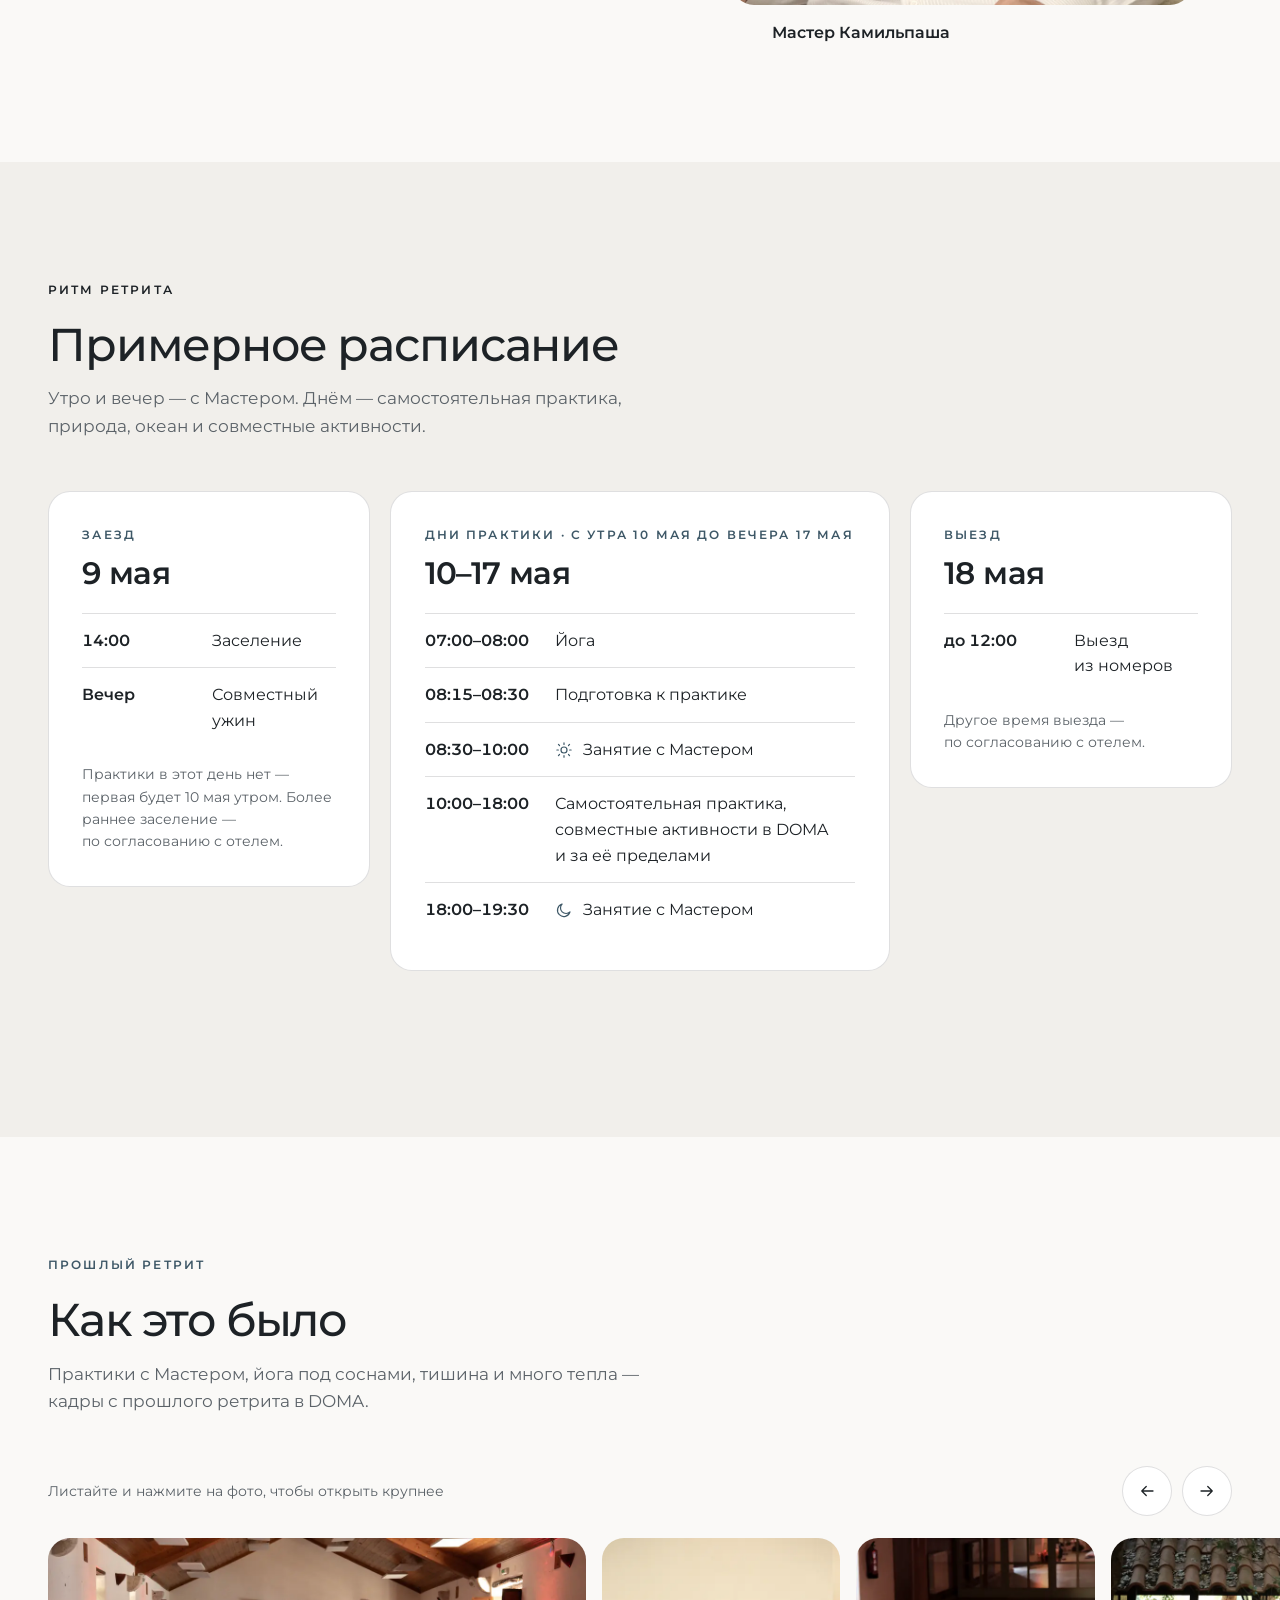
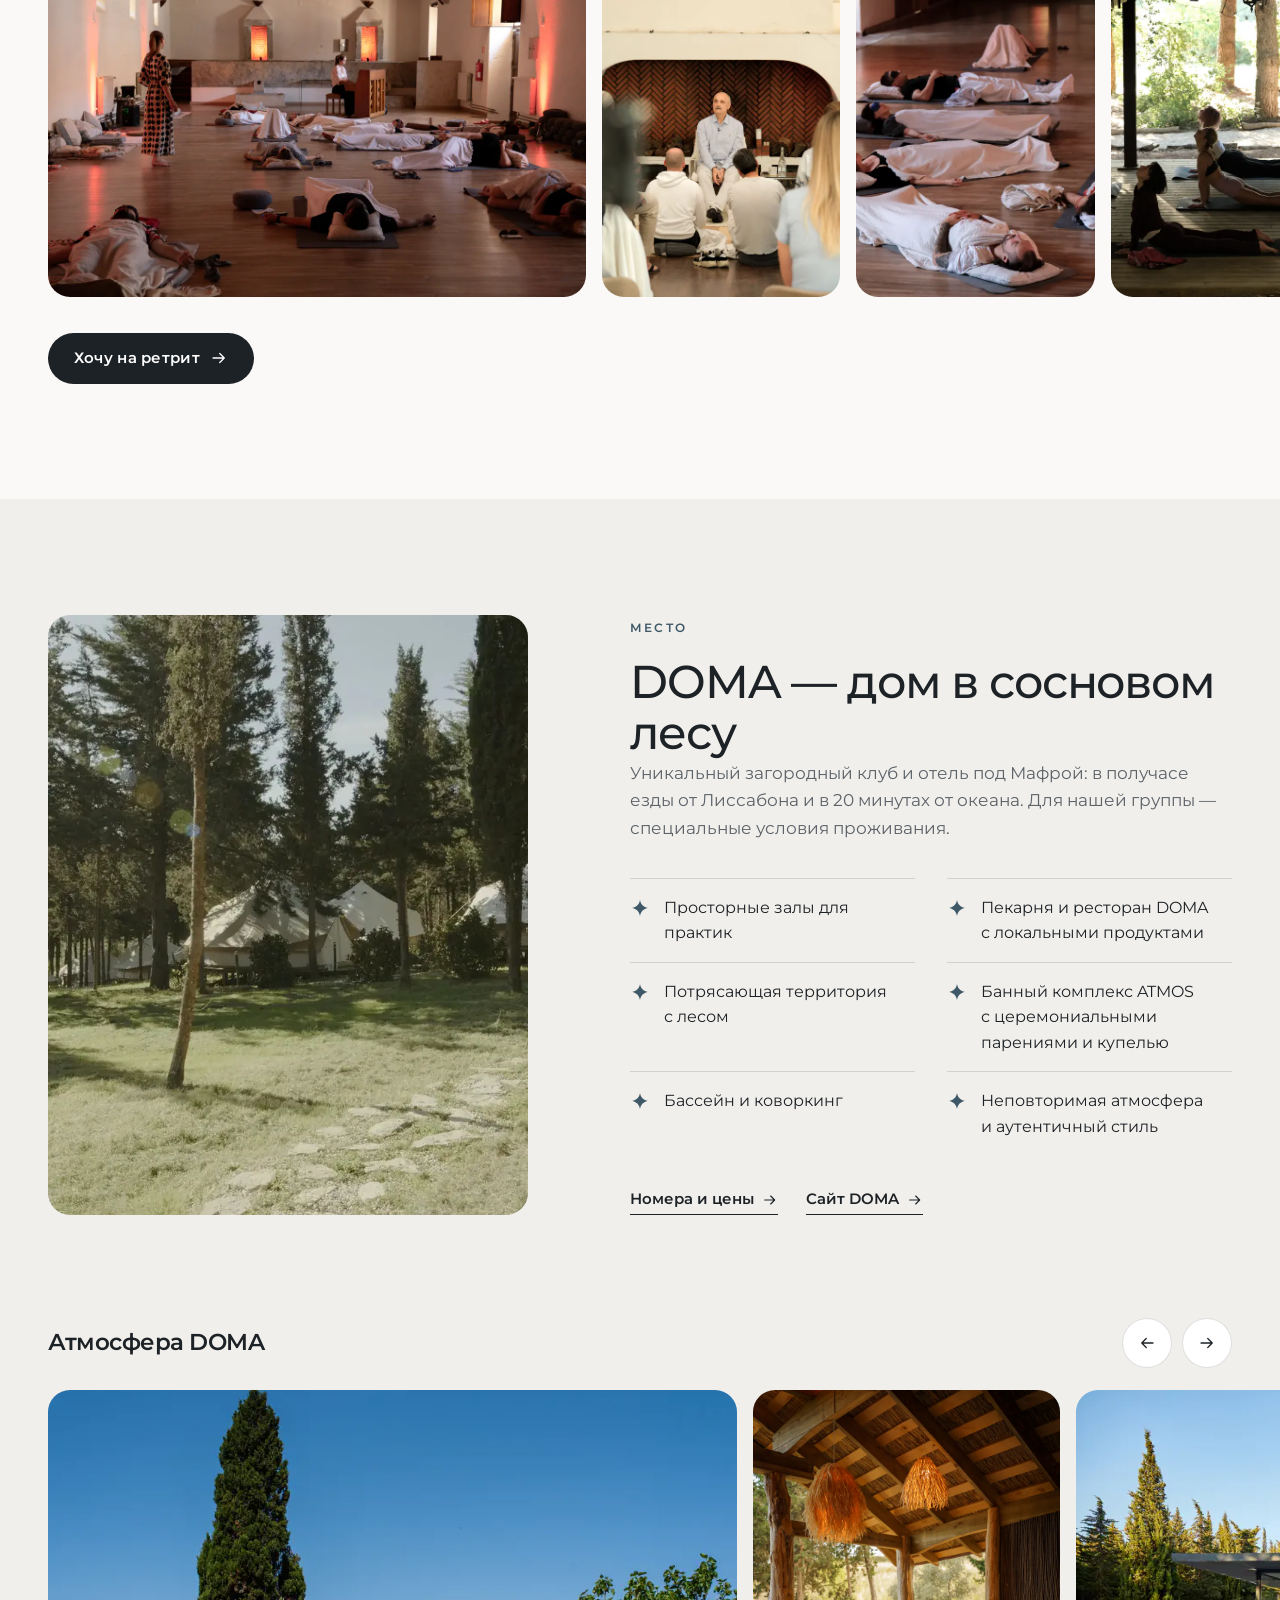
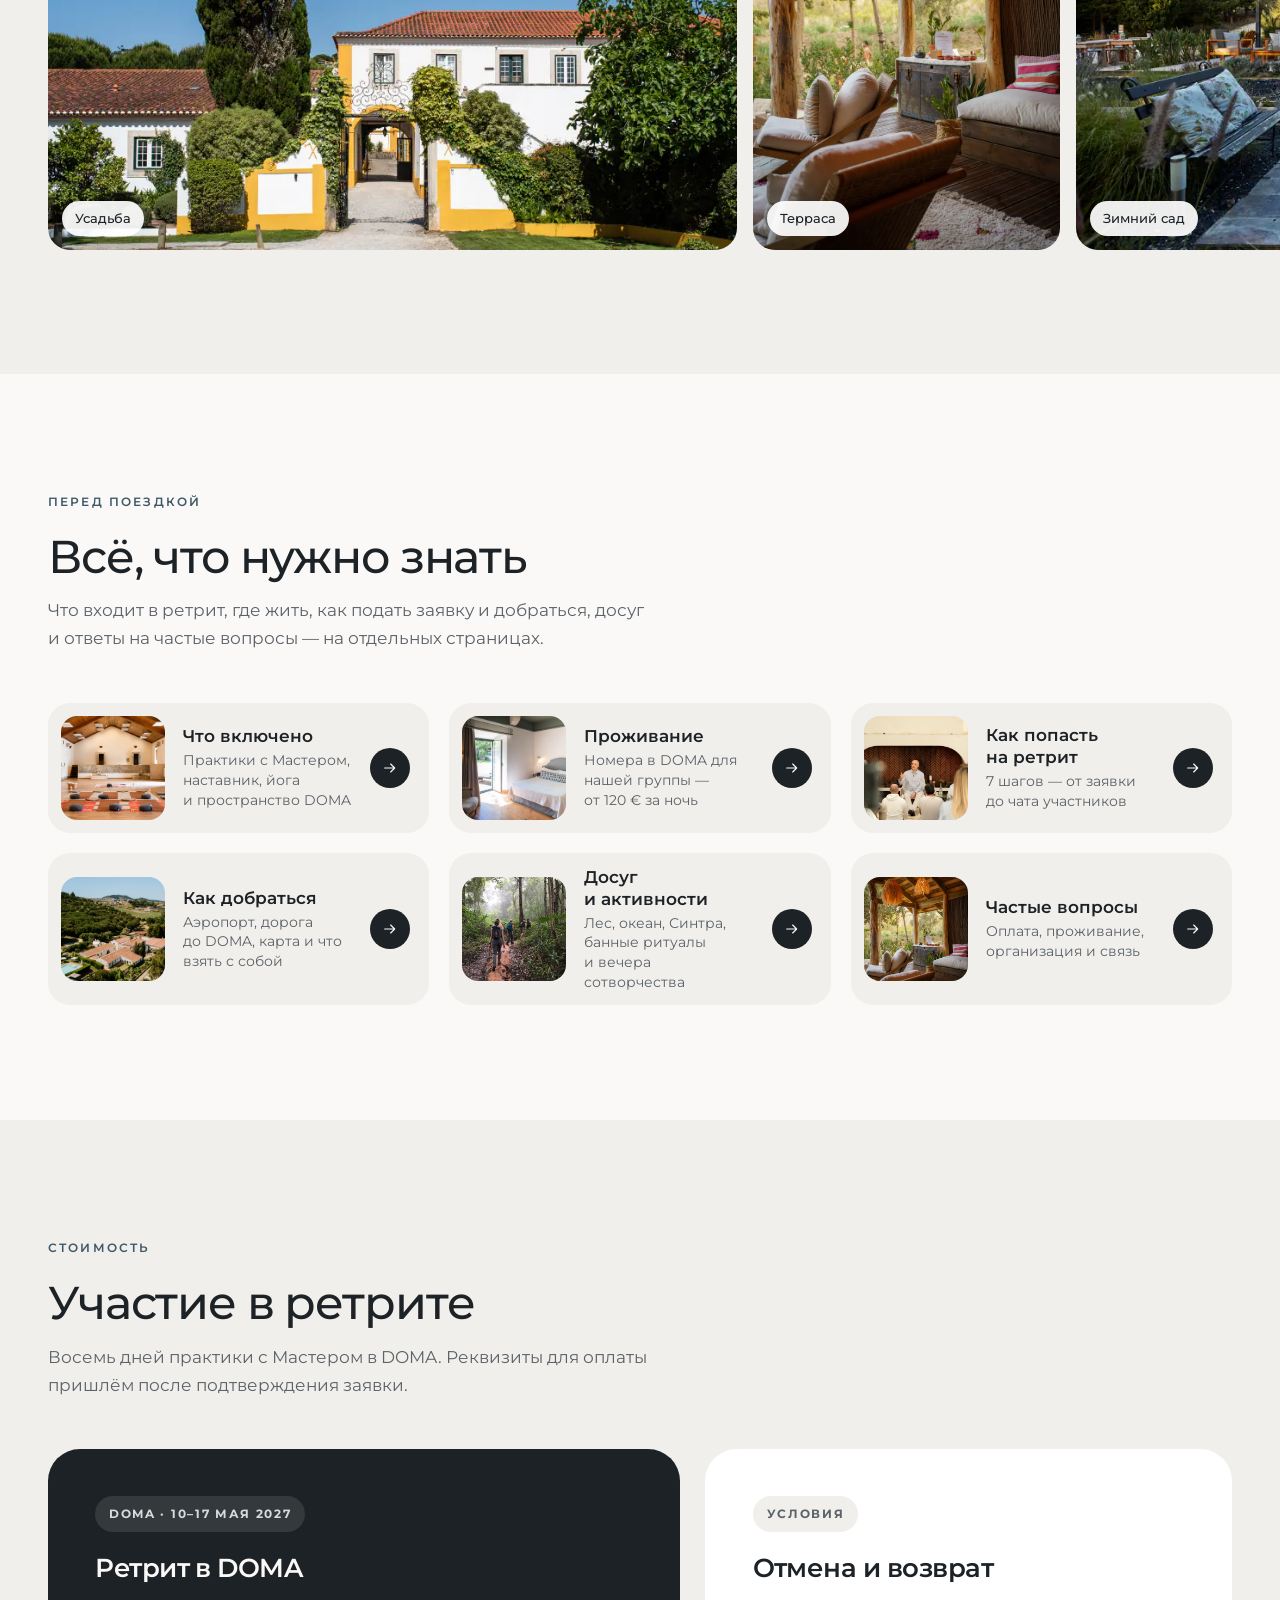
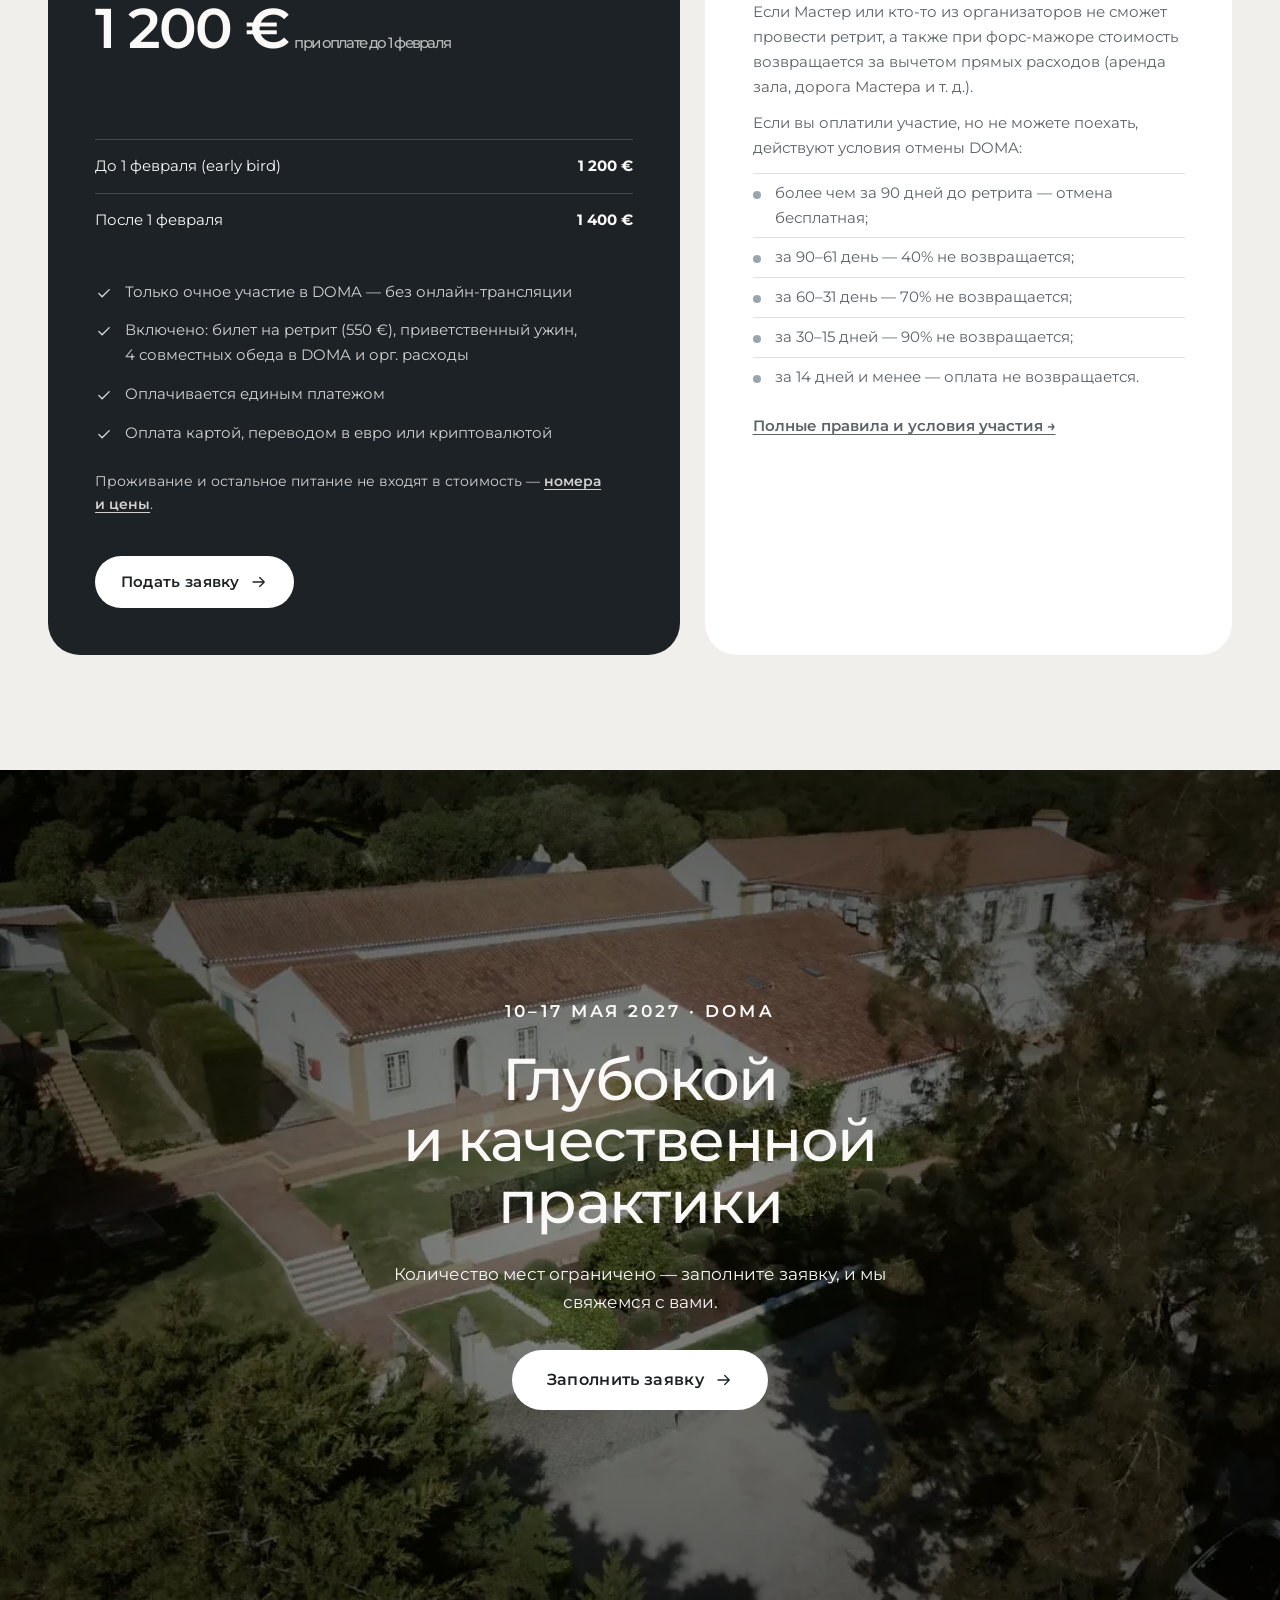
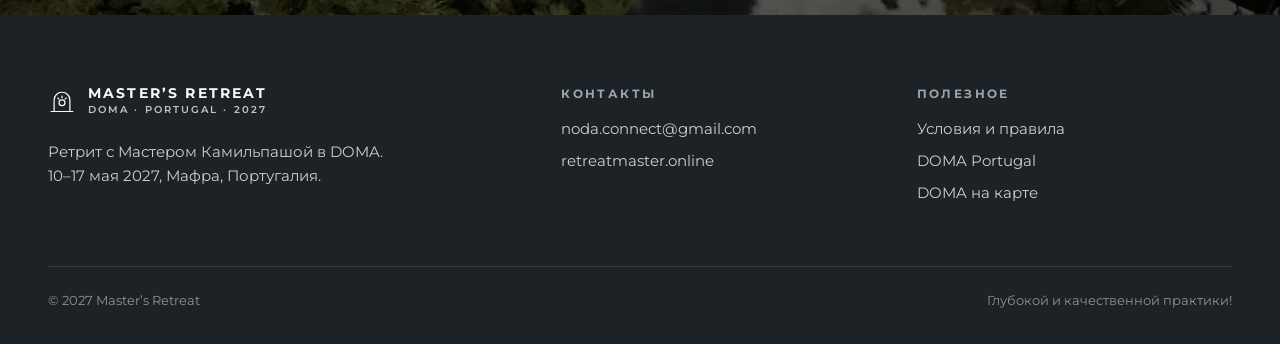
==== commit ff79e91a: "Link preview: hall photo with the Master; headline dates 10–17 May (arrival 9, check-out 18 kept in " ====
--- a/index.html
+++ b/index.html
@@ -3,15 +3,15 @@
 <head>
   <meta charset="utf-8">
   <meta name="viewport" content="width=device-width, initial-scale=1, viewport-fit=cover">
-  <title>Ретрит с Мастером Камильпашой в DOMA · 9–18 мая 2027 · Португалия</title>
-  <meta name="description" content="Восемь дней утренних и вечерних медитаций с Мастером Камильпашой в DOMA — сосновый лес в 30 минутах от Лиссабона и в 20 минутах от океана. 9–18 мая 2027.">
+  <title>Ретрит с Мастером Камильпашой в DOMA · 10–17 мая 2027 · Португалия</title>
+  <meta name="description" content="Восемь дней утренних и вечерних медитаций с Мастером Камильпашой в DOMA — сосновый лес в 30 минутах от Лиссабона и в 20 минутах от океана. 10–17 мая 2027.">
   <meta name="theme-color" content="#1d2226">
 
   <meta property="og:type" content="website">
-  <meta property="og:title" content="Ретрит с Мастером Камильпашой в DOMA · 9–18 мая 2027">
+  <meta property="og:title" content="Ретрит с Мастером Камильпашой в DOMA · 10–17 мая 2027">
   <meta property="og:description" content="Восемь дней медитаций с Мастером в DOMA — под Лиссабоном, среди соснового леса, в 20 минутах от океана.">
-  <meta property="og:image" content="https://timurumarov1984-afk.github.io/doma-retreat-2027/assets/img/og.jpg">
-  <meta property="og:url" content="https://timurumarov1984-afk.github.io/doma-retreat-2027/">
+  <meta property="og:image" content="https://portugal.retreatmaster.online/assets/img/og-hall.jpg">
+  <meta property="og:url" content="https://portugal.retreatmaster.online/">
   <meta name="twitter:card" content="summary_large_image">
 
   <link rel="icon" href="data:image/svg+xml,%3Csvg xmlns='http://www.w3.org/2000/svg' viewBox='0 0 32 32'%3E%3Crect width='32' height='32' rx='8' fill='%231d2226'/%3E%3Cpath d='M9 26V15a7 7 0 0 1 14 0v11' fill='none' stroke='%23f7f2ea' stroke-width='2'/%3E%3Ccircle cx='16' cy='17' r='3' fill='%23f7f2ea'/%3E%3C/svg%3E">
@@ -27,12 +27,12 @@
     "name": "Ретрит с Мастером Камильпашой в DOMA",
     "alternateName": "Retreat with Master Kamilpasha at DOMA",
     "description": "Восемь дней утренних и вечерних медитаций с Мастером Камильпашой в DOMA, Мафра, Португалия.",
-    "startDate": "2027-05-09T14:00+01:00",
-    "endDate": "2027-05-18T12:00+01:00",
+    "startDate": "2027-05-10T08:30+01:00",
+    "endDate": "2027-05-17T19:30+01:00",
     "eventStatus": "https://schema.org/EventScheduled",
     "eventAttendanceMode": "https://schema.org/OfflineEventAttendanceMode",
     "inLanguage": ["ru", "en"],
-    "image": ["https://timurumarov1984-afk.github.io/doma-retreat-2027/assets/img/og.jpg"],
+    "image": ["https://portugal.retreatmaster.online/assets/img/og-hall.jpg"],
     "location": {
         "@type": "Place",
         "name": "DOMA Portugal",
@@ -199,7 +199,7 @@
         <div class="hero__headline">
           <div class="hero__top reveal">
             <p class="hero__eyebrow">
-              <span lang="ru">9–18 мая 2027</span><span lang="en">9–18 May 2027</span>
+              <span lang="ru">10–17 мая 2027</span><span lang="en">10–17 May 2027</span>
               <span class="dot" aria-hidden="true"></span>
               <span lang="ru">DOMA · Мафра, Португалия</span><span lang="en">DOMA · Mafra, Portugal</span>
             </p>
@@ -554,7 +554,7 @@
 
         <div class="plans">
           <article class="plan plan--main reveal">
-            <span class="plan__tag"><span lang="ru">DOMA · 9–18 мая 2027</span><span lang="en">DOMA · 9–18 May 2027</span></span>
+            <span class="plan__tag"><span lang="ru">DOMA · 10–17 мая 2027</span><span lang="en">DOMA · 10–17 May 2027</span></span>
             <h3><span lang="ru">Ретрит в&nbsp;DOMA</span><span lang="en">Retreat at DOMA</span></h3>
             <p class="plan__price">1&nbsp;200&nbsp;€<small><span lang="ru">при оплате до&nbsp;1&nbsp;февраля</span><span lang="en">if paid by 1&nbsp;February</span></small></p>
             <ul class="plan__rows">
@@ -616,7 +616,7 @@
         <source src="assets/video/final.mp4" type="video/mp4">
       </video>
       <div class="container">
-        <p class="kicker reveal"><span lang="ru">9–18 мая 2027 · DOMA</span><span lang="en">9–18 May 2027 · DOMA</span></p>
+        <p class="kicker reveal"><span lang="ru">10–17 мая 2027 · DOMA</span><span lang="en">10–17 May 2027 · DOMA</span></p>
         <h2 class="reveal" data-delay="1">
           <span lang="ru">Глубокой и&nbsp;качественной <em>практики</em></span>
           <span lang="en">Wishing you a deep and true <em>practice</em></span>
@@ -640,8 +640,8 @@
             <span><span class="brand__name">Master’s Retreat</span><span class="brand__sub">DOMA · Portugal · 2027</span></span>
           </a>
           <p class="footer__about">
-            <span lang="ru">Ретрит с&nbsp;Мастером Камильпашой в&nbsp;DOMA. 9–18 мая 2027, Мафра, Португалия.</span>
-            <span lang="en">Retreat with Master Kamilpasha at DOMA. 9–18 May 2027, Mafra, Portugal.</span>
+            <span lang="ru">Ретрит с&nbsp;Мастером Камильпашой в&nbsp;DOMA. 10–17 мая 2027, Мафра, Португалия.</span>
+            <span lang="en">Retreat with Master Kamilpasha at DOMA. 10–17 May 2027, Mafra, Portugal.</span>
           </p>
         </div>
         <div>
@@ -679,7 +679,7 @@
   <!-- Mobile sticky CTA -->
   <div class="mcta" aria-hidden="true">
     <div class="mcta__text">
-      <b><span lang="ru">9–18 мая</span><span lang="en">9–18 May</span></b>
+      <b><span lang="ru">10–17 мая</span><span lang="en">10–17 May</span></b>
       <small>DOMA · Portugal</small>
     </div>
     <a class="btn btn--light" href="apply.html" tabindex="-1">
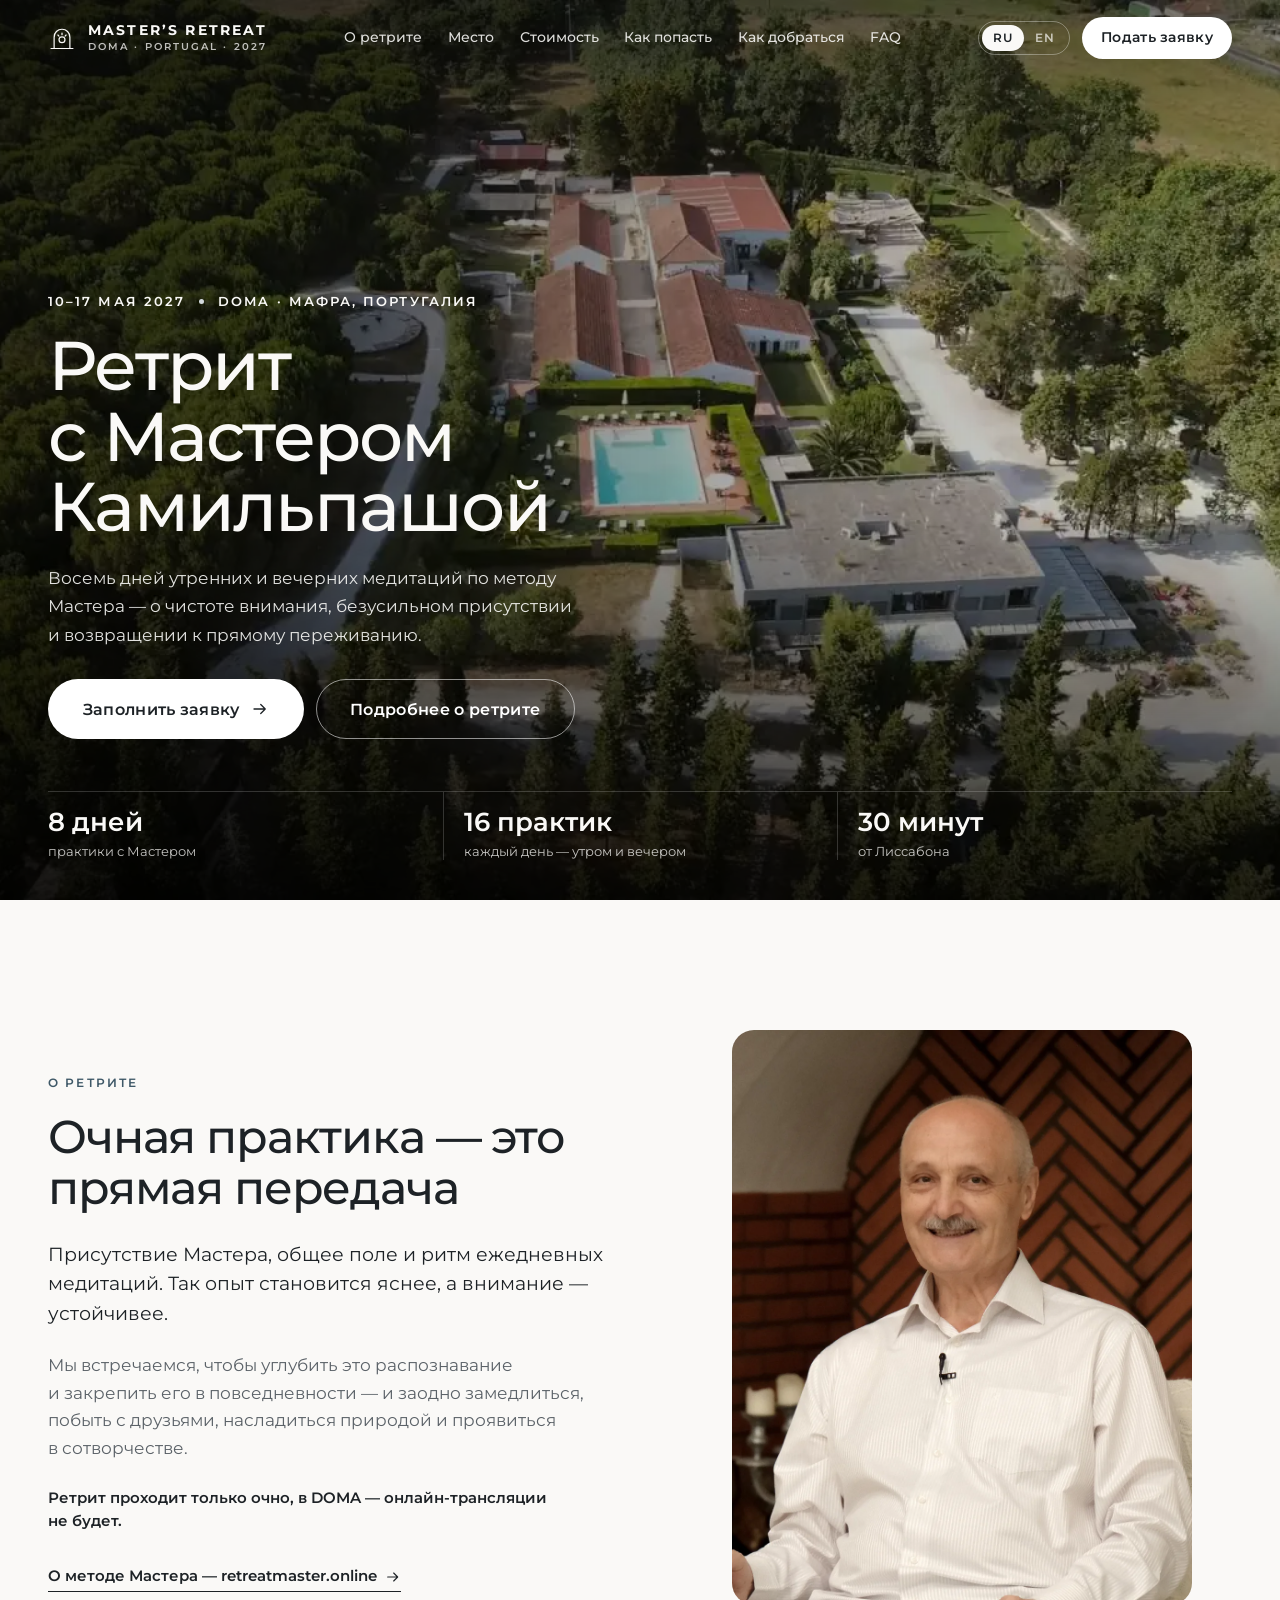
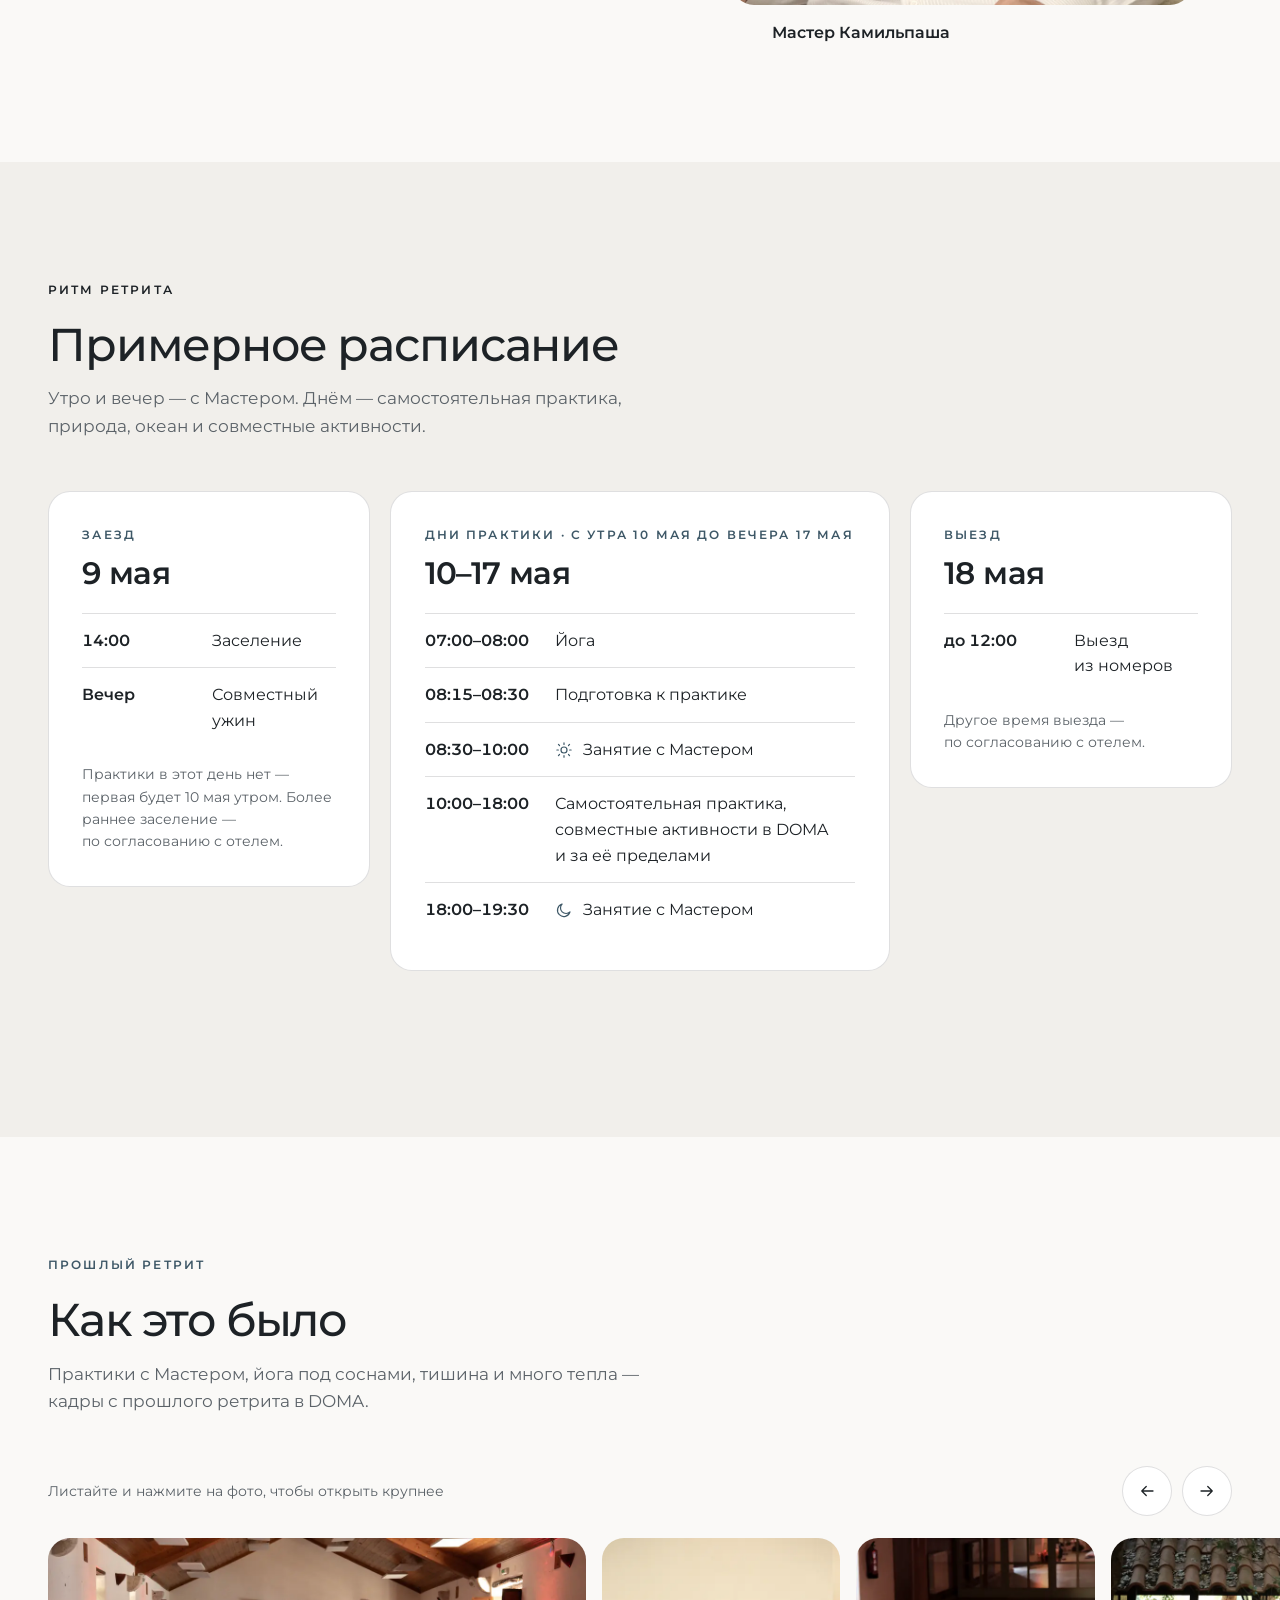
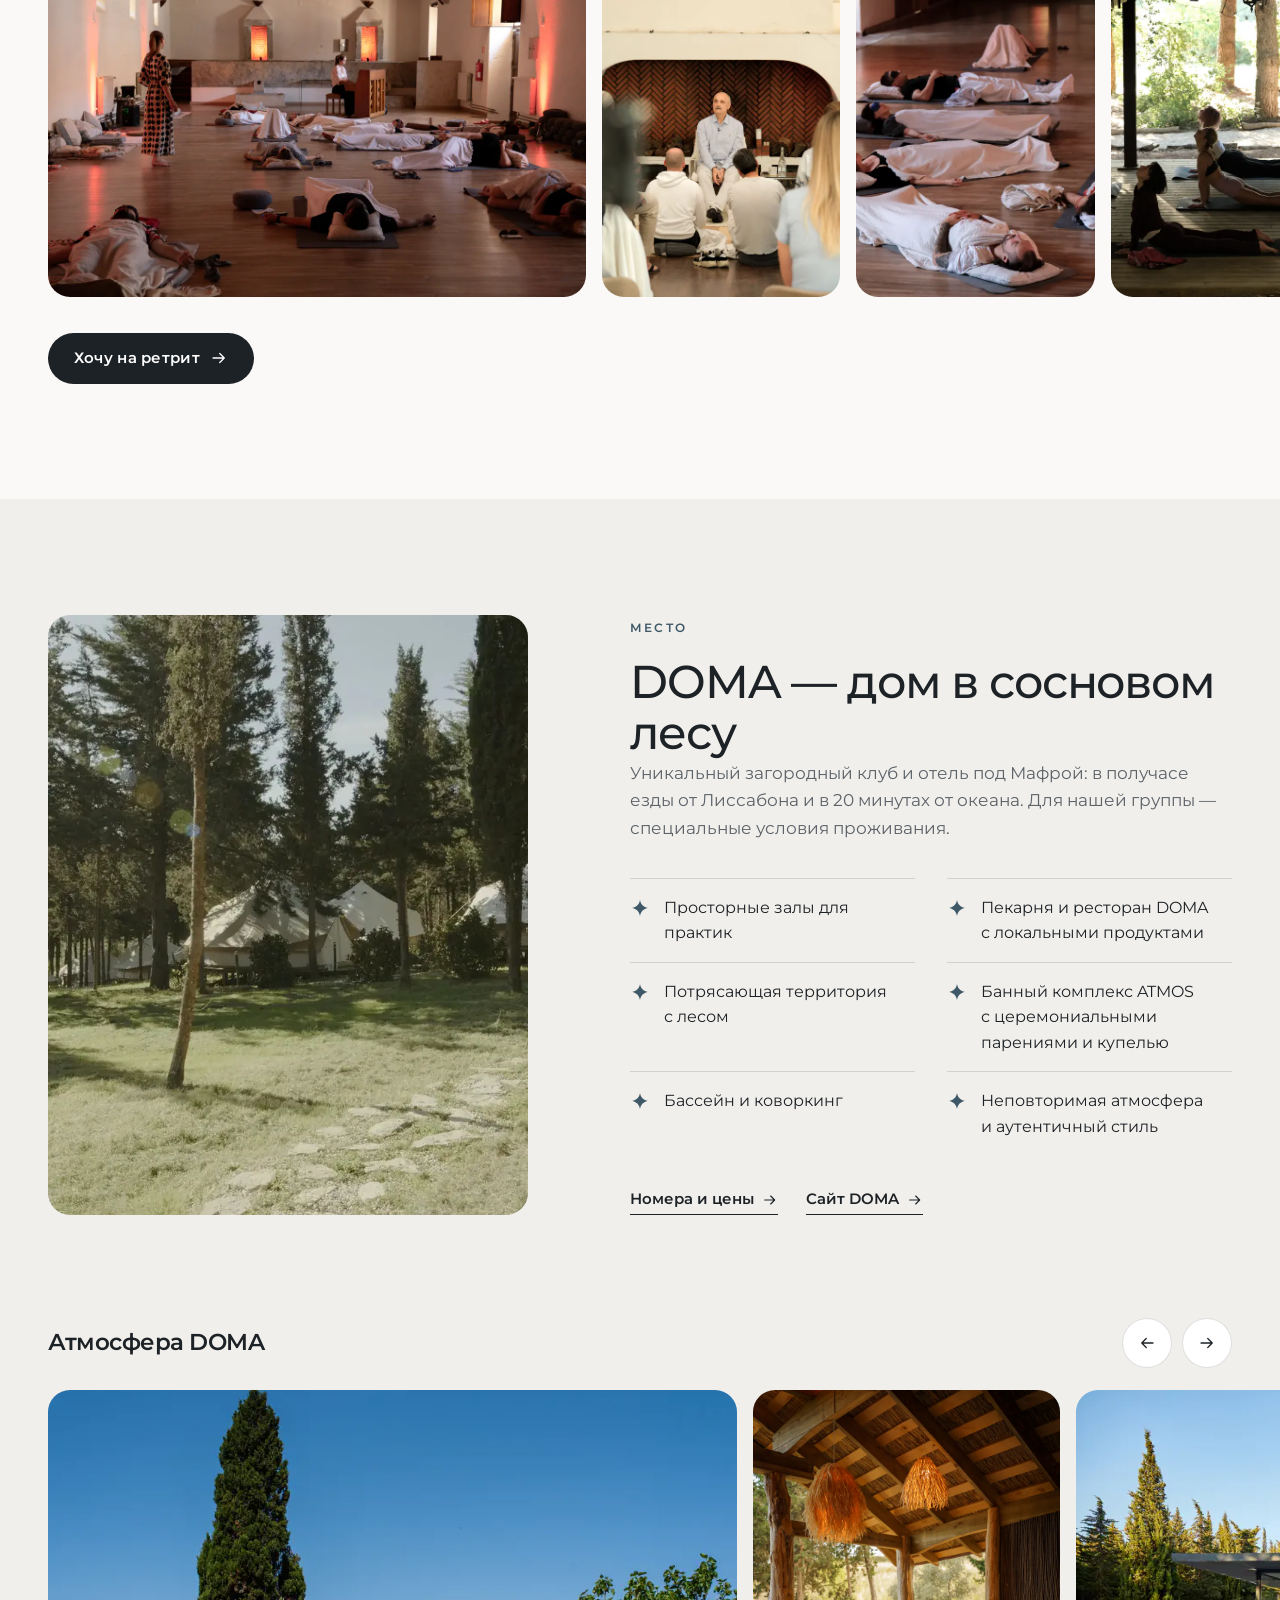
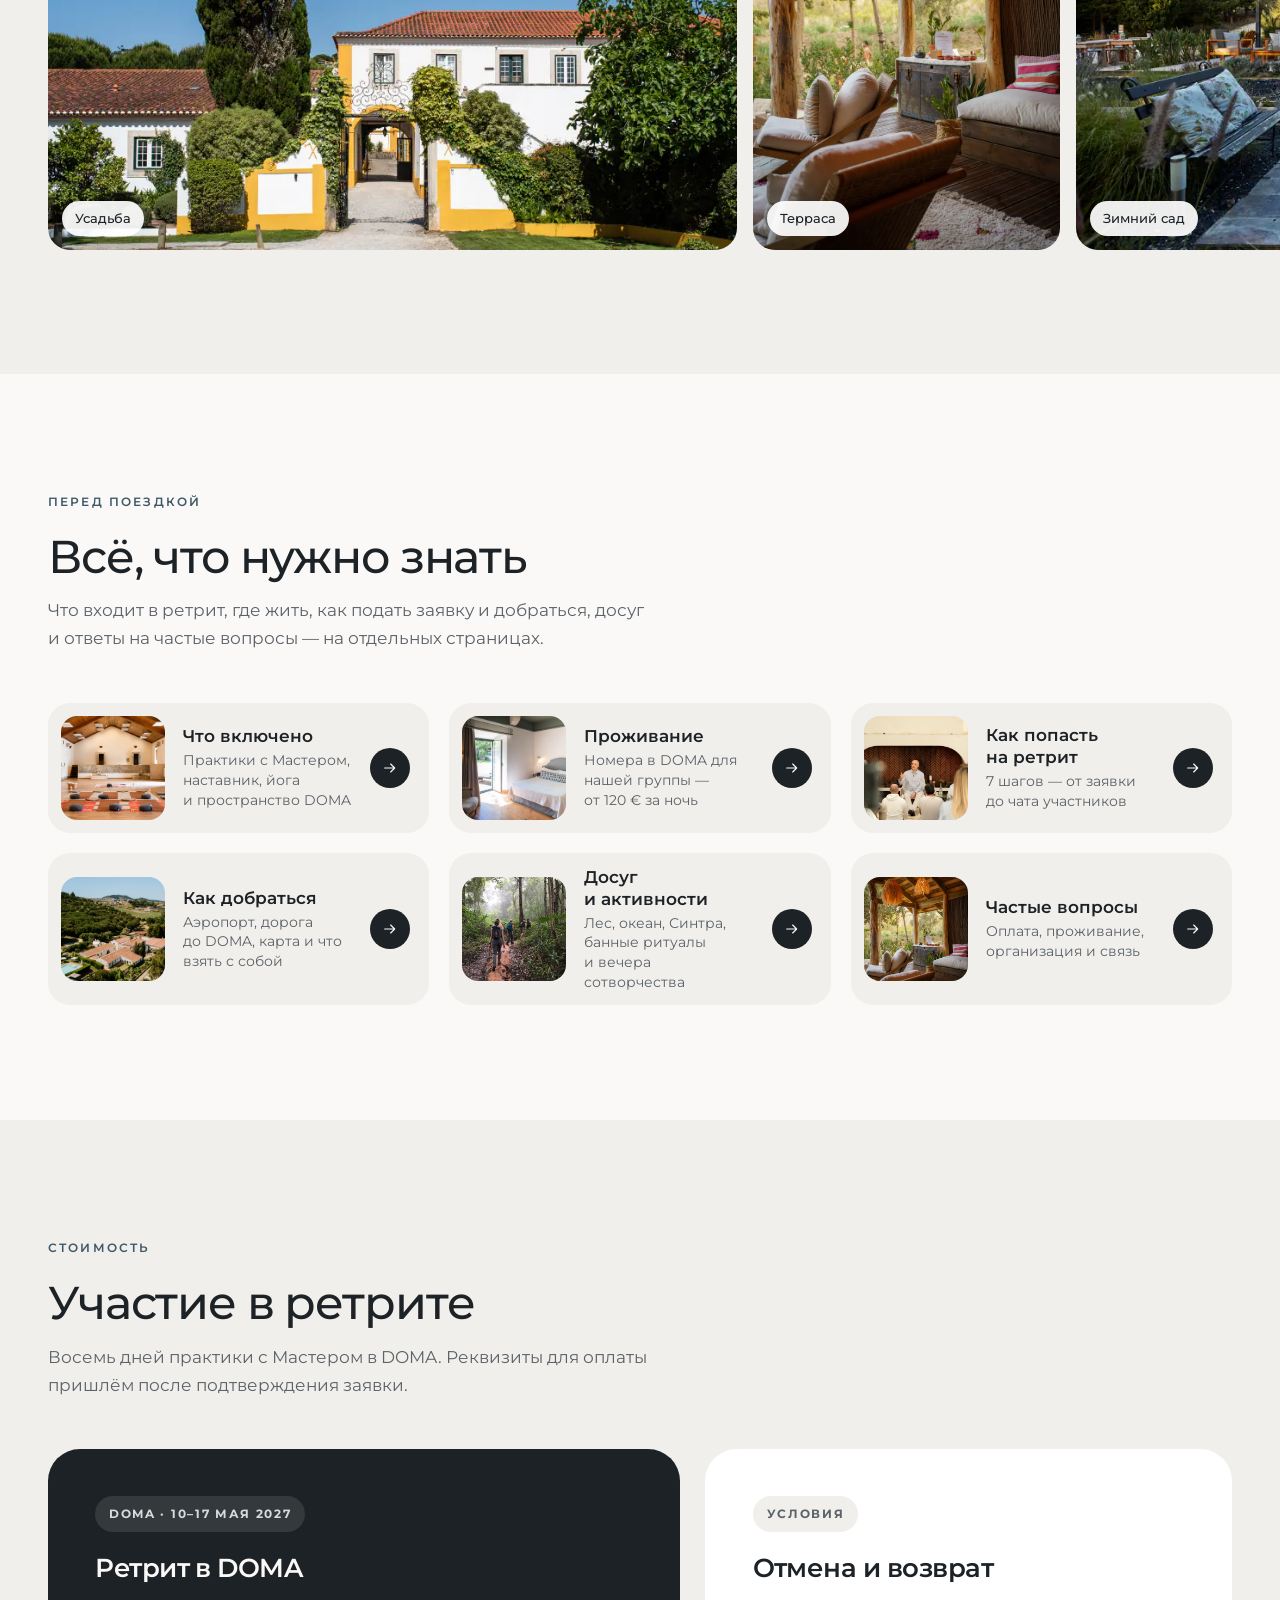
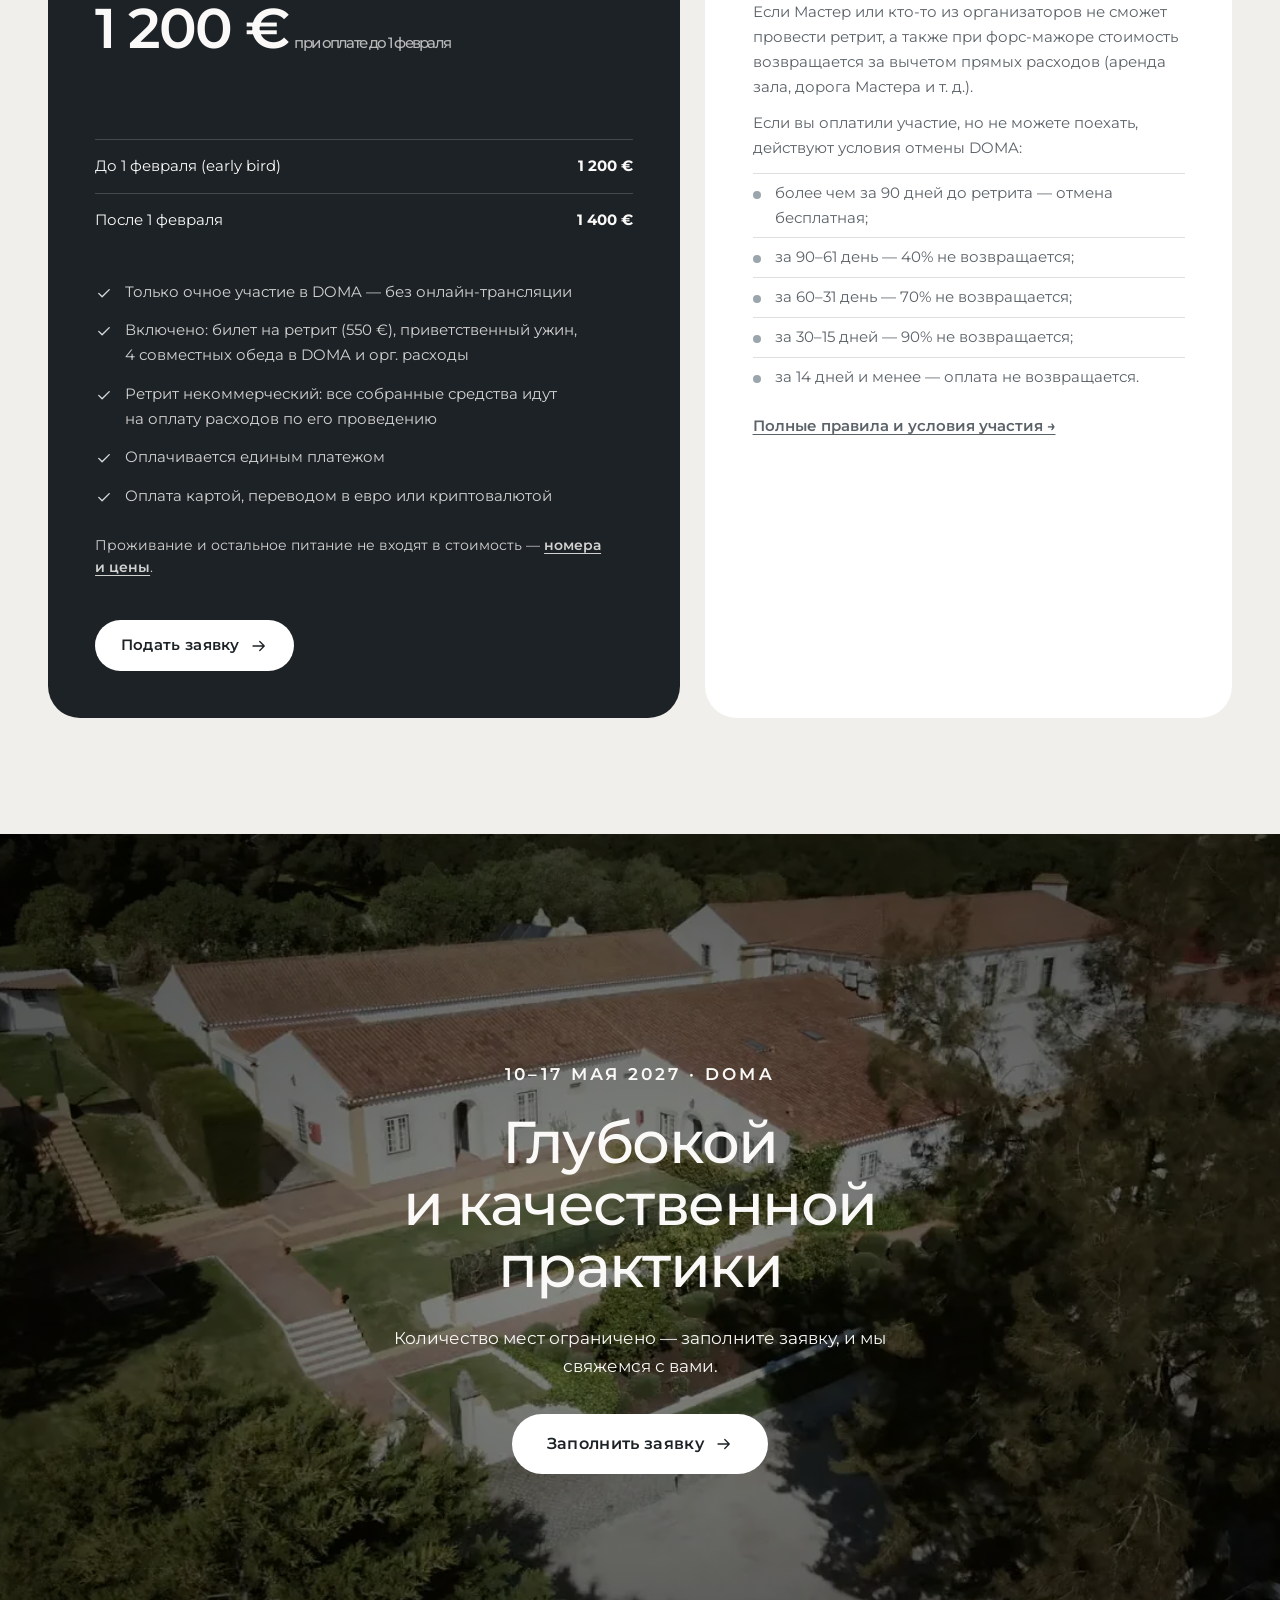
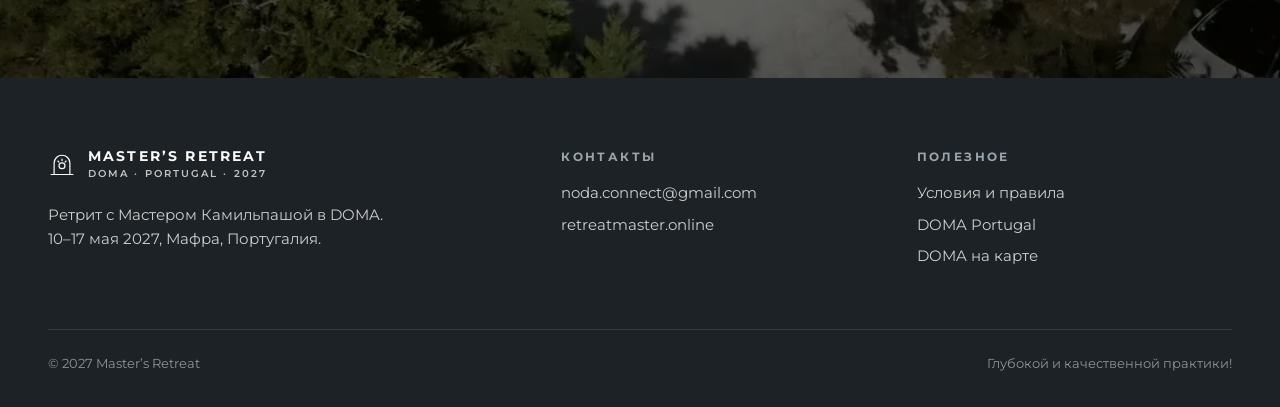
==== commit 72b2316b: "Terms period 10–17 May; note that the retreat is non-profit (pricing + FAQ) Co-Authored-By: Claude O" ====
--- a/index.html
+++ b/index.html
@@ -564,6 +564,7 @@
             <ul class="plan__list">
               <li><svg aria-hidden="true"><use href="#i-check"/></svg><span><span lang="ru">Только очное участие в&nbsp;DOMA — без <span class="nw">онлайн-трансляции</span></span><span lang="en">In person only, at DOMA — no online broadcast</span></span></li>
               <li><svg aria-hidden="true"><use href="#i-check"/></svg><span><span lang="ru">Включено: билет на&nbsp;ретрит (550&nbsp;€), приветственный ужин, 4&nbsp;совместных обеда в&nbsp;DOMA и&nbsp;орг. расходы</span><span lang="en">Includes: the retreat ticket (€550), a welcome dinner, 4&nbsp;shared lunches at DOMA and organisational costs</span></span></li>
+              <li><svg aria-hidden="true"><use href="#i-check"/></svg><span><span lang="ru">Ретрит некоммерческий: все собранные средства идут на&nbsp;оплату расходов по&nbsp;его проведению</span><span lang="en">The retreat is non-profit: all funds collected go towards the costs of running it</span></span></li>
               <li><svg aria-hidden="true"><use href="#i-check"/></svg><span><span lang="ru">Оплачивается единым платежом</span><span lang="en">Paid as a single payment</span></span></li>
               <li><svg aria-hidden="true"><use href="#i-check"/></svg><span><span lang="ru">Оплата картой, переводом в&nbsp;евро или криптовалютой</span><span lang="en">Pay by card, transfer in euros or crypto</span></span></li>
             </ul>
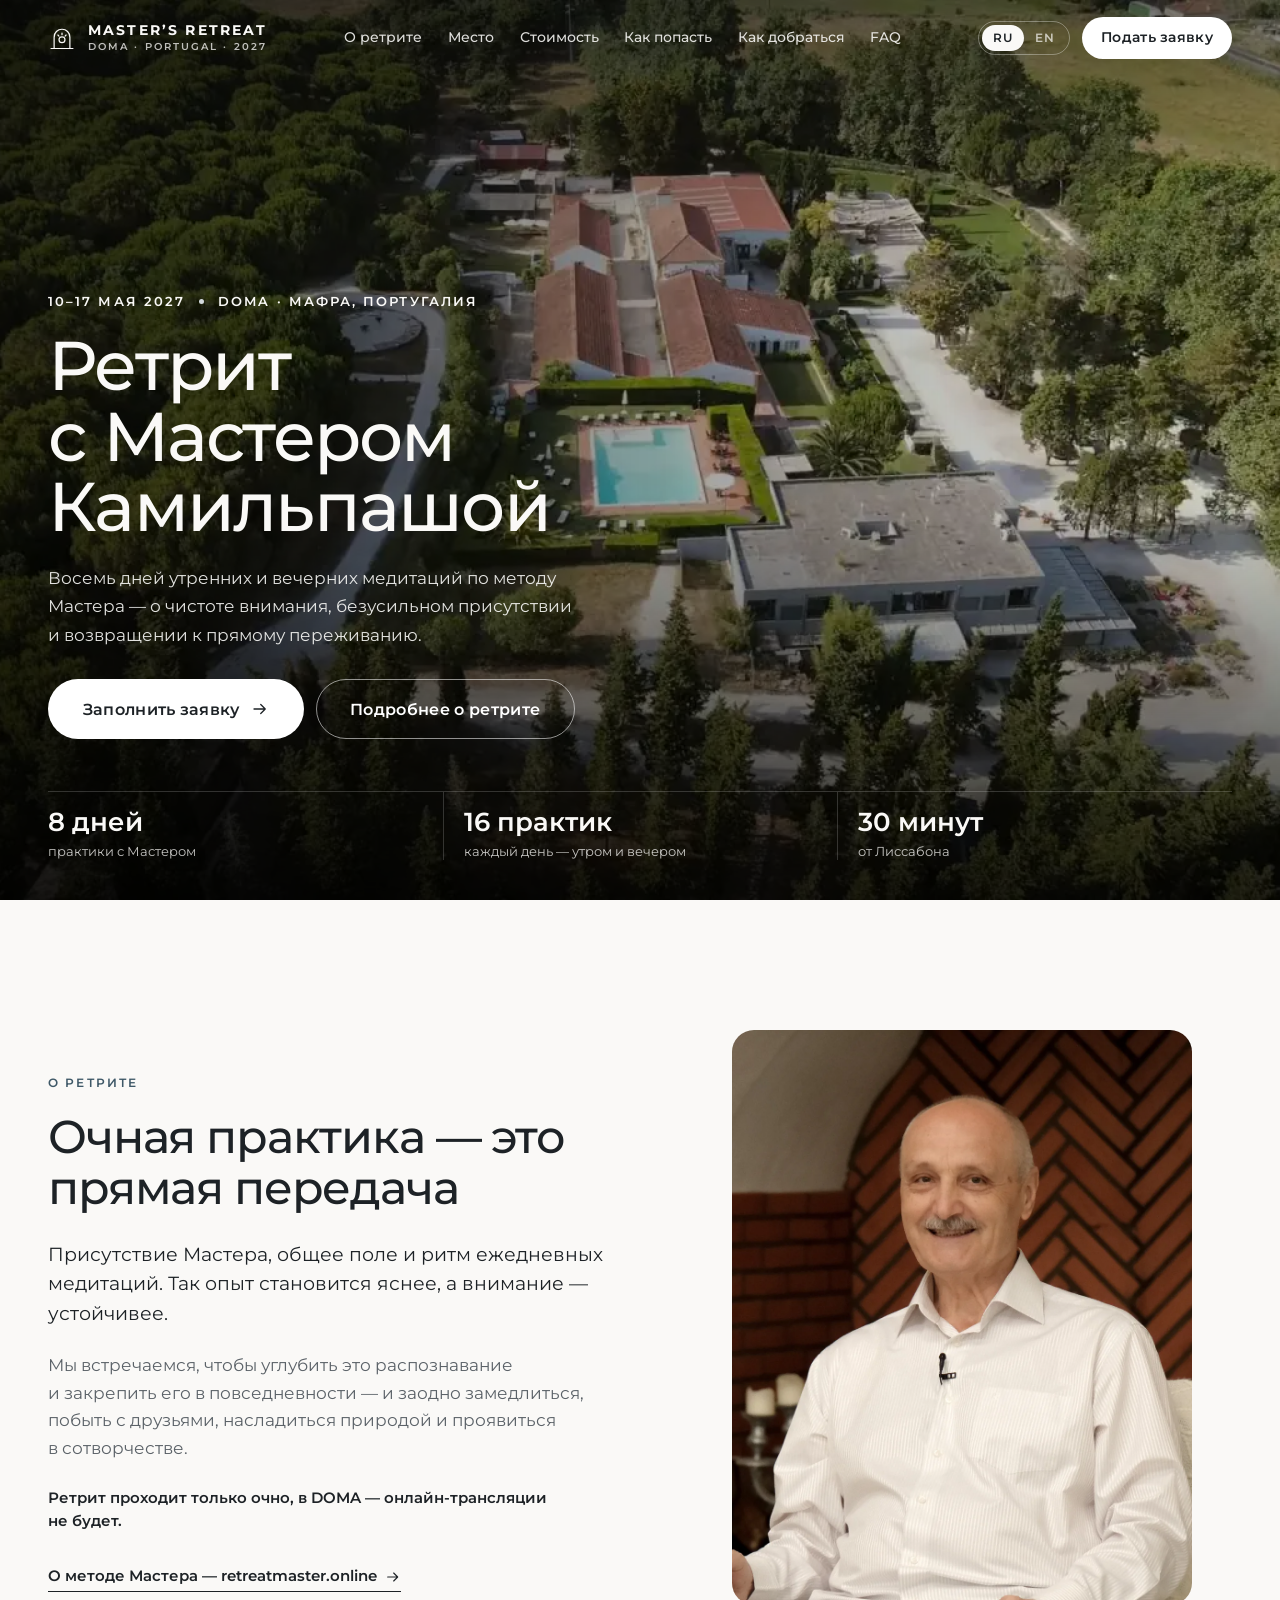
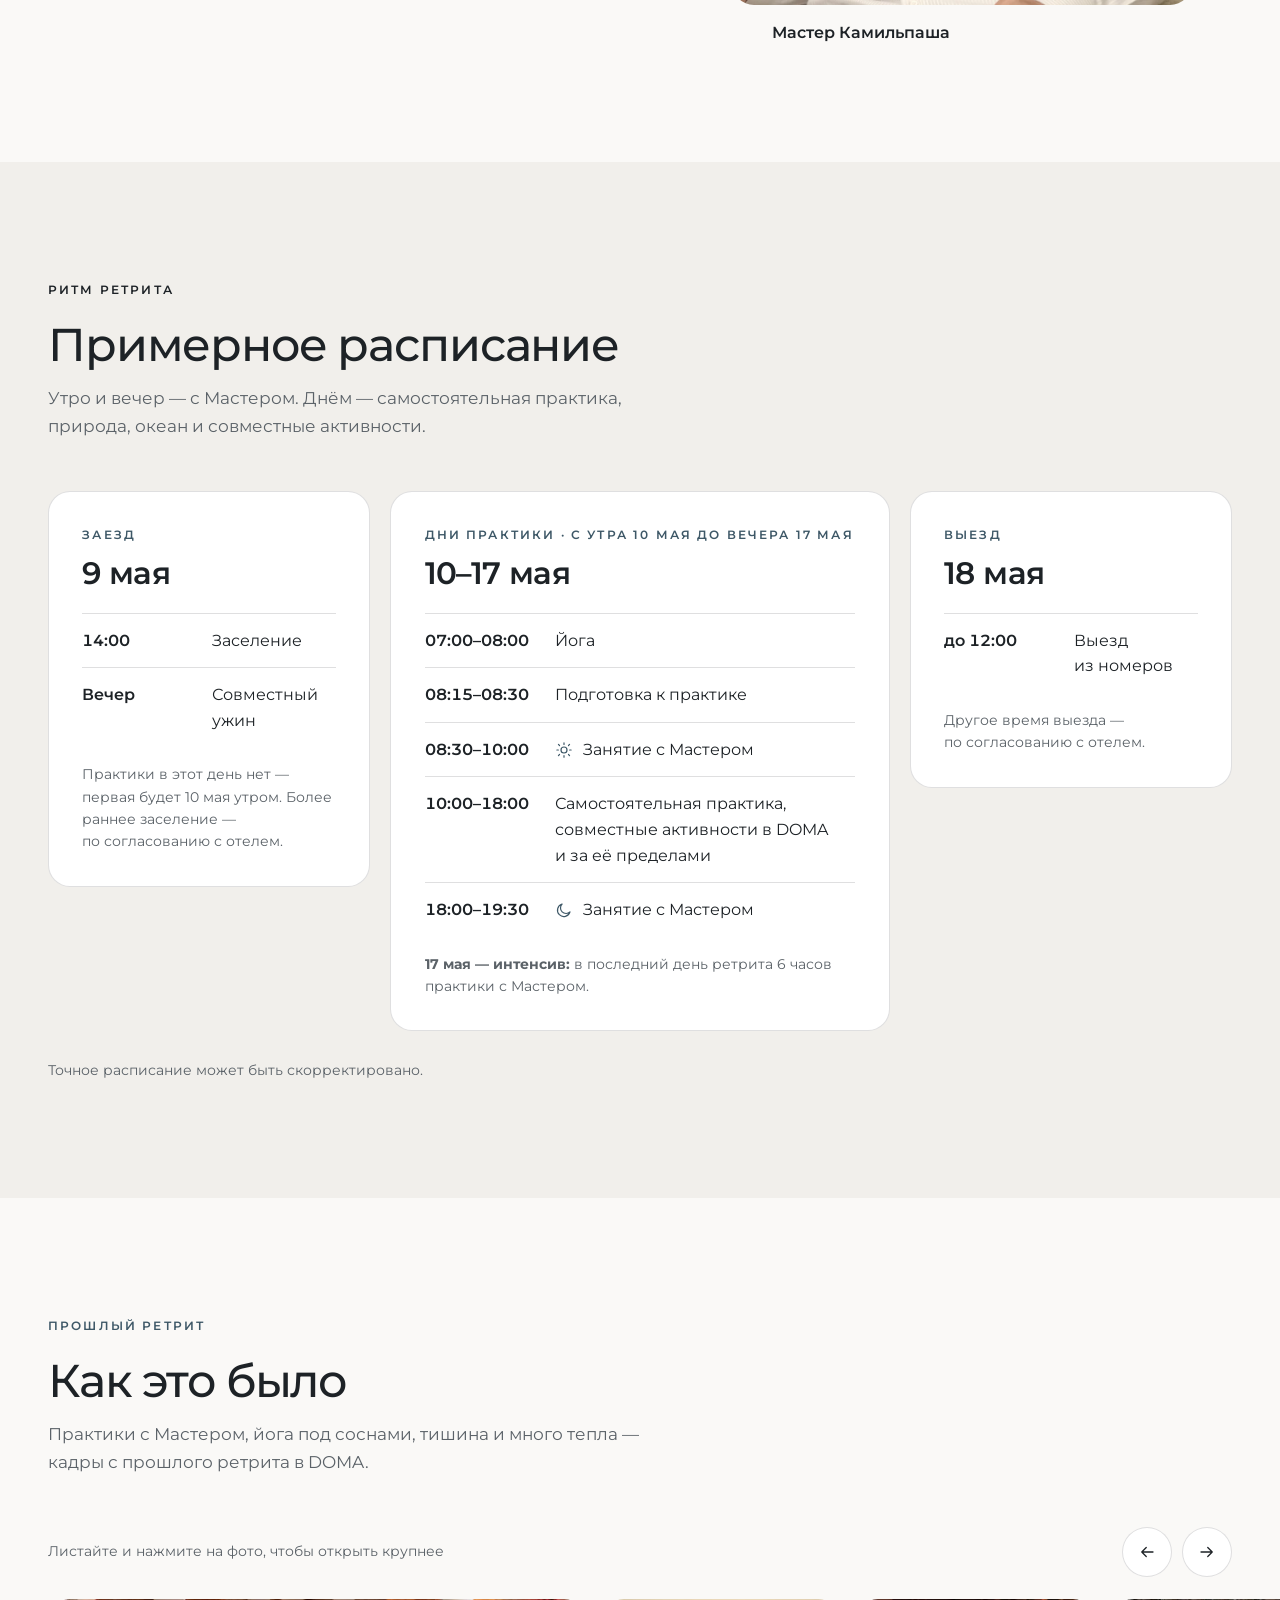
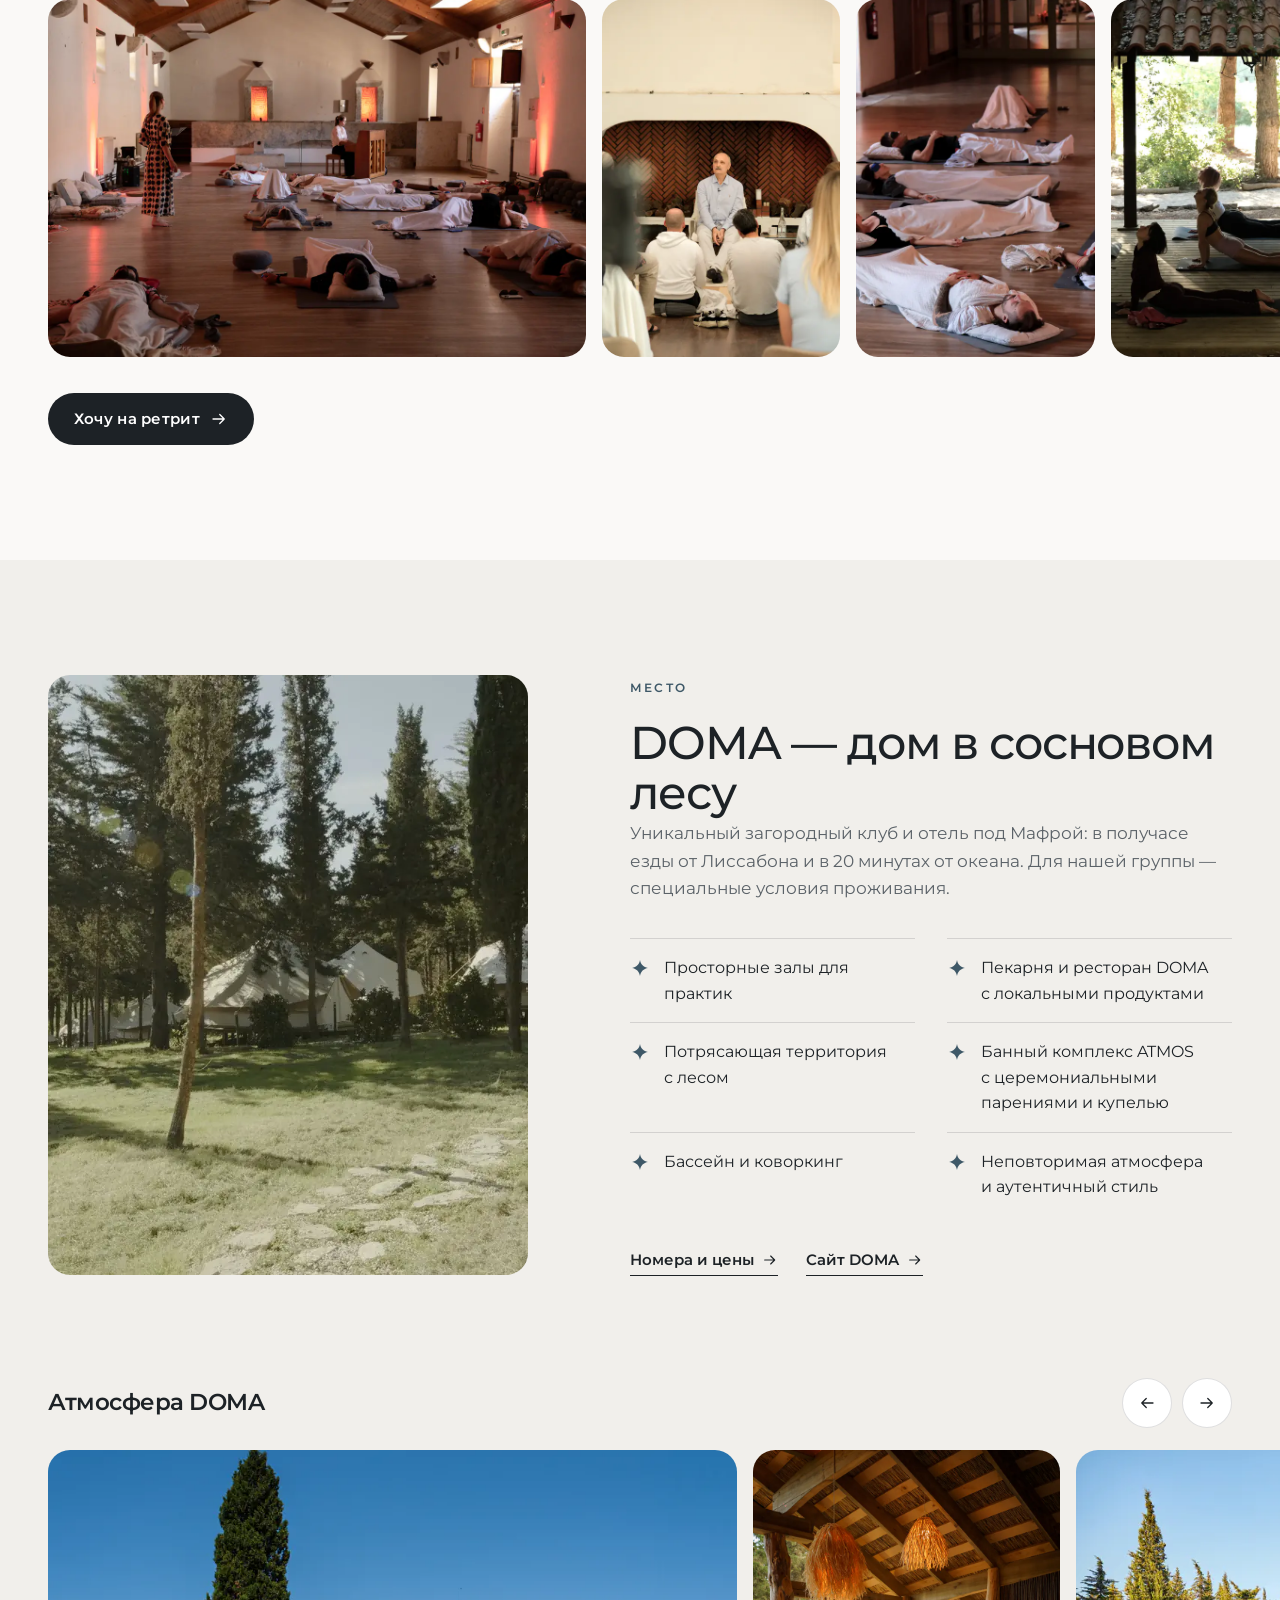
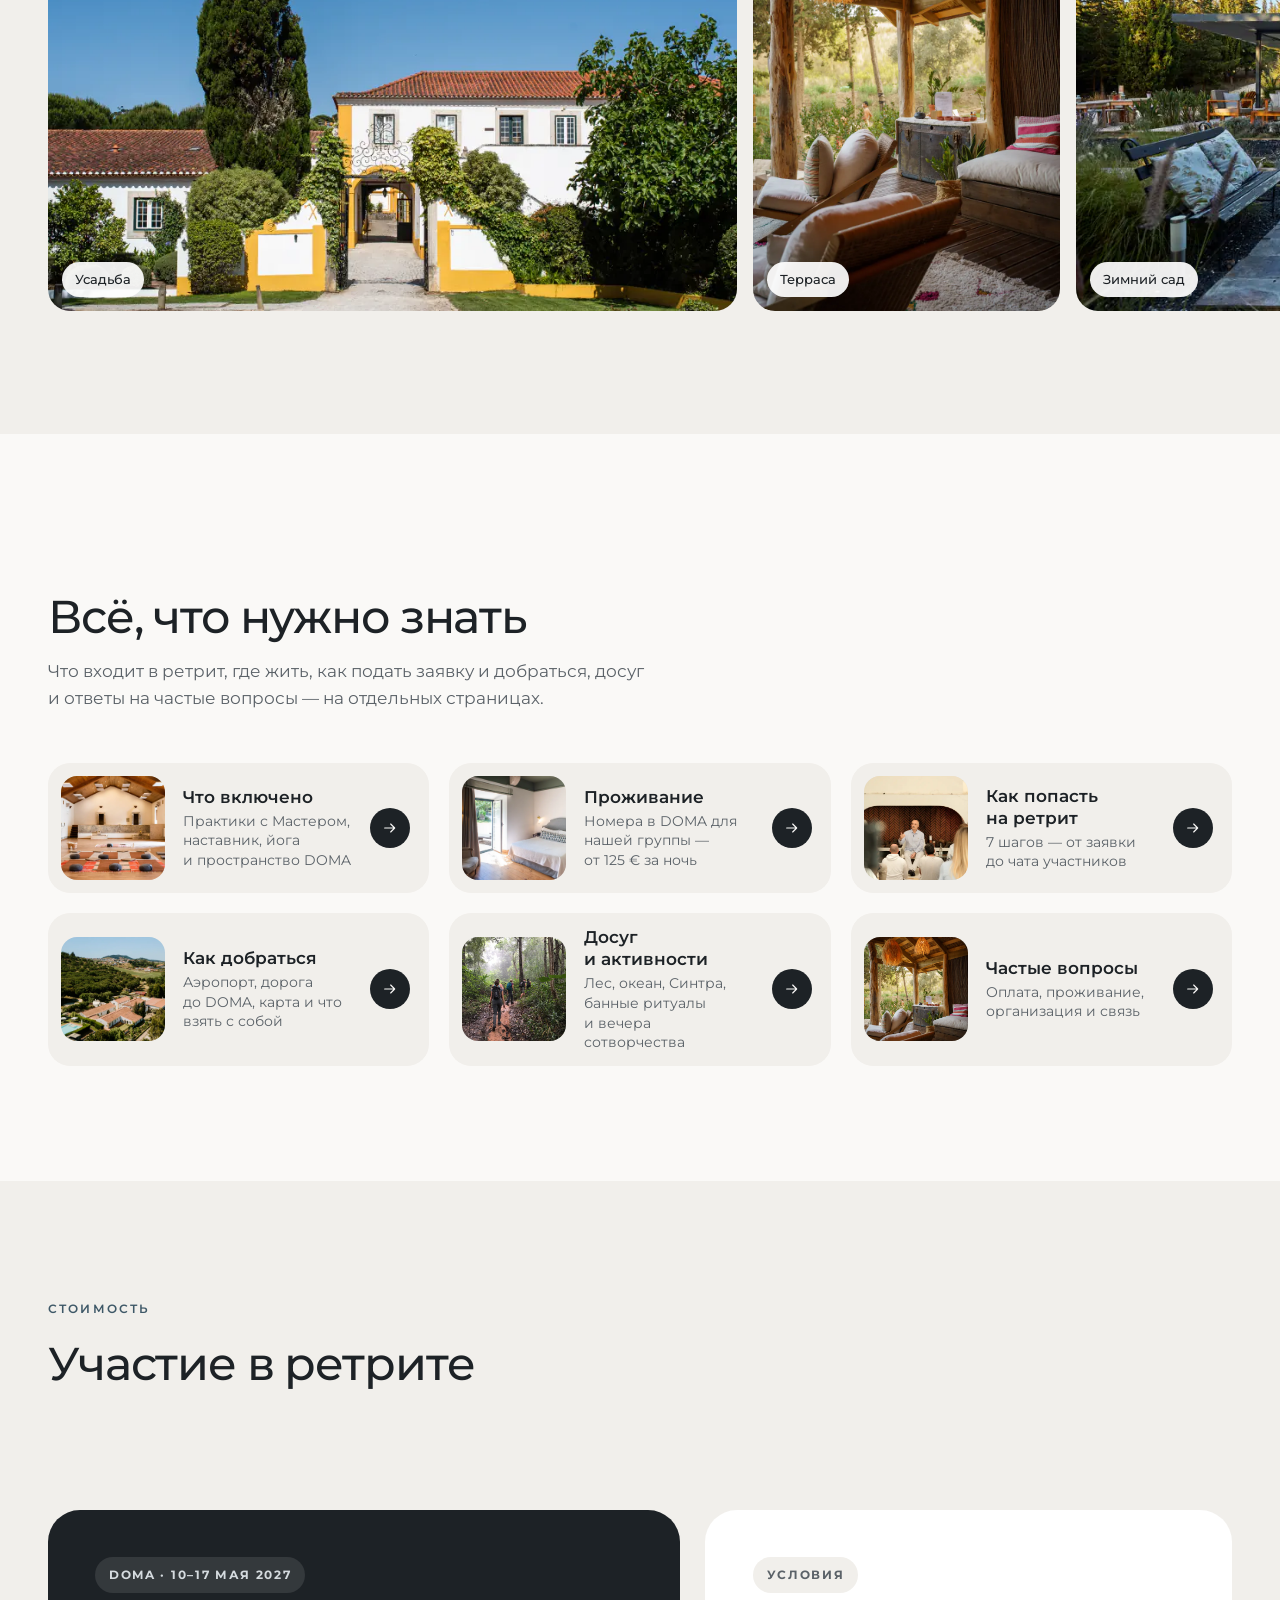
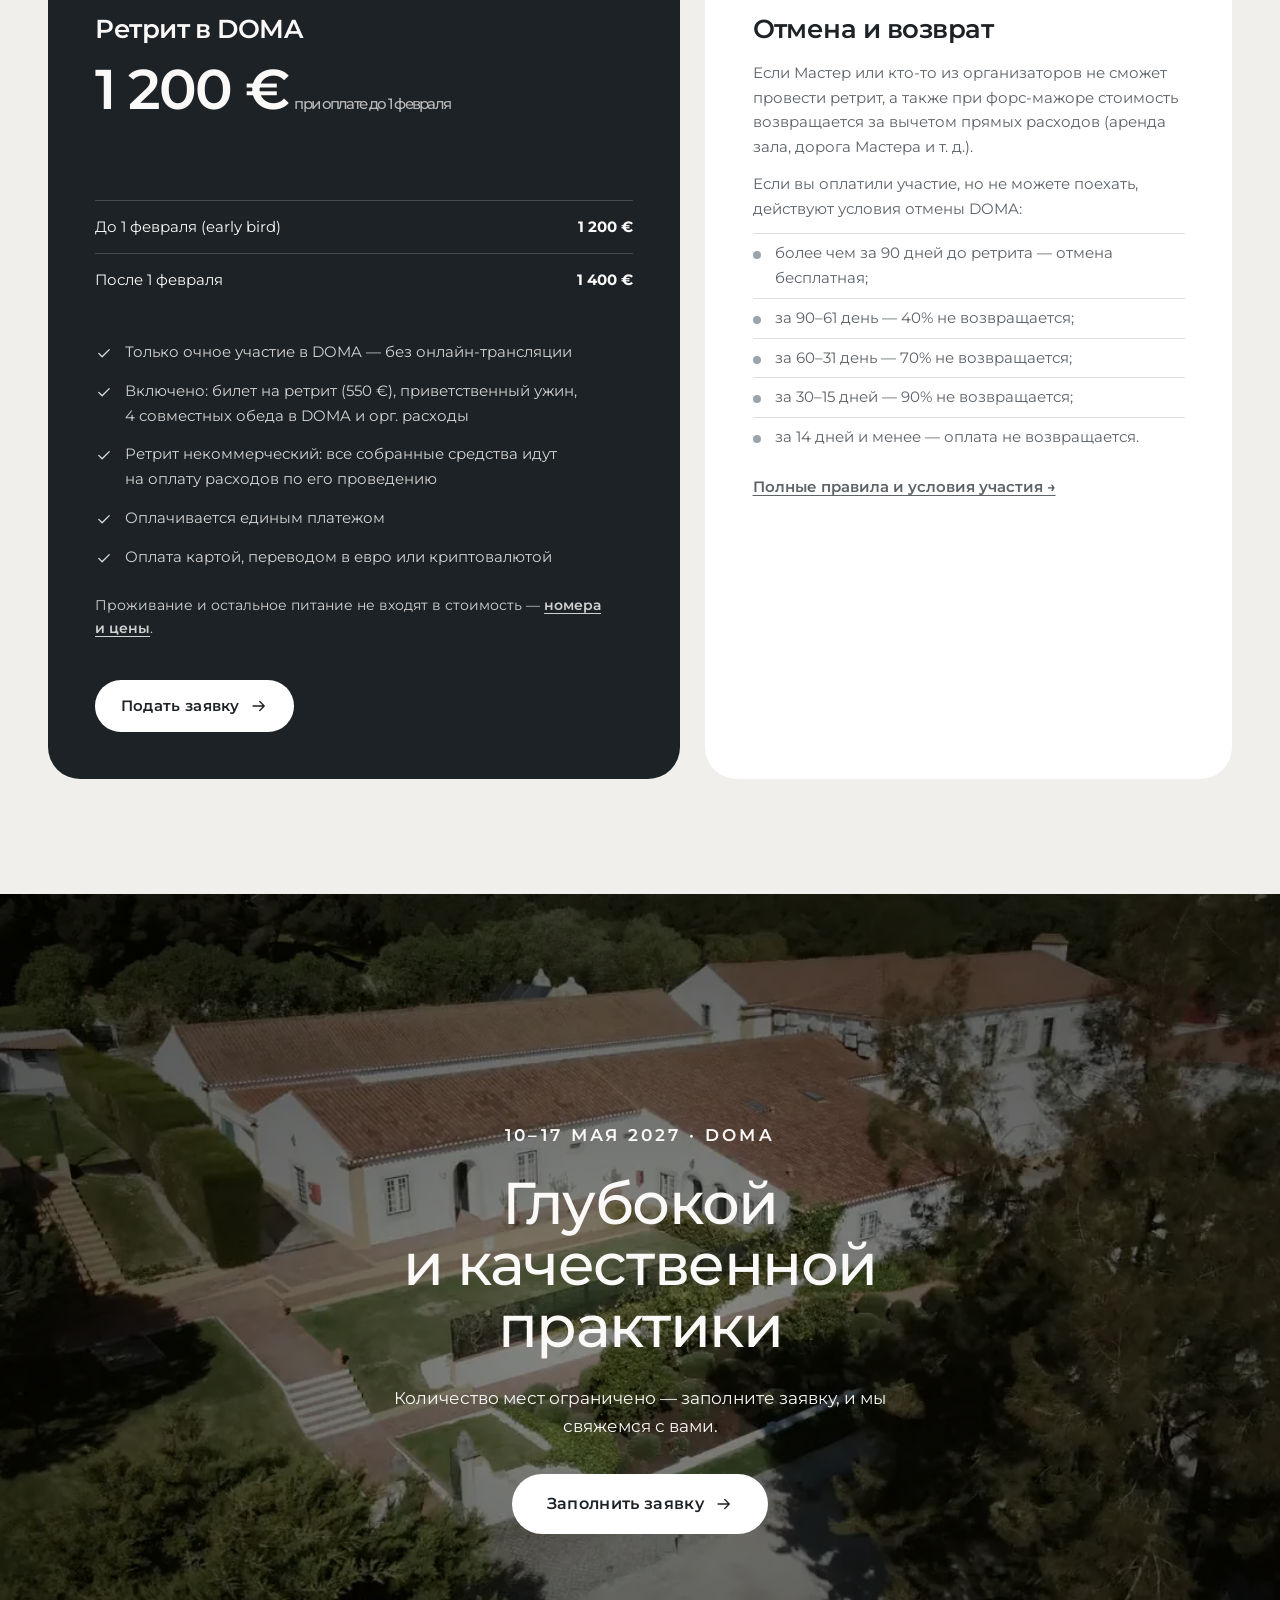
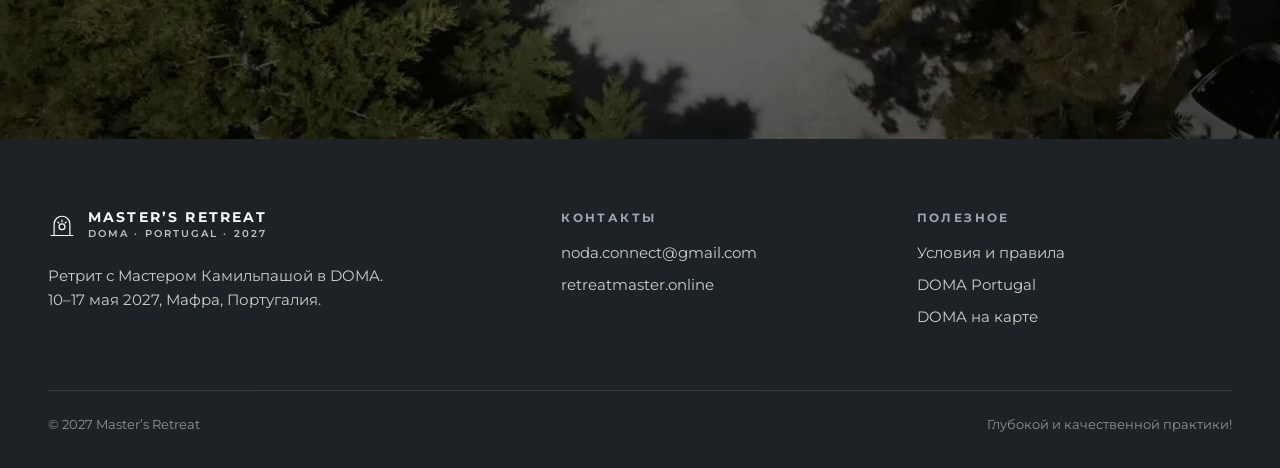
==== commit ab176a43: "Room prices from 200/160/125 €; 17 May intensive (6 hours of practice) Co-Authored-By: Claude Opus 5" ====
--- a/index.html
+++ b/index.html
@@ -328,6 +328,7 @@
               <li><time>10:00–18:00</time><span><span lang="ru">Самостоятельная практика, совместные активности в&nbsp;DOMA и&nbsp;за&nbsp;её пределами</span><span lang="en">Personal practice and shared activities at DOMA and beyond</span></span></li>
               <li><time>18:00–19:30</time><span class="hl"><svg aria-hidden="true"><use href="#i-moon"/></svg><span><span lang="ru">Занятие с&nbsp;Мастером</span><span lang="en">Session with the Master</span></span></span></li>
             </ul>
+            <p class="day__note"><span lang="ru"><b>17&nbsp;мая — интенсив:</b> в&nbsp;последний день ретрита 6&nbsp;часов практики с&nbsp;Мастером.</span><span lang="en"><b>17&nbsp;May — intensive:</b> on the last day of the retreat, 6&nbsp;hours of practice with the Master.</span></p>
           </article>
 
           <article class="day reveal" data-delay="2">
@@ -495,7 +496,7 @@
             <span class="guide-card__img"><img src="assets/img/room-historic-800.webp" width="800" height="535" loading="lazy" alt="" style="object-position:50% 50%"></span>
             <span class="guide-card__body">
               <b><span lang="ru">Проживание</span><span lang="en">Accommodation</span></b>
-              <span class="guide-card__text"><span lang="ru">Номера в&nbsp;DOMA для нашей группы — от&nbsp;120&nbsp;€ за&nbsp;ночь</span><span lang="en">Rooms at DOMA for our group — from €120 a night</span></span>
+              <span class="guide-card__text"><span lang="ru">Номера в&nbsp;DOMA для нашей группы — от&nbsp;125&nbsp;€ за&nbsp;ночь</span><span lang="en">Rooms at DOMA for our group — from €125 a night</span></span>
             </span>
             <span class="guide-card__arrow" aria-hidden="true"><svg><use href="#i-arrow"/></svg></span>
           </a>
